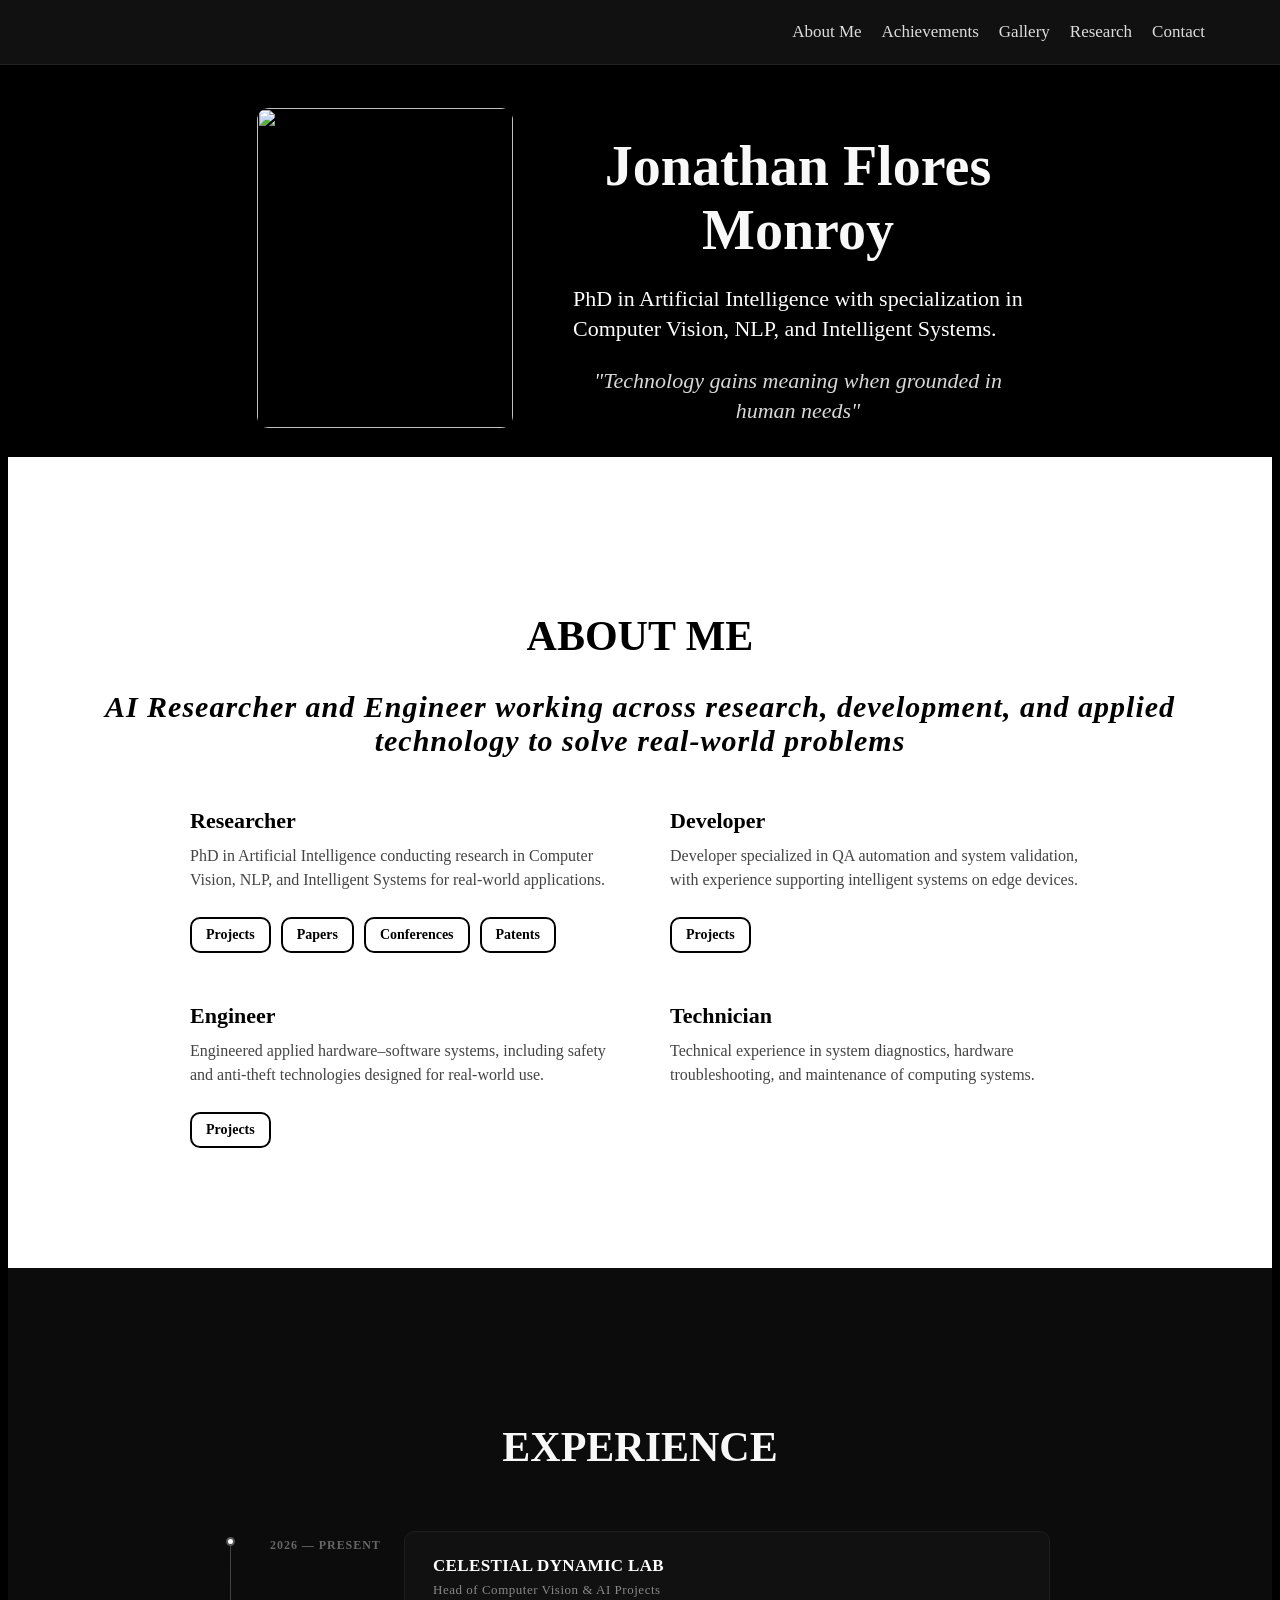
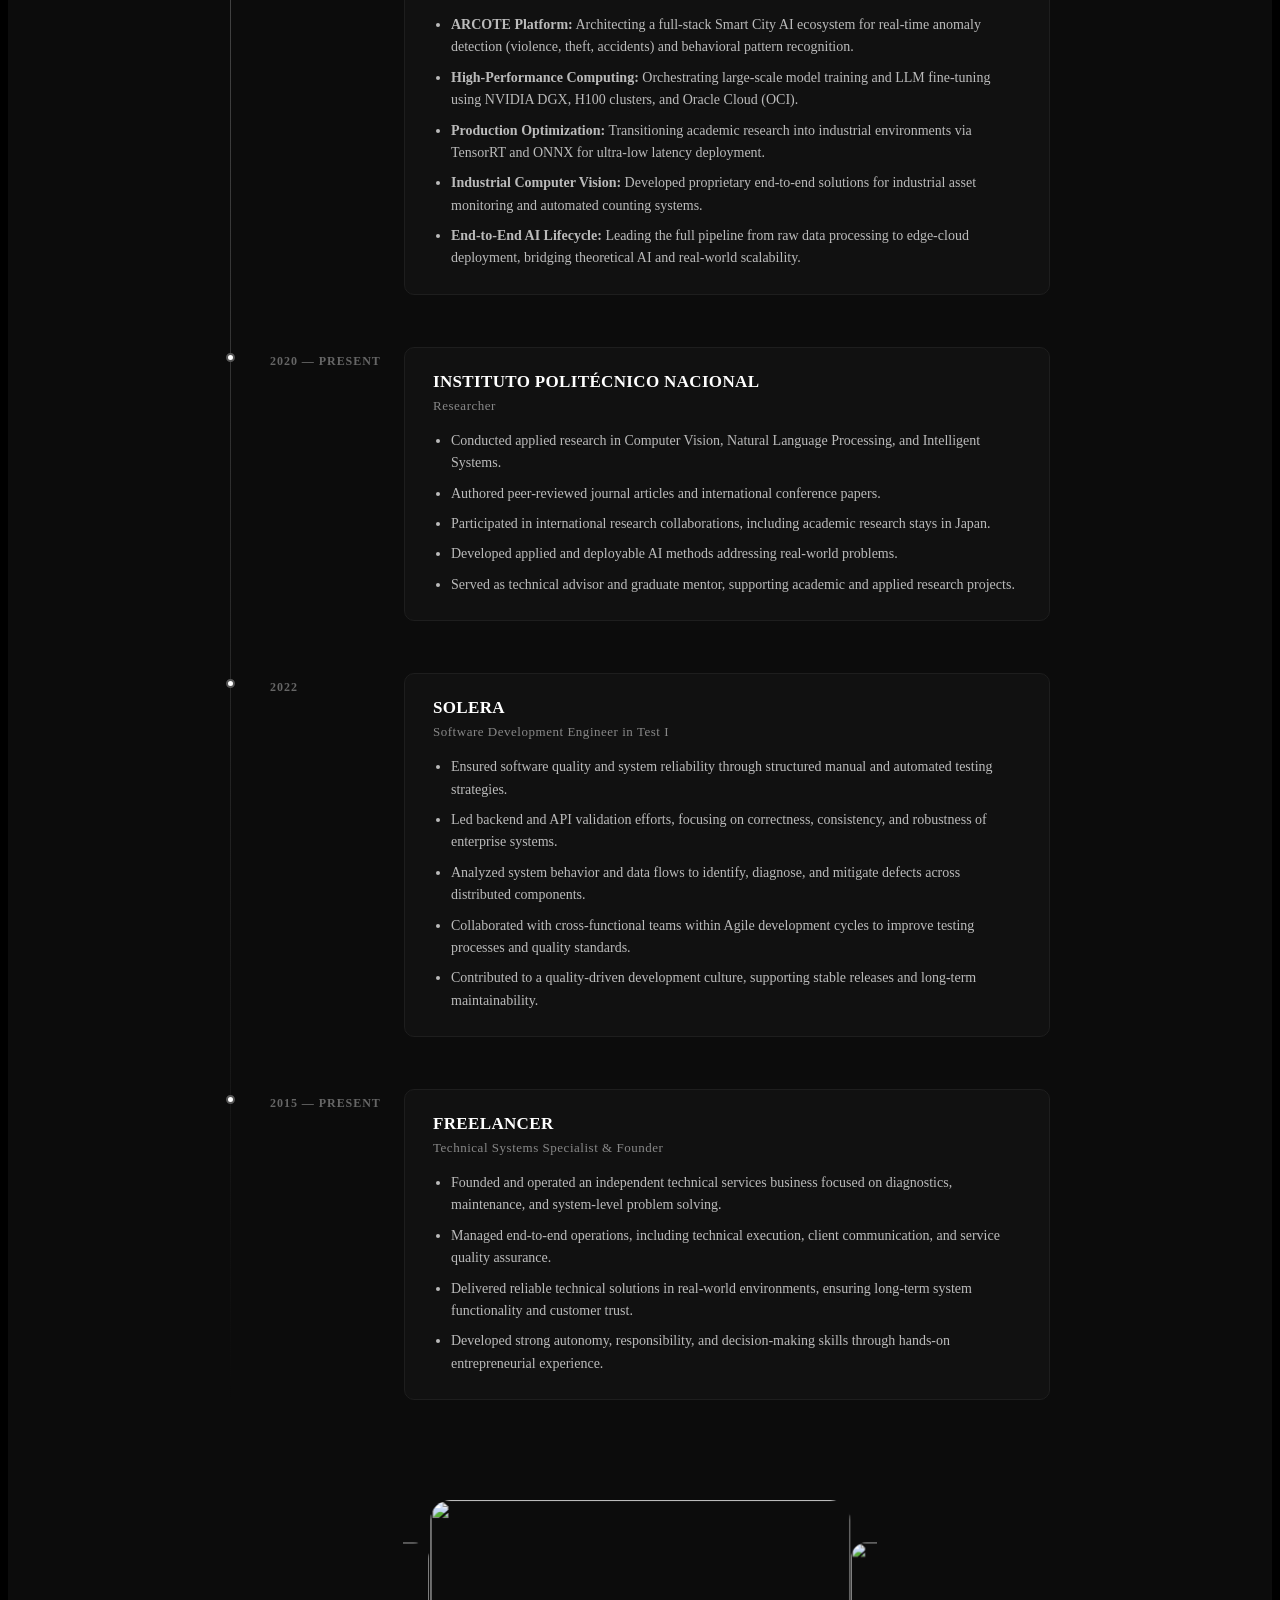
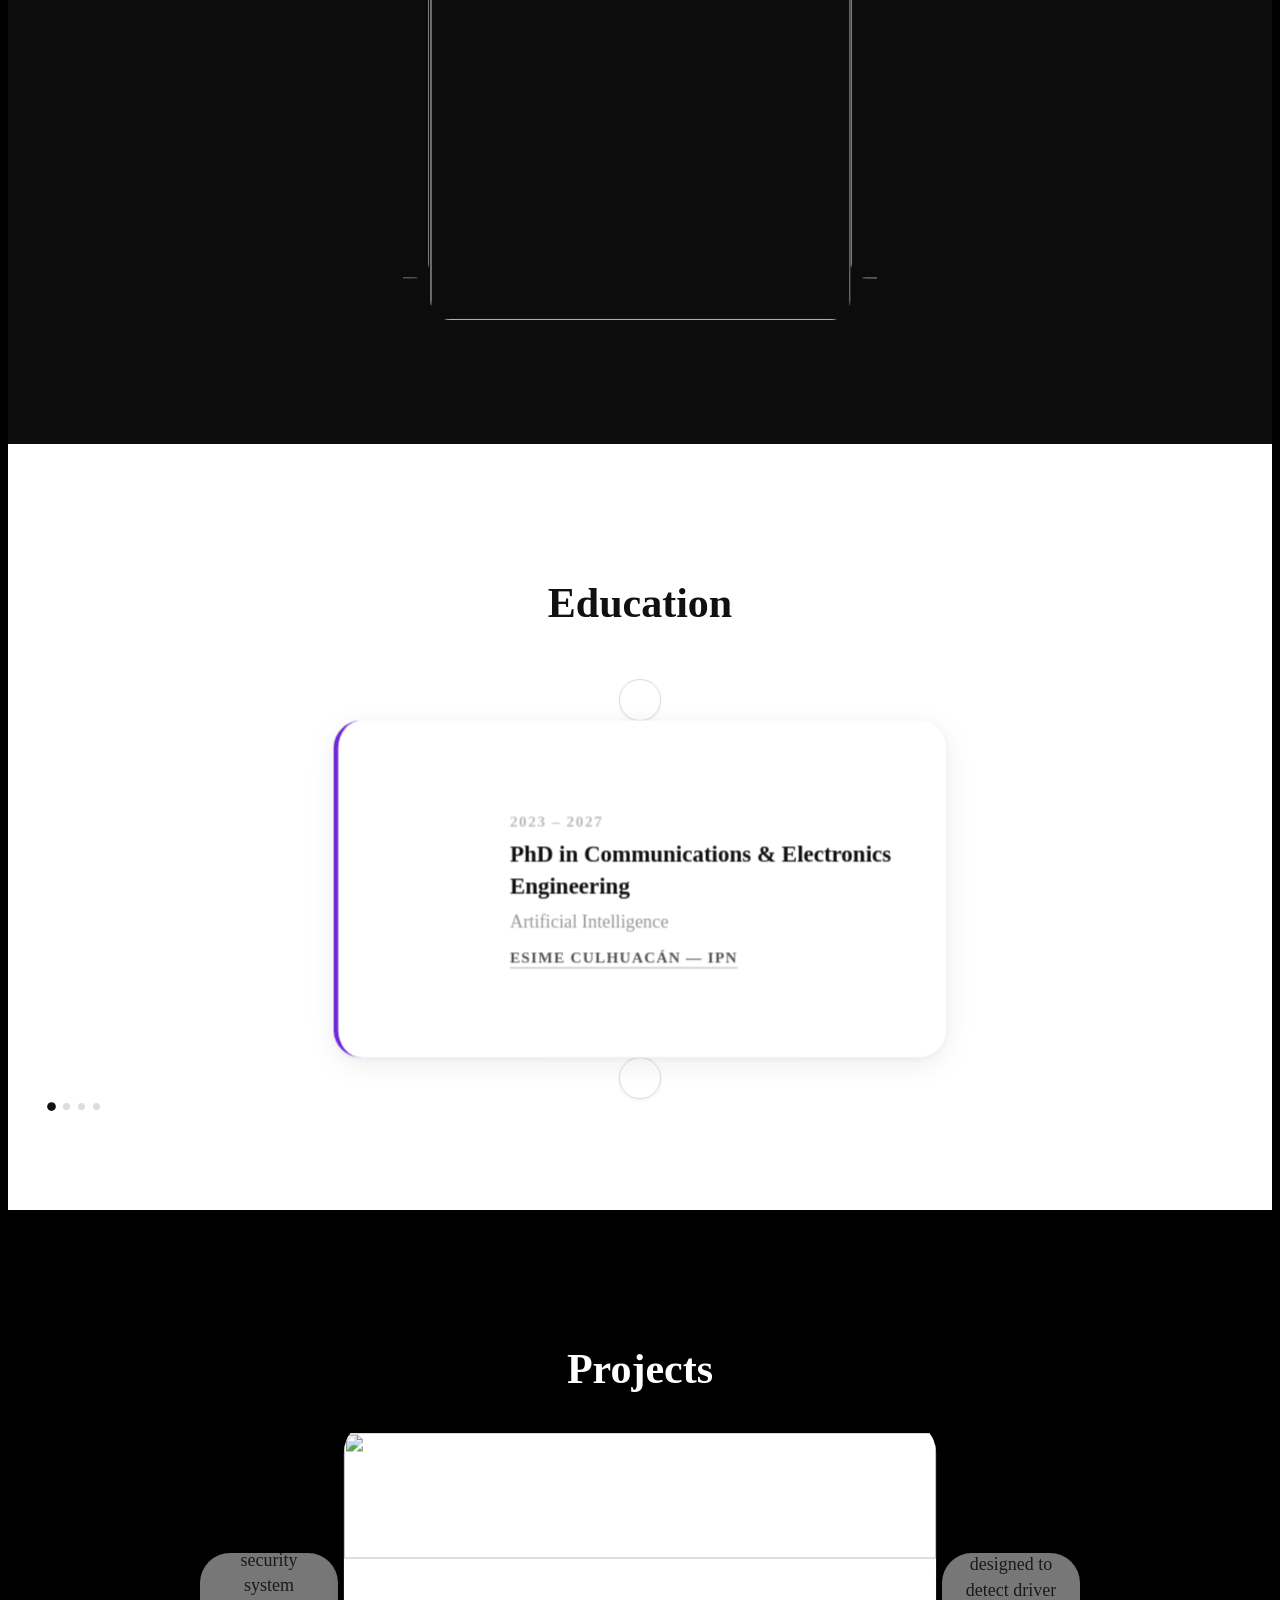
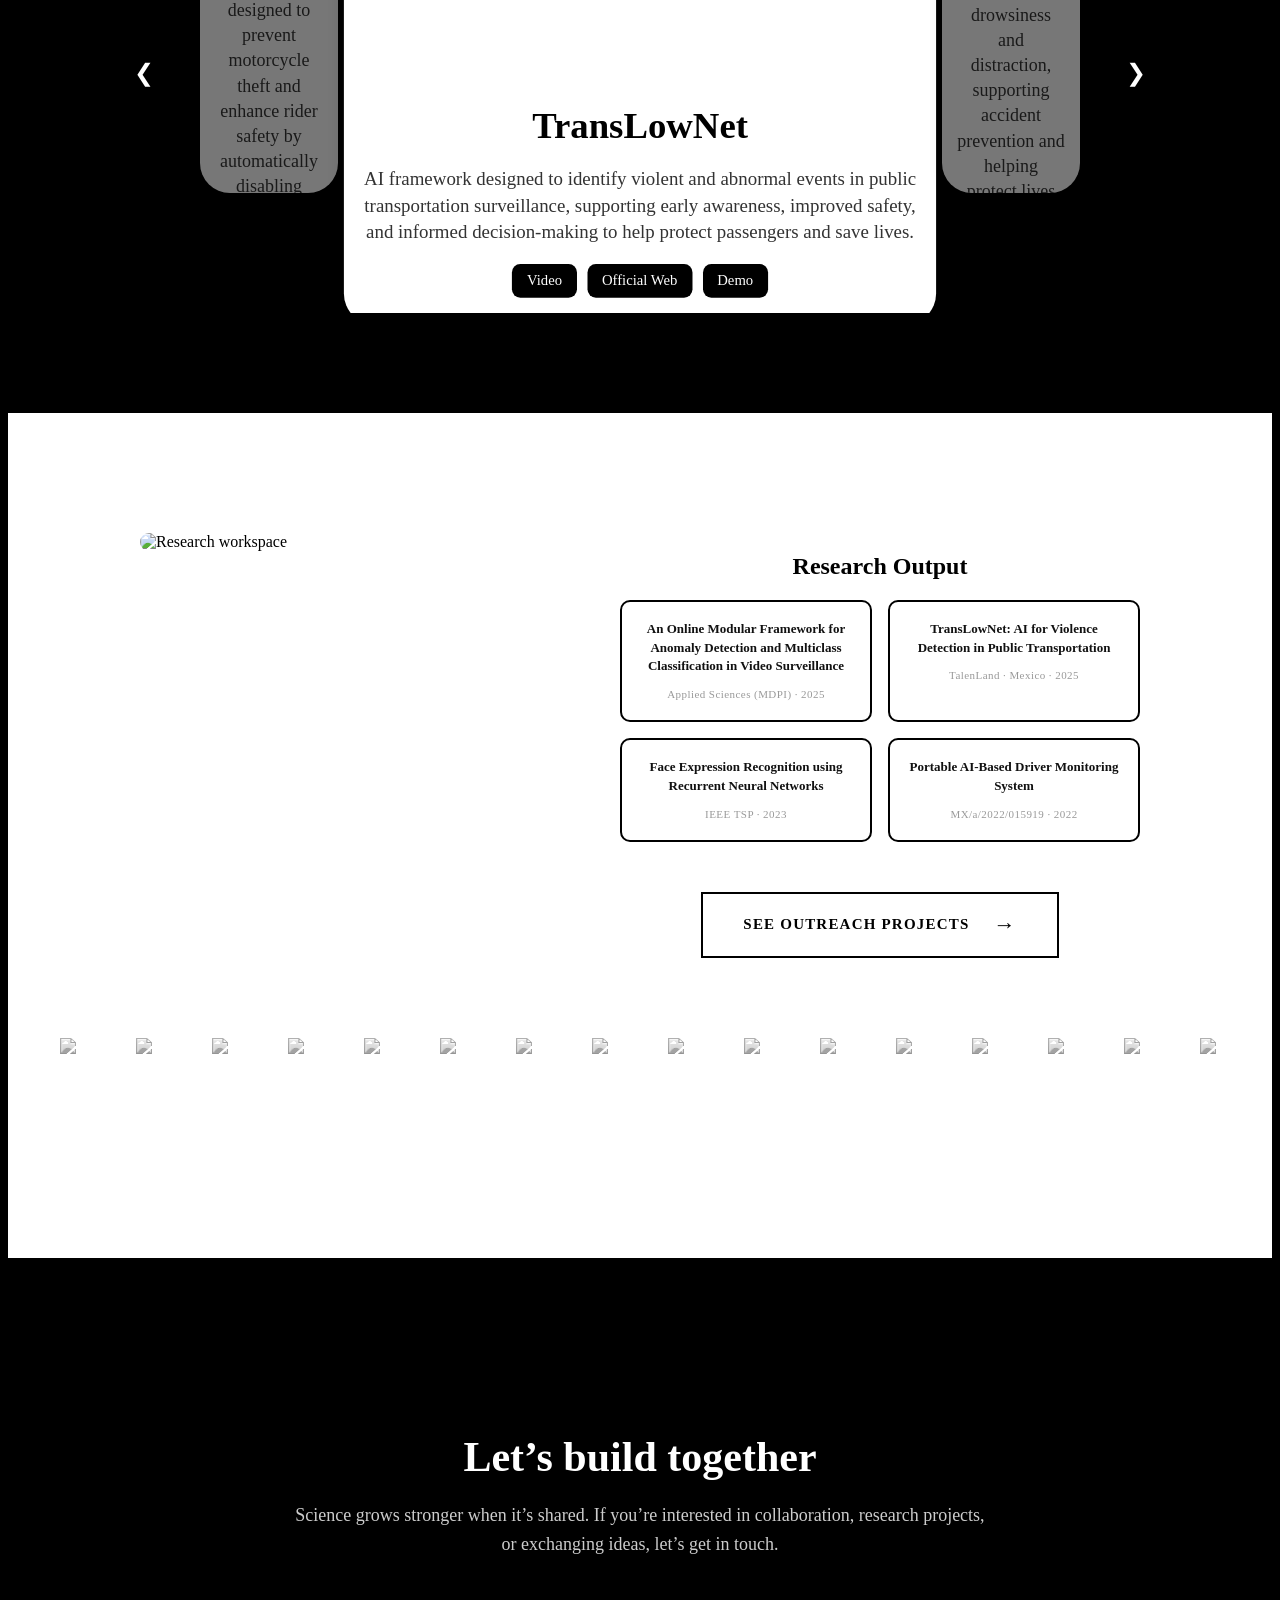
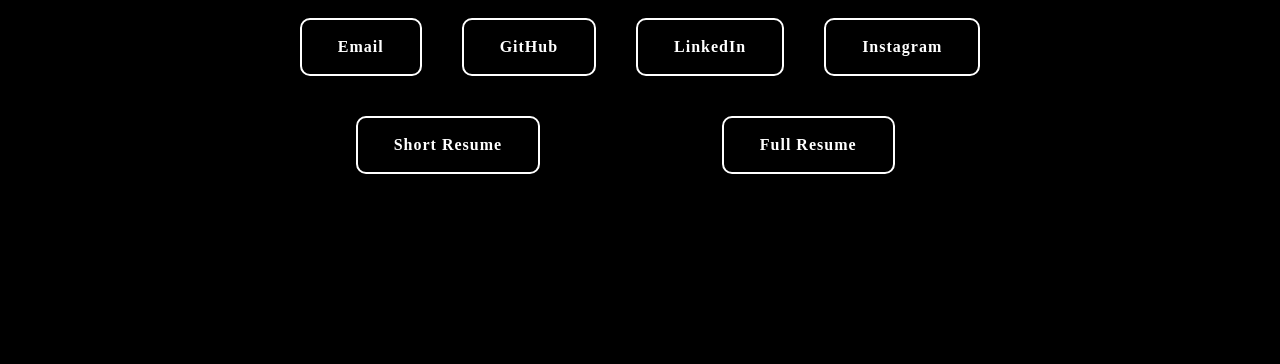
==== index.html @ 161a8889 "updateMArch" ====
<!DOCTYPE html>
<html lang="en">



<head>
    <meta charset="UTF-8">
    <meta name="viewport" content="width=1280, initial-scale=0.38, maximum-scale=0.38, user-scalable=no">

    <title>Jonathan Flores | AI Researcher</title>
    <link rel="stylesheet" href="style.css">

    <!-- ICONS -->
    <script src="https://unpkg.com/lucide@latest"></script>
</head>

<body>

        <!-- NAVBAR -->
        <header class="navbar">
            <div class="left">
                <button id="menuBtn" class="menu-btn">
                    <!-- <i data-lucide="menu"></i> -->
                </button>
            </div>

            <nav class="top-links">
                <a href="#about">About Me</a>
                <a href="research.html">Achievements</a>
                <a href="gallery.html">Gallery</a>
                <a href="research.html">Research</a>
                <a href="#contact">Contact</a>
            </nav>
        </header>


  



            <!-- OVERLAY MENU -->
            <div id="overlayMenu" class="overlay">

                <div class="overlay-panel">
                    <button id="closeMenu" class="close-btn">
                        <!-- <i data-lucide="x"></i> -->
                    </button>

                    <div class="overlay-content">
                        <h2><i data-lucide="user"></i> About Me</h2>

                        <h2><i data-lucide="microscope"></i> Research</h2>
                        <ul>
                            <li>Title 1</li>
                            <li>Title 2</li>
                        </ul>

                        <h2><i data-lucide="briefcase"></i> Experience</h2>
                        <ul>
                            <li>Work 1</li>
                            <li>Work 2</li>
                        </ul>

                        <h2><i data-lucide="mail"></i> Contact</h2>
                    </div>
                </div>

            </div>



            <!-- HERO SECTION -->
            <section id="hero" class="hero full-width wave-section">

                <!-- CARRUSEL -->
                <div class="carousel-container">
                    <div class="carousel">
                        <img src="img_John/img_1.jpg" class="carousel-img active">
                        <img src="img_John/img_2.jpg" class="carousel-img">
                        <img src="img_John/img_3.jpg" class="carousel-img">
                        <img src="img_John/img_4.jpg" class="carousel-img">
                        <img src="img_John/img_5.jpg" class="carousel-img">
                    </div>

                    <button class="carousel-btn prev"></button>
                    <button class="carousel-btn next">></button>
                </div>

                <!-- TEXTO DEL HERO -->
                <div class="hero-text">
            <h1>
                <a href="https://scholar.google.com/citations?user=CGZzs2MAAAAJ&hl=es" 
                target="_blank" 
                class="exp-link">
                Jonathan Flores Monroy
                </a>
                </h1>

            <p class="hero-subtitle">
                    PhD in Artificial Intelligence with specialization in Computer Vision, NLP, and Intelligent Systems.
                </p>
                <p class="hero-subtitle">
                    "Technology gains meaning when grounded in human needs"
                </p>
            </div>
            </section>

            <!-- About Me SECTION -->
                <section id="about" class="about-section wave-section">

                <h1>ABOUT ME</h1>
                <h3 class="about-subtitle">AI Researcher and Engineer working across research, development, and applied technology to solve real-world problems</h3>

                <div class="about-grid">

                    <div class="about-item researcher-card">
                        <i data-lucide="microscope"></i>
                        <h2>Researcher</h2>
                        <p>PhD in Artificial Intelligence conducting research in Computer Vision, NLP, and Intelligent Systems for real-world applications.</p>
                        <a href="#education" class="full-click"></a>
                        <div class="about-links">
                            <a href="#projects">Projects</a>
                            <a href="#papers">Papers</a>
                            <a href="#papers">Conferences</a>
                            <a href="#papers">Patents</a>


                        </div>
                    </div>


                    <div class="about-item researcher-card">
                        <i data-lucide="laptop"></i>
                        <h2>Developer</h2>
                        <p>Developer specialized in QA automation and system validation, with experience supporting intelligent systems on edge devices.</p>
                        <a href="#experience" class="full-click"></a>
                        <div class="about-links">
                            <a href="#projects">Projects</a>
                        </div>
                    </div>

                    <div class="about-item researcher-card">
                        <i data-lucide="cpu"></i>
                        <h2>Engineer</h2>
                        <p>Engineered applied hardware–software systems, including safety and anti-theft technologies designed for real-world use.</p>
                        <a href="#experience" class="full-click"></a>
                        <div class="about-links">
                            <a href="#projects">Projects</a>
                        </div>
                    </div>

                    <div class="about-item researcher-card">
                        <i data-lucide="wrench"></i>
                        <h2>Technician</h2>
                        <p>Technical experience in system diagnostics, hardware troubleshooting, and maintenance of computing systems.</p>
                        <a href="#experience" class="full-click"></a>
                    </div>

                </div>

            </section>



            <!-- ================= -->
            <!-- EXPERIENCE SECTION -->
            <!-- ================= -->
            <section id="experience" class="experience-section full-width wave-section">

                <h1>EXPERIENCE</h1>

                <div class="timeline">

                    <!-- ENTRY 1 -->
                    <div class="timeline-entry">
                        <div class="timeline-dot"></div>
                        <div class="timeline-date">2026 — Present</div>
                        <div class="timeline-card">
                            <div class="timeline-card-header">
                                <h2><a href="https://celestialdynamics.io/" target="_blank" class="exp-link">Celestial Dynamic Lab</a></h2>
                                <span class="timeline-role">Head of Computer Vision &amp; AI Projects</span>
                            </div>
                            <ul>
                                <li><strong>ARCOTE Platform:</strong> Architecting a full-stack Smart City AI ecosystem for real-time anomaly detection (violence, theft, accidents) and behavioral pattern recognition.</li>
                                <li><strong>High-Performance Computing:</strong> Orchestrating large-scale model training and LLM fine-tuning using NVIDIA DGX, H100 clusters, and Oracle Cloud (OCI).</li>
                                <li><strong>Production Optimization:</strong> Transitioning academic research into industrial environments via TensorRT and ONNX for ultra-low latency deployment.</li>
                                <li><strong>Industrial Computer Vision:</strong> Developed proprietary end-to-end solutions for industrial asset monitoring and automated counting systems.</li>
                                <li><strong>End-to-End AI Lifecycle:</strong> Leading the full pipeline from raw data processing to edge-cloud deployment, bridging theoretical AI and real-world scalability.</li>
                            </ul>
                        </div>
                    </div>

                    <!-- ENTRY 2 -->
                    <div class="timeline-entry">
                        <div class="timeline-dot"></div>
                        <div class="timeline-date">2020 — Present</div>
                        <div class="timeline-card">
                            <div class="timeline-card-header">
                                <h2><a href="https://posgrados.esimecu.ipn.mx/" target="_blank" class="exp-link">Instituto Politécnico Nacional</a></h2>
                                <span class="timeline-role">Researcher</span>
                            </div>
                            <ul>
                                <li>Conducted applied research in Computer Vision, Natural Language Processing, and Intelligent Systems.</li>
                                <li>Authored peer-reviewed journal articles and international conference papers.</li>
                                <li>Participated in international research collaborations, including academic research stays in Japan.</li>
                                <li>Developed applied and deployable AI methods addressing real-world problems.</li>
                                <li>Served as technical advisor and graduate mentor, supporting academic and applied research projects.</li>
                            </ul>
                        </div>
                    </div>

                    <!-- ENTRY 3 -->
                    <div class="timeline-entry">
                        <div class="timeline-dot"></div>
                        <div class="timeline-date">2022</div>
                        <div class="timeline-card">
                            <div class="timeline-card-header">
                                <h2><a href="https://www.solera.com" target="_blank" class="exp-link">Solera</a></h2>
                                <span class="timeline-role">Software Development Engineer in Test I</span>
                            </div>
                            <ul>
                                <li>Ensured software quality and system reliability through structured manual and automated testing strategies.</li>
                                <li>Led backend and API validation efforts, focusing on correctness, consistency, and robustness of enterprise systems.</li>
                                <li>Analyzed system behavior and data flows to identify, diagnose, and mitigate defects across distributed components.</li>
                                <li>Collaborated with cross-functional teams within Agile development cycles to improve testing processes and quality standards.</li>
                                <li>Contributed to a quality-driven development culture, supporting stable releases and long-term maintainability.</li>
                            </ul>
                        </div>
                    </div>

                    <!-- ENTRY 4 -->
                    <div class="timeline-entry">
                        <div class="timeline-dot"></div>
                        <div class="timeline-date">2015 — Present</div>
                        <div class="timeline-card">
                            <div class="timeline-card-header">
                                <h2>Freelancer</h2>
                                <span class="timeline-role">Technical Systems Specialist &amp; Founder</span>
                            </div>
                            <ul>
                                <li>Founded and operated an independent technical services business focused on diagnostics, maintenance, and system-level problem solving.</li>
                                <li>Managed end-to-end operations, including technical execution, client communication, and service quality assurance.</li>
                                <li>Delivered reliable technical solutions in real-world environments, ensuring long-term system functionality and customer trust.</li>
                                <li>Developed strong autonomy, responsibility, and decision-making skills through hands-on entrepreneurial experience.</li>
                            </ul>
                        </div>
                    </div>

                </div>


                <link rel="stylesheet" href="https://cdn.jsdelivr.net/npm/swiper/swiper-bundle.min.css"/>

                    <div class="my-carousel swiper">
                    <div class="swiper-wrapper" id="swiper-random">
                        
                        <div class="swiper-slide"><img src="img_John/img_6.jpg"></div>
                        <div class="swiper-slide"><img src="img_John/img_7.jpg"></div>
                        <div class="swiper-slide"><img src="img_John/img_8.jpg"></div>
                        <div class="swiper-slide"><img src="img_John/img_9.jpg"></div>
                        <div class="swiper-slide"><img src="img_John/img_10.jpg"></div>
                        <div class="swiper-slide"><img src="img_John/img_11.jpg"></div>
                        <div class="swiper-slide"><img src="img_John/img_12.jpg"></div>
                        <div class="swiper-slide"><img src="img_John/img_13.jpg"></div>
                        <div class="swiper-slide"><img src="img_John/img_14.jpg"></div>
                        <div class="swiper-slide"><img src="img_John/img_15.jpg"></div>
                        <div class="swiper-slide"><img src="img_John/img_16.jpg"></div>
                        <div class="swiper-slide"><img src="img_John/img_17.jpg"></div>
                        <div class="swiper-slide"><img src="img_John/img_18.jpg"></div>
                        <div class="swiper-slide"><img src="img_John/img_19.jpg"></div>
                        <div class="swiper-slide"><img src="img_John/img_20.jpg"></div>
                        <div class="swiper-slide"><img src="img_John/img_21.jpg"></div>
                        <div class="swiper-slide"><img src="img_John/img_22.jpg"></div>
                        <div class="swiper-slide"><img src="img_John/img_23.jpg"></div>
                        <div class="swiper-slide"><img src="img_John/img_24.jpg"></div>
                        <div class="swiper-slide"><img src="img_John/img_25.jpg"></div>
                    </div>
                    </div>

                <script src="https://cdn.jsdelivr.net/npm/swiper/swiper-bundle.min.js"></script>

            </section>



            <!-- ================= -->
            <!-- EDUCATION SUBSECTION -->
            <!-- ================= -->
            <section id="education" class="education-section wave-section">

                <h1 class="education-title">Education</h1>

                <div class="rolodex-wrapper">

                    <button class="rolodex-btn" id="eduUp" aria-label="Previous">
                        <i data-lucide="chevron-up"></i>
                    </button>

                    <div class="rolodex-scene" id="rolodexScene">
                        <div class="rolodex-cylinder" id="rolodexCylinder">

                            <!-- 0 · PhD -->
                            <div class="rolodex-card rc--purple">
                                <div class="rc-top"><i data-lucide="graduation-cap"></i><span></span></div>
                                <div class="rc-body">
                                    <span class="rc-year">2023 – 2027</span>
                                    <h2>PhD in Communications &amp; Electronics Engineering</h2>
                                    <p class="rc-spec">Artificial Intelligence</p>
                                    <a href="https://posgrados.esimecu.ipn.mx/" target="_blank" class="rc-inst">ESIME Culhuacán — IPN</a>
                                </div>
                            </div>

                            <!-- 1 · Research Stay -->
                            <div class="rolodex-card rc--blue">
                                <div class="rc-top"><i data-lucide="globe"></i><span></span></div>
                                <div class="rc-body">
                                    <span class="rc-year">2023 – 2024</span>
                                    <h2>Visiting Research Student</h2>
                                    <p class="rc-spec">Computer Vision &amp; AI</p>
                                    <a href="https://researchmap.jp/VC_rocky?lang=ja" target="_blank" class="rc-inst">UEC Tokyo — Japan</a>
                                </div>
                            </div>

                            <!-- 2 · MSc -->
                            <div class="rolodex-card rc--teal">
                                <div class="rc-top"><i data-lucide="cpu"></i><span></span></div>
                                <div class="rc-body">
                                    <span class="rc-year">2020 – 2022</span>
                                    <h2>MSE in Microelectronics</h2>
                                    <p class="rc-spec">Embedded Systems &amp; Signal Processing</p>
                                    <a href="https://posgrados.esimecu.ipn.mx/" target="_blank" class="rc-inst">ESIME Culhuacán — IPN</a>
                                </div>
                            </div>

                            <!-- 3 · BSc -->
                            <div class="rolodex-card rc--amber">
                                <div class="rc-top"><i data-lucide="settings"></i><span></span></div>
                                <div class="rc-body">
                                    <span class="rc-year">2015 – 2019</span>
                                    <h2>BSc in Automotive Systems Engineering</h2>
                                    <p class="rc-spec">Mechatronics &amp; Control Systems</p>
                                    <a href="https://www.upiita.ipn.mx/oferta-educativa/isisa" target="_blank" class="rc-inst">UPIITA — IPN</a>
                                </div>
                            </div>

                        </div>
                    </div>

                    <button class="rolodex-btn" id="eduDown" aria-label="Next">
                        <i data-lucide="chevron-down"></i>
                    </button>

                </div>

                <!-- dots -->
                <div class="rolodex-dots" id="rolodexDots">
                    <span class="rdot"></span>
                    <span class="rdot"></span>
                    <span class="rdot"></span>
                    <span class="rdot"></span>
                </div>

            </section>






            




            <!-- ================= -->
            <!-- PROJECTS SUBSECTION -->
            <!-- ================= -->
            <section id="projects" class="projects-section full-width wave-section">
                <h1 class="projects-title">Projects</h1>

                <div class="carousel-wrapper">

                    <!-- Botón Izquierdo -->
                    <button id="prevBtn" class="nav-btn">❮</button>

                    <!-- Carrusel -->
                    <div id="projectCarousel" class="carousel_2"></div>

                    <!-- Botón Derecho -->
                    <button id="nextBtn" class="nav-btn">❯</button>
                </div>
            </section>


            <!-- ================= -->
            <!-- PAPERS SUBSECTION -->
            <!-- ================= -->
            <!-- <section id="papers" class="section">
                <h2>Papers</h2>
                <p>List of publications in journals, conferences, book chapters.</p>
            </section> -->


            <section id="papers" class="papers-section wave-section">
            <div class="papers-inner">
                <div class="papers-top">
                    
                    <!-- Imagen izquierda -->
                    <div class="papers-image">
                    <img src="img/Ch_1.png" alt="Research workspace">
                    </div>

                    <!-- Papers -->
                    <div class="papers-content">
                    <h1>Research Output</h1>

                    <div class="papers-grid">
                        <!-- <a href="https://www.mdpi.com/2076-3417/15/17/9249" class="paper-box">
                            Flores-Monroy, J., Benitez-Garcia, G., Nakano-Miyatake, M., & Takahashi, H. (2025). An Online Modular Framework for Anomaly Detection and Multiclass Classification in Video Surveillance. Applied Sciences, 15(17), 9249 </a> -->

                        <a href="https://www.mdpi.com/2076-3417/15/17/9249" class="paper-box">
                            <h3 class="paper-title">
                                An Online Modular Framework for Anomaly Detection and Multiclass Classification in Video Surveillance
                            </h3>

                            <span class="paper-meta">
                                Applied Sciences (MDPI) · 2025
                            </span>

                        </a>

                        <a href="https://2026.talent-land.mx/eventos/translownet-ia-embebida-para-deteccion-de-violencia-en-transporte-publico-jonathan-mauricio-flores-monroy-instituto-politecnico-nacional/" class="paper-box">
                            <h3 class="paper-title">
                                TransLowNet: AI for Violence Detection in Public Transportation
                            </h3>

                            <span class="paper-meta">
                                TalenLand · Mexico · 2025
                            </span>

                        </a>

                        <a href="https://ieeexplore.ieee.org/abstract/document/10197740" class="paper-box">
                            <h3 class="paper-title">
                                Face Expression Recognition using Recurrent Neural Networks
                            </h3>

                            <span class="paper-meta">
                                IEEE TSP · 2023
                            </span>

                        </a>


                        <a href="https://vidoc.impi.gob.mx/busquedarapida" class="paper-box">
                            <h3 class="paper-title">
                                Portable AI-Based Driver Monitoring System
                            </h3>

                            <span class="paper-meta">
                                MX/a/2022/015919 · 2022
                            </span>

                        </a>

                        <!-- <a href="https://ieeexplore.ieee.org/abstract/document/10197740" class="paper-box">Sanchez-Ruiz, M., Flores-Monroy, J., Nakano-Miyatake, M., Escamilla-Hernandez, E., & Perez-Meana, H. (2023, July). Face Expression Recognition using Recurrent Neural Networks. In 2023 46th International Conference on Telecommunications and Signal Processing (TSP) (pp. 148-153). IEEE.</a> -->


                        <!-- <a href="https://www.mdpi.com/2079-9292/11/16/2558" class="paper-box">Flores-Monroy, J., Nakano-Miyatake, M., Escamilla-Hernandez, E., Sanchez-Perez, G., & Perez-Meana, H. (2022). SOMN_IA: Portable and universal device for real-time detection of driver’s drowsiness and distraction levels. Electronics, 11(16), 2558.</a>


                        <a href="https://ieeexplore.ieee.org/abstract/document/9633082" class="paper-box">Flores-Monroy, J., Nakano-Miyatake, M., Sanchez-Perez, G., & Perez-Meana, H. (2021, November). Visual-based real time driver drowsiness detection system using CNN. In 2021 18th International Conference on Electrical Engineering, Computing Science and Automatic Control (CCE) (pp. 1-5). IEEE.</a> -->
                    </div>

                    <div class="papers-cta">
                    <a href="research.html#projects" class="cta-outline">
                        SEE OUTREACH PROJECTS
                        <span class="cta-arrow">→</span>
                    </a>
                    </div>


                    </div>
            </div>

                



            </div>

            <!-- Logos -->
            <div class="papers-logos">
                <div class="logos-track" id="logosTrack">
                <img src="img/logo_1.png">
                <img src="img/logo_2.png">
                <img src="img/logo_3.png">
                <img src="img/logo_4.png">
                <img src="img/logo_5.png">
                <img src="img/logo_6.png">
                <img src="img/logo_7.png">
                <img src="img/logo_8.png">
                <img src="img/logo_9.png">
                <img src="img/logo_10.png">
                <img src="img/logo_11.png">
                <img src="img/logo_12.png">
                <img src="img/logo_13.png">
                <img src="img/logo_14.png">
                <img src="img/logo_15.png">
                </div>
            </div>
            
            <script src="script.js"></script>
            <script>
                lucide.createIcons();
            </script>

            </section>






            <!-- ================= -->
            <!-- CONFERENCES SUBSECTION -->
            <!-- ================= -->
            <!-- <section id="conferences" class="section">
                <h2>Conferences</h2>
                <p>Your conference talks, posters, workshop presentations.</p>
            </section> -->

            


            <!-- CONTACT SECTION -->
            <section id="contact" class="contact-section full-width">
                <div class="contact-inner">

                    <h2 class="contact-title">Let’s build together</h2>

                    <p class="contact-text">
                    Science grows stronger when it’s shared.
                    If you’re interested in collaboration, research projects,
                    or exchanging ideas, let’s get in touch.
                    </p>

                    <div class="contact-cards">
                        <a href="mailto:jonathan123987j@gmail.com"
                            class="contact-card">
                            Email
                        </a>

                        <a href="https://github.com/JonathanFlores2503"
                            target="_blank"    
                            class="contact-card">
                            GitHub
                        </a>
                    
                        <a href="https://www.linkedin.com/in/jonathan-flores-35185617b/"
                            target="_blank"
                            class="contact-card">
                            LinkedIn
                        </a>


                        <a href="https://www.instagram.com/el_drjohn/"
                            target="_blank"
                            class="contact-card">
                            Instagram
                        </a>

                        <a href="Resume/short.pdf"
                            target="_blank"
                            class="contact-card">
                            Short Resume
                        </a>

                        <a href="Resume/full.pdf"
                            target="_blank"
                            class="contact-card">
                            Full Resume
                        </a>




                    </div>



                </div>
            </section>

<footer>
    <p>&copy; 2026 Jonathan Flores Monroy - Applied AI Researcher</p>
</footer>

</body>
</html>
---- style.css ----
/* ===== FIXED CANVAS LAYOUT (NO SE EXPANDE) ===== */
.page-canvas {
  width: 1280px;        /* FORMATO FIJO */
  max-width: 1280px;
  margin: 0 auto;       /* CENTRADO */
  /* overflow-x: hidden; */
}



/* Fondo global */
html, body {
  background: #000;      /* SIEMPRE negro */
}

/* Página fija */
#fixed-page {
  width: 1280px;
  margin: 80px auto;          /* espacio arriba/abajo */
  background: #fff;
  box-shadow: 0 30px 80px rgba(0,0,0,0.6);
}

/* Secciones negras internas */
.section-black {
  background: #000;
  color: #fff;
}

/* Secciones blancas */
.section-white {
  background: #fff;
  color: #000;
}



/* ===== NAVBAR ===== */
.navbar {
    position: fixed;
    top: 0;
    left: 50%;
    transform: translateX(-50%);
    width: 100vw;              /* ocupa todo el ancho */
    max-width: 100vw;
    height: 65px;

    background: #111;
    display: flex;
    justify-content: space-between;
    align-items: center;
    padding: 0 25px;
    z-index: 3000;

    border-bottom: 1px solid #222;
}

.menu-btn, .close-btn {
    background: none;
    border: none;
    cursor: pointer;
    color: #ffffff;
    font-size: 26px;
}

.top-links {
    display: flex;
    gap: 20px;                 /* ← Separación más grande */
    align-items: center;
    margin-right: 50px;        /* ← Evita que Contact quede pegado al borde */
}

.top-links a {
    text-decoration: none;
    color: #ddd;
    font-weight: 500;
    font-size: 17px;           /* mejor legibilidad */
}

.top-links a:hover {
    color: #fff;
}

/* ===== NAVBAR ===== */




/* ===== OVERLAY MENU (FULL SCREEN) ===== */
.overlay {
    position: fixed;
    top: 0;
    left: 0;
    height: 100%;
    width: 0;                     /* cerrado */
    background-color: rgba(0, 0, 0, 0.5); /* fondo clickeable */
    backdrop-filter: blur(4px);   /* opcional, moderno */
    z-index: 2000;
    transition: width 0.3s ease;
    overflow: hidden;             /* evita scroll lateral */
}

/* Overlay abierto = ocupa toda la pantalla */
.overlay.open {
    width: 100%;                  /* ← ahora sí podemos detectar clicks fuera */
}


/* PANEL LATERAL REAL */
.overlay-panel {
    width: 260px;                 /* ancho fijo */
    max-width: 90%;               /* en móviles */
    height: 100%;
    background-color: rgba(15, 15, 15, 0.97);
    overflow-y: auto;             /* si hay mucho contenido */
    padding-top: 20px;
    transform: translateX(-100%); /* inicia fuera */
    transition: transform 0.33s ease;
}

/* Panel visible */
.overlay.open .overlay-panel {
    transform: translateX(0);
}

/* CONTENIDO */
.overlay-content {
    padding-left: 30px;
    padding-right: 30px;
}

.overlay-content h2 {
    font-size: 24px;
    margin: 20px 0 10px;
    display: flex;
    align-items: center;
    gap: 10px;
}

.overlay-content ul li {
    margin-left: 20px;
    margin-bottom: 8px;
    color: #aaa;
}
/* 
.close-btn {
    position: relative;
    top: 20px;
    left: 20px;
} */


/* ===== OVERLAY MENU (FULL SCREEN) ===== */





/* ===== HERO SECTION WITH CAROUSEL ===== */
.hero {
    display: flex;
    justify-content: center;
    align-items: center;
    gap: 60px;
    padding: 80px 10px 10px;
    background: #000000;
}
.hero-text {
    max-width: 450px;     /* ancho elegante */
}

.hero-text h1 {
    font-size: 56px;
    font-weight: 700;
    margin-bottom: 20px;
    color: #f8f8f8;
    text-align: center;
}

.hero-subtitle {
    font-size: 22px;
    line-height: 1.35;
    color: #fdfdfd;
    font-weight: 300;
}

.hero-subtitle:last-child {
    text-align: center;
    margin-top: 18px;
    font-style: italic;
    opacity: 0.85;
}


/* ===== CAROUSEL ===== */
.carousel-container {
    position: relative;
    width: 256px;       /* tamaño igual al que tenías antes */
    height: 320px;
    overflow: hidden;
    border-radius: 12px;
}

.carousel {
    width: 100%;
    height: 100%;
    position: relative;
}

.carousel-img {
    position: absolute;
    width: 100%;
    height: 100%;
    object-fit: cover;
    top: 0;
    left: 0;
    opacity: 0;
    transition: opacity 0.6s ease-in-out;
}

.carousel-img.active {
    opacity: 1;
}

/* RESPONSIVE */
@media(max-width: 850px) {
    .hero {
        flex-direction: column;
        text-align: center;
        gap: 40px;
    }

    .carousel-container {
        width: 300px;
        height: 350px;
    }
}


/* ===== HERO SECTION WITH CAROUSEL ===== */





/* ===== ABOUT ME SECTION ===== */
.about-section {
    padding: 120px 40px;
    background: #fff;
    color: #000;
    text-align: center;
}

.about-section h1 {
    font-size: 42px;
    margin-bottom: 5px;
}

.about-subtitle {
    font-weight: 600;
    margin-bottom: 40px;
    letter-spacing: 1px;
    font-size: 30px;
    font-style: italic;
}



/* GRID */
.about-grid {
    display: grid;
    grid-template-columns: repeat(2, 1fr);
    gap: 40px 60px;
    max-width: 900px;
    margin: auto;
    text-align: left;
}

.about-item {
    display: flex;
    flex-direction: column;
    gap: 10px;
}


.about-item svg {
    width: 60px;
    height: 60px;
    stroke-width: 1.8;
}

.about-item h2 {
    margin: 0;
    font-size: 22px;
    font-weight: 700;
}

.about-item p {
    margin: 0;
    font-size: 16px;
    line-height: 1.5;
    color: #444;
}

/* MOBILE */
@media(max-width: 750px) {
    .about-grid {
        grid-template-columns: 1fr;
        gap: 30px;
    }
}



.about-links {
    margin-top: 15px;
    display: flex;
    flex-wrap: wrap;
    gap: 10px;
}

.about-links a {
    text-decoration: none;
    border: 2px solid #000;
    padding: 8px 14px;
    border-radius: 10px;
    font-size: 14px;
    color: #000;
    transition: 0.25s ease;
    font-weight: 600;
    position: relative;
    z-index: 10;  /* botones ahora tienen prioridad */
}

.about-links a:hover {
    background: #000;
    color: #fff;
}


/* Hace toda la tarjeta clickeable */
.researcher-card {
    position: relative;
    cursor: pointer;
}

.researcher-card .full-click {
    position: absolute;
    top: 0;
    left: 0;
    width: 100%;
    height: 100%;
    z-index: 1;  /* antes 5 — baja al fondo */
}



html {
    scroll-behavior: smooth;
}

/* ===== ABOUT ME SECTION ===== */




/* ===== EXPERIENCE SECTION ===== */
.experience-section {
    padding: 120px 40px;
    text-align: center;
    background: #0c0c0c;
    color: #f8f8f8;
}

.experience-section h1 {
    font-size: 42px;
    margin-bottom: 60px;
}

/* ===== TIMELINE ===== */
.timeline {
    position: relative;
    max-width: 820px;
    margin: 0 auto;
    padding-left: 40px;
}

.timeline::before {
    content: '';
    position: absolute;
    left: 0;
    top: 8px;
    bottom: 0;
    width: 1px;
    background: linear-gradient(to bottom, #444, transparent);
}

.timeline-entry {
    position: relative;
    display: grid;
    grid-template-columns: 110px 1fr;
    gap: 24px;
    margin-bottom: 52px;
    text-align: left;
}

.timeline-dot {
    position: absolute;
    left: -44px;
    top: 6px;
    width: 9px;
    height: 9px;
    border-radius: 50%;
    background: #fff;
    border: 2px solid #555;
    transition: background 0.3s;
}

.timeline-entry:hover .timeline-dot {
    background: #e0e0e0;
    border-color: #fff;
}

.timeline-date {
    font-size: 12px;
    font-weight: 600;
    letter-spacing: 0.08em;
    color: #666;
    padding-top: 7px;
    text-transform: uppercase;
    white-space: nowrap;
}

.timeline-card {
    background: #111;
    border: 1px solid #1e1e1e;
    border-radius: 10px;
    padding: 24px 28px;
    transition: border-color 0.25s ease, transform 0.25s ease;
}

.timeline-entry:hover .timeline-card {
    border-color: #333;
    transform: translateY(-2px);
}

.timeline-card-header {
    margin-bottom: 16px;
}

.timeline-card h2 {
    font-size: 17px;
    font-weight: 700;
    color: #fff;
    margin: 0 0 4px;
    letter-spacing: 0.02em;
    text-transform: uppercase;
}

.timeline-role {
    font-size: 13px;
    color: #888;
    font-weight: 500;
    letter-spacing: 0.04em;
}

.timeline-card ul {
    padding-left: 18px;
    margin: 0;
}

.timeline-card ul li {
    margin-bottom: 8px;
    font-size: 14px;
    color: #bbb;
    line-height: 1.6;
}

.timeline-card ul li:last-child {
    margin-bottom: 0;
}

/* Links dentro de experiencia */
.exp-link {
    color: inherit;
    text-decoration: none;
}

.exp-link:hover {
    color: #fff;
}

/* MOBILE */
@media (max-width: 600px) {
    .timeline {
        padding-left: 24px;
    }

    .timeline-entry {
        grid-template-columns: 1fr;
        gap: 6px;
    }

    .timeline-date {
        padding-top: 0;
    }

    .timeline-dot {
        left: -28px;
    }
}

.exp-link:hover {
    text-decoration: underline;
    color: #ccc;
}



/* ===== CENTER-ZOOM PHOTO CAROUSEL ===== */


.my-carousel {
  width: 40%;
  padding: 100px 0;
   margin-top: 100px;   /* ← espacio negro arriba */
    padding-top: 20px;  /* opcional */
}

.swiper-slide {
  width: 200px;
  height: 260px;
  display: flex;
  justify-content: center;
  align-items: center;
}

.swiper-slide img {
  width: 420px;
  height: 420px;
  object-fit: cover;
  border-radius: 20px;
}


/* ===== EXPERIENCE SECTION ===== */






/* ===== EDUCATION SECTION ===== */


/* ===== EDUCATION SECTION — ROLODEX ===== */
.education-section {
    padding: 100px 40px 100px;
    background: #fff;
    text-align: center;
    color: #111;
}

.education-title {
    font-size: 42px;
    font-weight: 800;
    margin-bottom: 52px;
    color: #111;
}

/* WRAPPER */
.rolodex-wrapper {
    display: flex;
    flex-direction: column;
    align-items: center;
    gap: 18px;
}

/* ARROWS */
.rolodex-btn {
    background: #fff;
    border: 1px solid #ddd;
    border-radius: 50%;
    width: 42px;
    height: 42px;
    display: flex;
    align-items: center;
    justify-content: center;
    cursor: pointer;
    color: #888;
    transition: background 0.2s, color 0.2s, border-color 0.2s, transform 0.15s;
    box-shadow: 0 1px 4px rgba(0,0,0,0.08);
}

.rolodex-btn:hover {
    background: #111;
    color: #fff;
    border-color: #111;
    transform: scale(1.06);
}

.rolodex-btn svg {
    width: 18px;
    height: 18px;
    stroke-width: 2.5;
}

/* 3D SCENE */
.rolodex-scene {
    width: 420px;
    height: 300px;
    perspective: 720px;
    perspective-origin: 50% 50%;
    position: relative;
}

/* CYLINDER — rotates on X axis */
.rolodex-cylinder {
    width: 100%;
    height: 100%;
    position: relative;
    transform-style: preserve-3d;
    transition: transform 0.55s cubic-bezier(0.4, 0, 0.2, 1);
}

/* EACH CARD on the cylinder */
.rolodex-card {
    position: absolute;
    width: 400px;
    height: 220px;
    left: 50%;
    top: 50%;
    margin-left: -200px;
    margin-top: -110px;
    border-radius: 18px;
    padding: 0;
    display: grid;
    grid-template-columns: 88px 1fr;
    text-align: left;
    backface-visibility: hidden;
    overflow: hidden;
    box-shadow: 0 4px 20px rgba(0,0,0,0.08), 0 1px 4px rgba(0,0,0,0.06);
}

/* LEFT ACCENT STRIP */
.rolodex-card::before {
    content: '';
    position: absolute;
    inset: 0;
    border-radius: 18px;
    pointer-events: none;
    box-shadow: inset 0 0 0 1px rgba(255,255,255,0.08);
    z-index: 2;
}

/* COLOR THEMES — white cards, subtle accent only */
.rc--purple,
.rc--blue,
.rc--teal,
.rc--amber { background: #fff; }

.rc--purple { border-left: 3px solid #6d28d9; }
.rc--blue   { border-left: 3px solid #1d4ed8; }
.rc--teal   { border-left: 3px solid #0d9488; }
.rc--amber  { border-left: 3px solid #b45309; }

/* ICON COLUMN */
.rc-top {
    display: flex;
    flex-direction: column;
    align-items: center;
    justify-content: center;
    gap: 0;
    padding: 0 0 0 4px;
    position: relative;
}

/* Vertical divider */
.rc-top::after {
    content: '';
    position: absolute;
    right: 0; top: 20%; bottom: 20%;
    width: 1px;
    background: rgba(255,255,255,0.06);
}

.rc-top svg {
    width: 22px;
    height: 22px;
    stroke-width: 1.6;
    color: #bbb;
}

/* CONTENT COLUMN */
.rc-body {
    display: flex;
    flex-direction: column;
    justify-content: center;
    padding: 22px 24px;
    gap: 6px;
}

.rc-top span {
    display: none; /* year moved to rc-body */
}

/* YEAR */
.rc-year {
    font-size: 10px;
    font-weight: 600;
    letter-spacing: 0.1em;
    text-transform: uppercase;
    color: #bbb;
}

/* DEGREE */
.rolodex-card h2 {
    font-size: 15px;
    font-weight: 600;
    color: #111;
    line-height: 1.35;
    margin: 0;
}

/* SPEC */
.rc-spec {
    font-size: 12px;
    color: #999;
    font-style: normal;
    margin: 0;
}

/* INSTITUTION LINK */
.rc-inst {
    font-size: 10px;
    font-weight: 600;
    letter-spacing: 0.08em;
    text-transform: uppercase;
    color: #555;
    text-decoration: underline;
    text-underline-offset: 3px;
    text-decoration-color: #ccc;
    transition: color 0.2s, text-decoration-color 0.2s;
    margin-top: 4px;
}

.rc-inst:hover {
    color: #111;
    text-decoration-color: #111;
}

/* DOTS */
.rolodex-dots {
    display: flex;
    gap: 8px;
    margin-top: 4px;
}

.rdot {
    width: 7px;
    height: 7px;
    border-radius: 50%;
    background: #ddd;
    transition: background 0.3s, transform 0.3s;
}

.rdot.is-active {
    background: #111;
    transform: scale(1.25);
}

/* MOBILE */
@media (max-width: 500px) {
    .rolodex-scene { width: 320px; }
    .rolodex-card  { width: 290px; margin-left: -145px; height: 220px; margin-top: -110px; }
}





/* ===== PROJECTS SECTION ===== */
.projects-section {
    padding: 100px 40px;
    background: #000000;
    color: #000;
    text-align: center;
}

.projects-title {
    font-size: 42px;
    margin-bottom: 40px;
    font-weight: 800;
    color: #fff;
}

/* WRAPPER */
.carousel-wrapper {
    display: flex;
    align-items: center;
    justify-content: center;
    gap: 20px;
}

/* CAROUSEL TRACK */
.carousel_2 {
    display: flex;
    align-items: center;
    justify-content: center;
    width: 900px;
    overflow: hidden;
}

/* CARDS */
.project-card {
    width: 220px;
    height: 240px;
    margin: 0 10px;
    border-radius: 30px;
    background: #eee;
    box-shadow: 0 4px 16px rgba(0,0,0,0.15);
    transition: transform 0.4s ease, opacity 0.4s ease, width 0.4s ease, height 0.4s ease;
    overflow: hidden;
    display: flex;
    flex-direction: column;
    justify-content: center;
    text-align: center;
    opacity: 0.5;
}

/* CENTRAL — EXPANDIDA */
.project-card.active {
    width: 900px;
    height: 480px;
    opacity: 1;
    transform: scale(1.05);
    background: #fff;
}

/* IMAGEN */
.project-image {
    width: 100%;
    height: 50%;
    object-fit: cover;
}

/* CONTENIDO */
.project-content {
    padding: 15px;
}

.project-content h2 {
    margin: 5px 0 10px;
    font-size: 35px;
}

.project-content p {
    font-size: 18px;
    color: #333;
    line-height: 1.4;
}

/* BOTONES */
.project-links {
    margin-top: 10px;
    display: flex;
    gap: 10px;
    justify-content: center;
}

.project-links a {
    padding: 8px 14px;
    background: #000;
    color: #fff;
    border-radius: 8px;
    text-decoration: none;
    font-size: 14px;
}

.project-links a:hover {
    background: #333;
}

/* NAV BUTTONS */
.nav-btn {
    background: #000;
    color: #fff;
    border: none;
    padding: 16px;
    font-size: 24px;
    border-radius: 50%;
    cursor: pointer;
    transition: background 0.3s;
}

.nav-btn:hover {
    background: #333;
}

/* RESPONSIVE */
@media(max-width: 950px) {
    .carousel_2 {
        width: 95%;
    }

    .project-card.active {
        width: 90%;
    }
}


/* ===== PROJECTS SECTION ===== */












/* ===== Papers SECTION ===== */

.papers-inner {
  max-width: 1000px;   /* MISMO ORDEN QUE EXPERIENCE */
  margin: auto;
}

.papers-section {
  padding: 120px 40px;
  background: #fff;
  color: #000;
  overflow-x: hidden;
}

.papers-content {
  width: 100%;
  text-align: center;
}

.papers-top {
  max-width: 1100px;
  margin: 0 auto;
  display: grid;
  grid-template-columns: 420px 1fr;
  gap: 60px;
  align-items: stretch;
}

.papers-content h1 {
  text-align: center;
}

.papers-image {
  height: 100%;
}

.papers-image img {
  height: 100%;
  width: 100%;
  object-fit: cover;
  border-radius: 12px;
}

.papers-grid {
  display: grid;
  grid-template-columns: repeat(2, 1fr);
  gap: 16px;
}

* {
  box-sizing: border-box;
}

.paper-box {
  display: block;
  border: 2px solid #000;
  padding: 18px;
  border-radius: 10px;
  text-decoration: none;
  color: #000;
  background: #fff;
  box-sizing: border-box;
  word-break: break-word;
  transition: transform 0.2s, box-shadow 0.2s;
}

.paper-box:hover {
  transform: scale(1.03);
  box-shadow: 0 10px 25px rgba(0,0,0,0.15);
}

.paper-title {
  font-size: 13px;
  font-weight: 600;
  line-height: 1.45;
  margin: 0 0 8px;
  color: #111;
}

.paper-meta {
  font-size: 11px;
  color: #999;
  font-weight: 500;
  letter-spacing: 0.04em;
}

/* ── RESPONSIVE ── */

/* Medium: shrink image column, keep side by side */
@media (max-width: 960px) {
  .papers-top {
    grid-template-columns: 280px 1fr;
    gap: 32px;
  }
}

/* Small tablet: stack vertically */
@media (max-width: 700px) {
  .papers-section {
    padding: 80px 20px;
  }

  .papers-top {
    grid-template-columns: 1fr;
  }

  .papers-image {
    height: 220px;
  }

  .papers-grid {
    grid-template-columns: 1fr;
  }
}

.papers-logos {
  margin-top: 80px;
  overflow: hidden;
}

.logos-track {
  display: flex;
  gap: 60px;
  animation: logos-scroll 25s linear infinite;
}

.logos-track img {
  height: 60px;
  object-fit: contain;
  filter: grayscale(100%);
  opacity: 0.85;
}

.logos-track {
  display: flex;
  align-items: center;
  gap: 60px;
}

.logos-track img {
  height: 100px;
  flex-shrink: 0;
  object-fit: contain;
  opacity: 0.85;
}


.papers-cta {
  margin-top: 50px;
  display: flex;
  justify-content: center;
}
 


.cta-outline {
  display: inline-flex;
  align-items: center;
  justify-content: space-between;
  gap: 24px;

  padding: 18px 40px;        /* MÁS GRANDE */
  min-width: 340px;          /* ANCHO FIJO / EDITORIAL */

  border: 2px solid #000;
  text-decoration: none;
  font-weight: 700;
  letter-spacing: 1.2px;
  font-size: 15px;

  color: #000;
  transition: background 0.25s ease, color 0.25s ease;
}

.cta-outline:hover {
  background: #000;
  color: #fff;
}

.cta-arrow {
  font-size: 22px;
  transition: transform 0.25s ease;
}

.cta-outline:hover .cta-arrow {
  transform: translateX(8px);
}






/* ===== Constact SECTION ===== */

.contact-section {
  padding: 140px 40px;
  background: #000;
  color: #fff;
  text-align: center;
}

.contact-inner {
  max-width: 900px;
  margin: 0 auto;   /* 🔥 esto evita TODOS los problemas */
}


.contact-title {
  font-size: 42px;
  margin-bottom: 20px;
}

.contact-text {
  font-size: 18px;
  line-height: 1.6;
  color: #ccc;
  max-width: 700px;
  margin: 0 auto 60px;
}


.contact-cards {
  display: grid;
  grid-template-columns: repeat(4, max-content);
  justify-content: center;
  gap: 40px;
}

/* estilos normales */
.contact-card {
  padding: 18px 36px;
  border: 2px solid #fff;
  color: #fff;
  text-decoration: none;
  font-weight: 600;
  letter-spacing: 1px;
  border-radius: 10px;

  animation: suspend 5s ease-in-out infinite;
  transition: transform 0.3s ease;
}

/* 👇 hace que los últimos 2 se centren */
.contact-card:nth-last-child(-n + 2) {
  grid-column: span 2;
  justify-self: center;
}


.contact-card:hover {
  background: #fff;
  color: #000;
  transform: translateY(-6px);
  
}



@keyframes suspend {
  0%   { transform: translateY(0); }
  50%  { transform: translateY(-4px); }
  100% { transform: translateY(0); }
}






/* ===== SCROLL WAVE REVEAL (ONE TIME) ===== */


.wave-section {
  position: relative;
}

.wave-section > * {
  opacity: 0;
  transform: translateY(60px) translateX(-40px);
  filter: blur(6px);
  transition:
    opacity 0.8s ease,
    transform 0.8s ease,
    filter 1s ease;
}

.wave-section.revealed > * {
  opacity: 1;
  transform: translateY(0) translateX(0);
  filter: blur(0);
}

/* ===== FIX FOR DARK FULL-WIDTH SECTIONS ===== */
.full-width.wave-section {
  opacity: 1;               /* el fondo SIEMPRE visible */
}

.full-width.wave-section > * {
  opacity: 0;
  transform: translateY(60px);
  filter: blur(6px);
  transition:
    opacity 0.8s ease,
    transform 0.8s ease,
    filter 1s ease;
}

.full-width.wave-section.revealed > * {
  opacity: 1;
  transform: translateY(0);
  filter: blur(0);
}
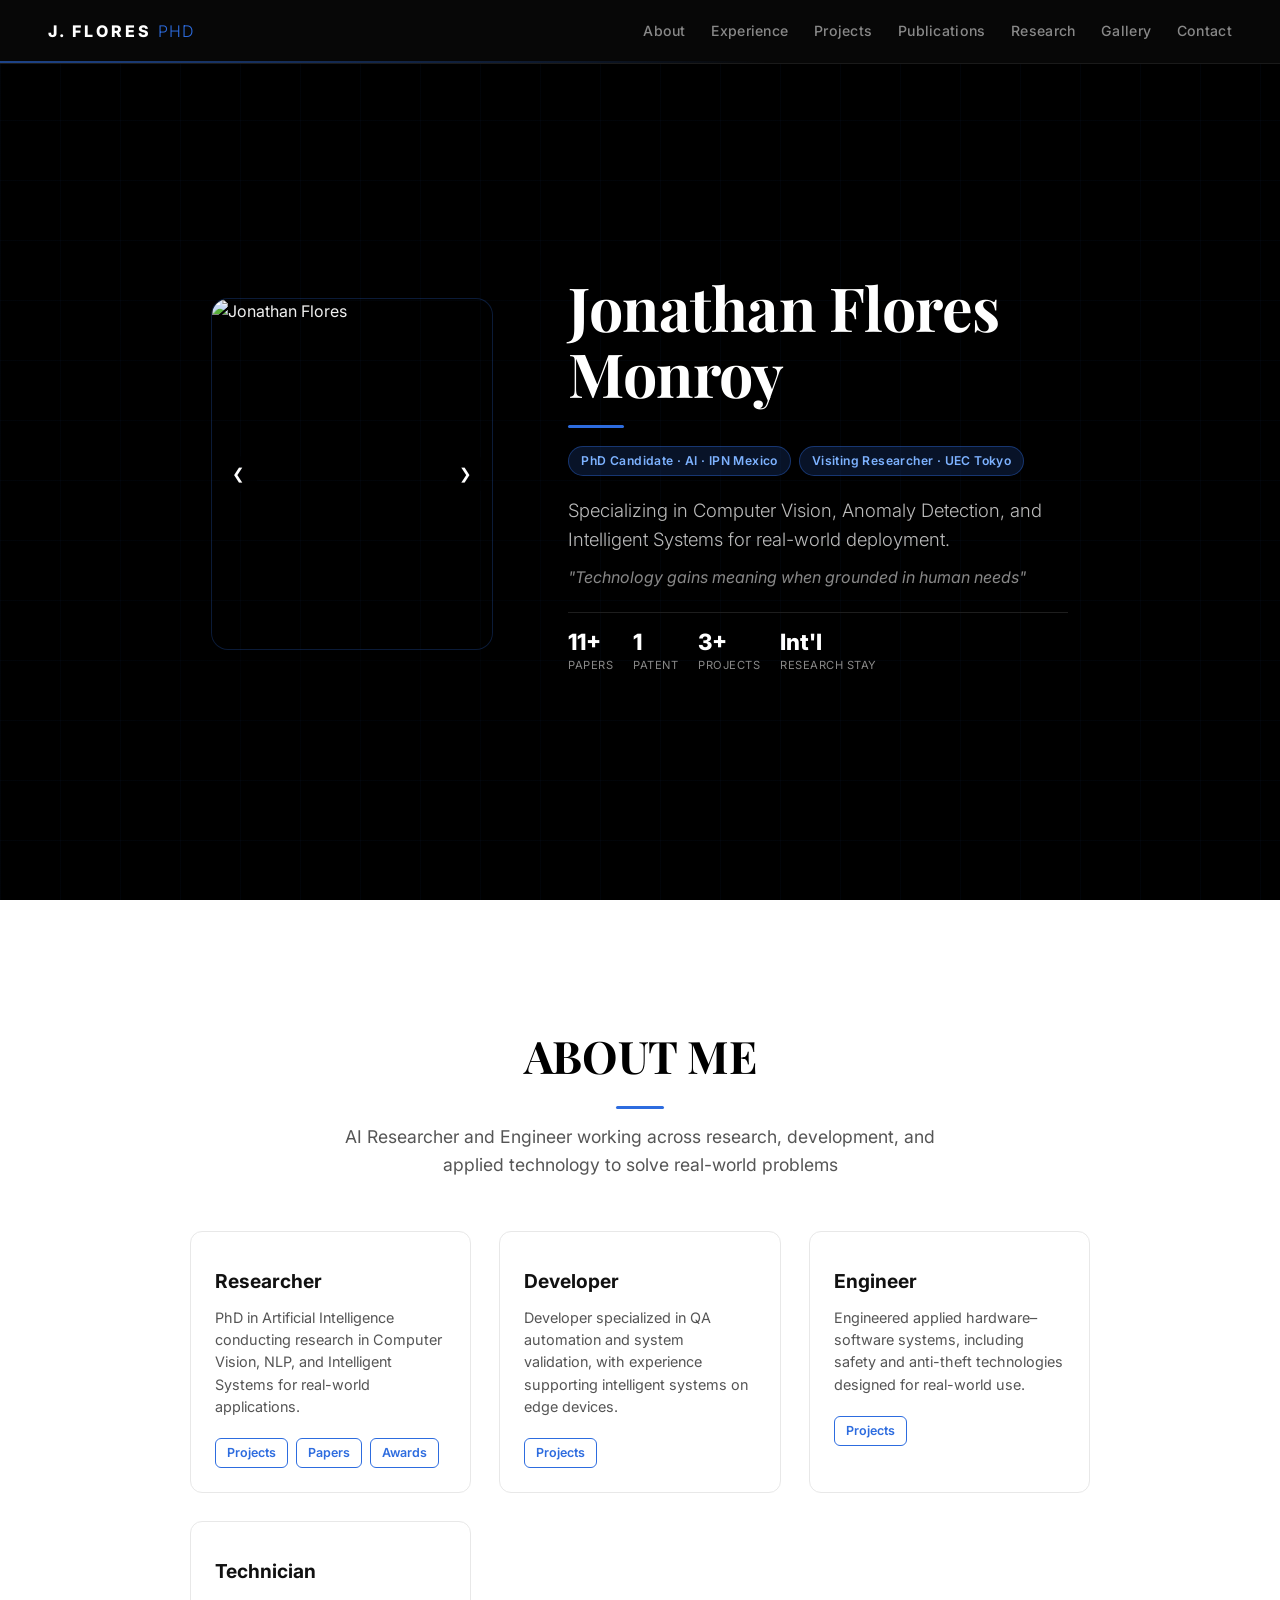
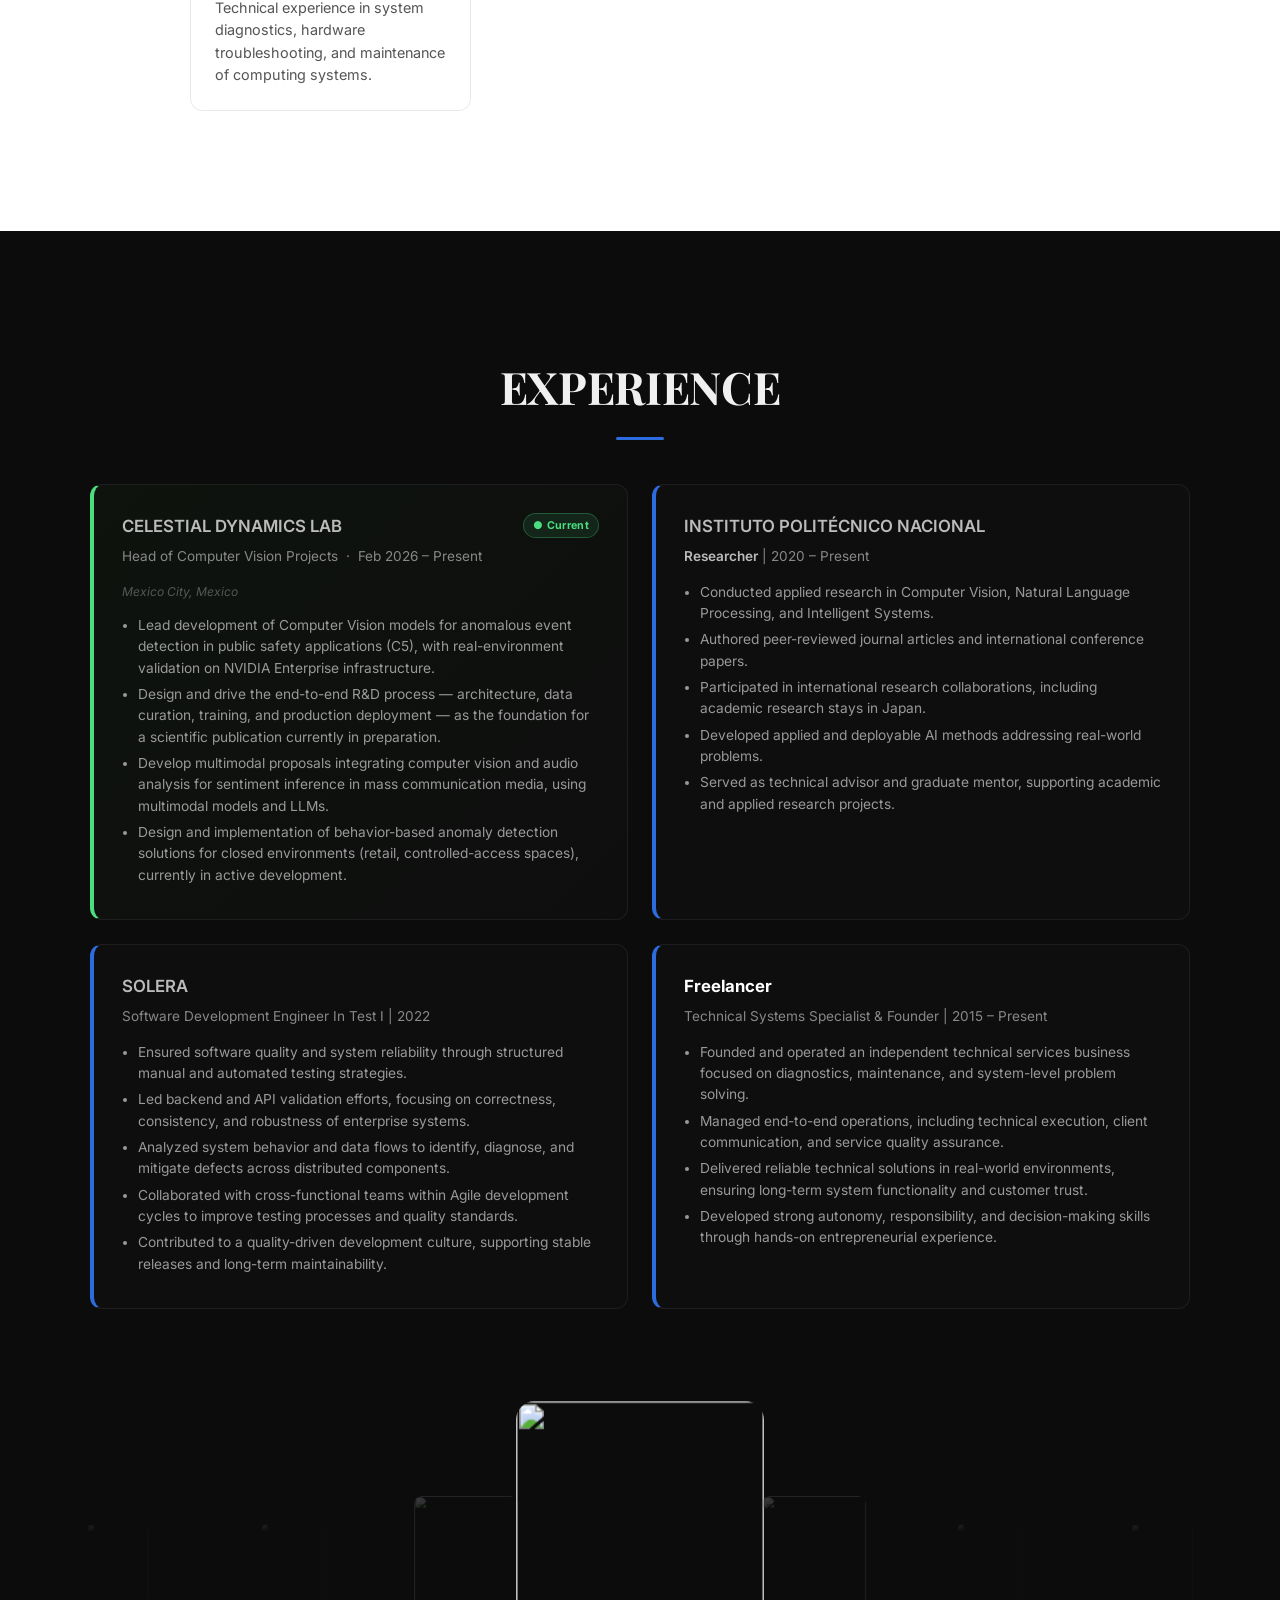
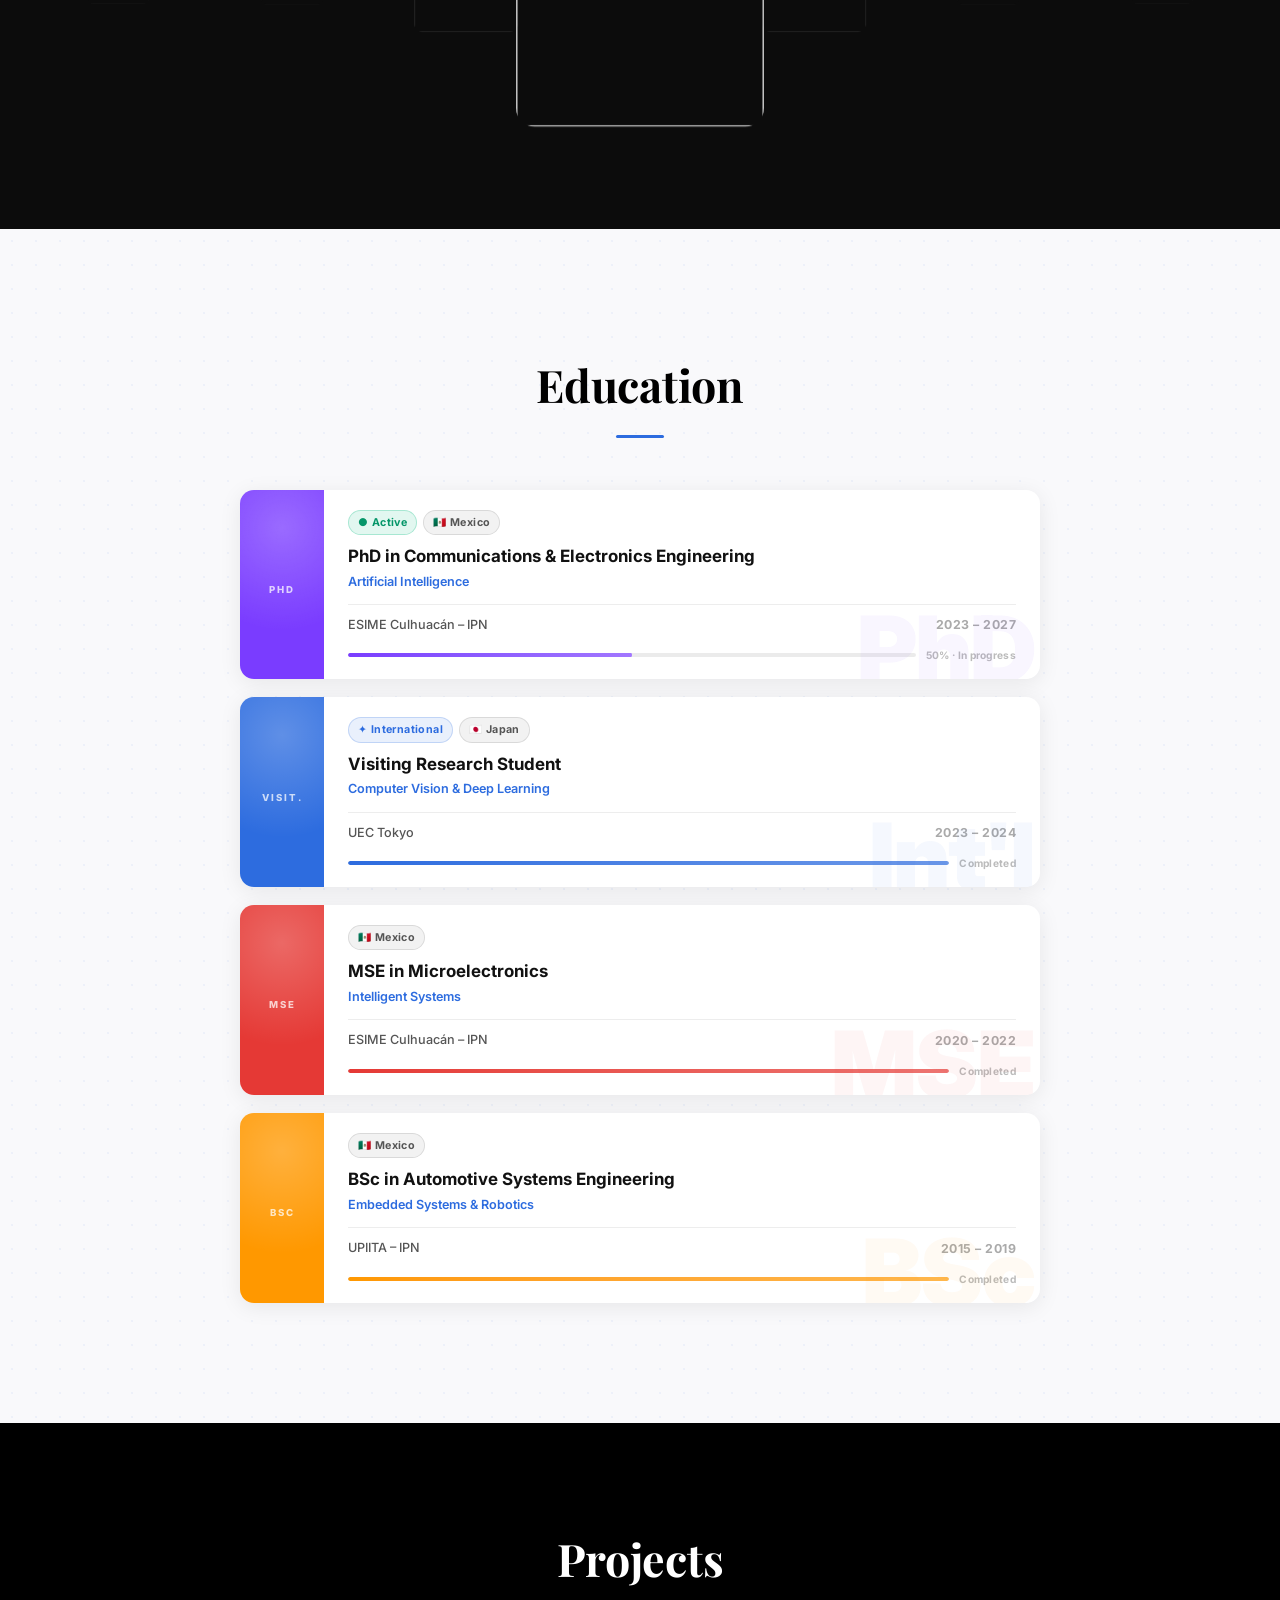
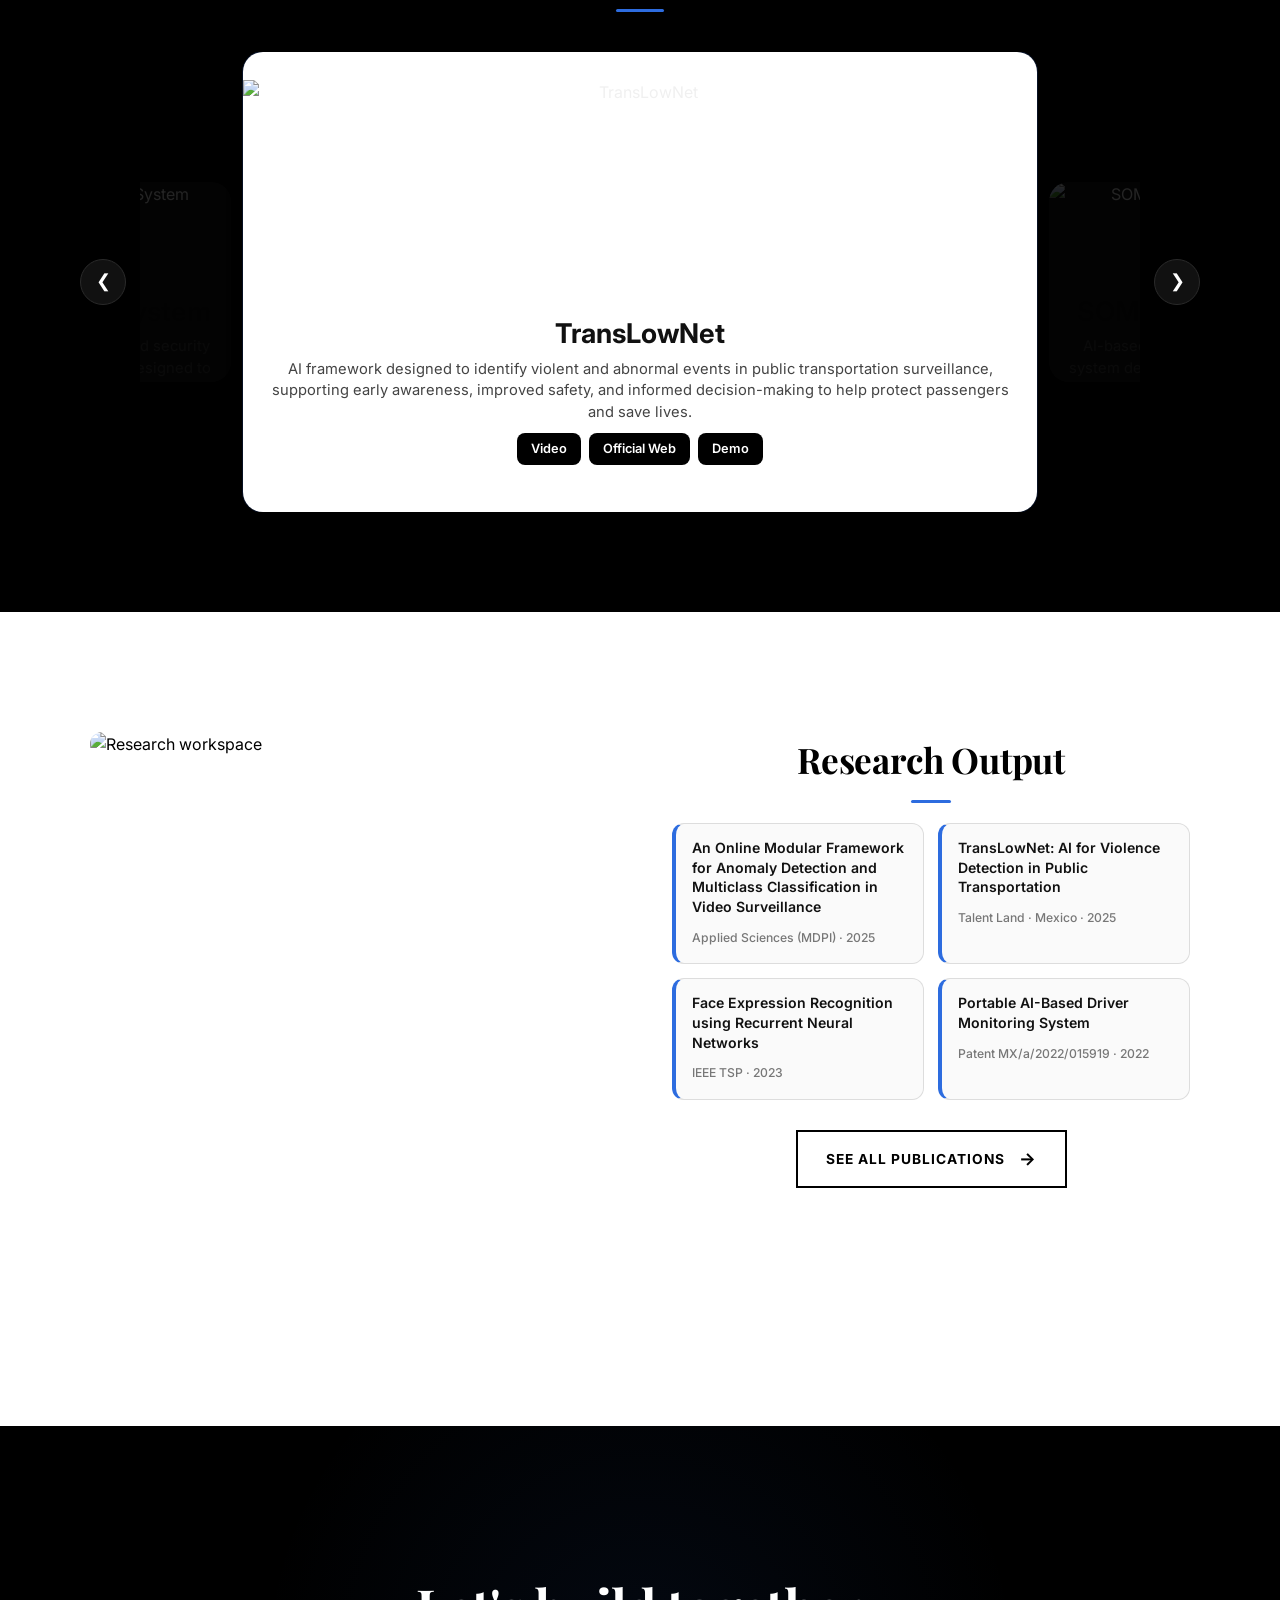
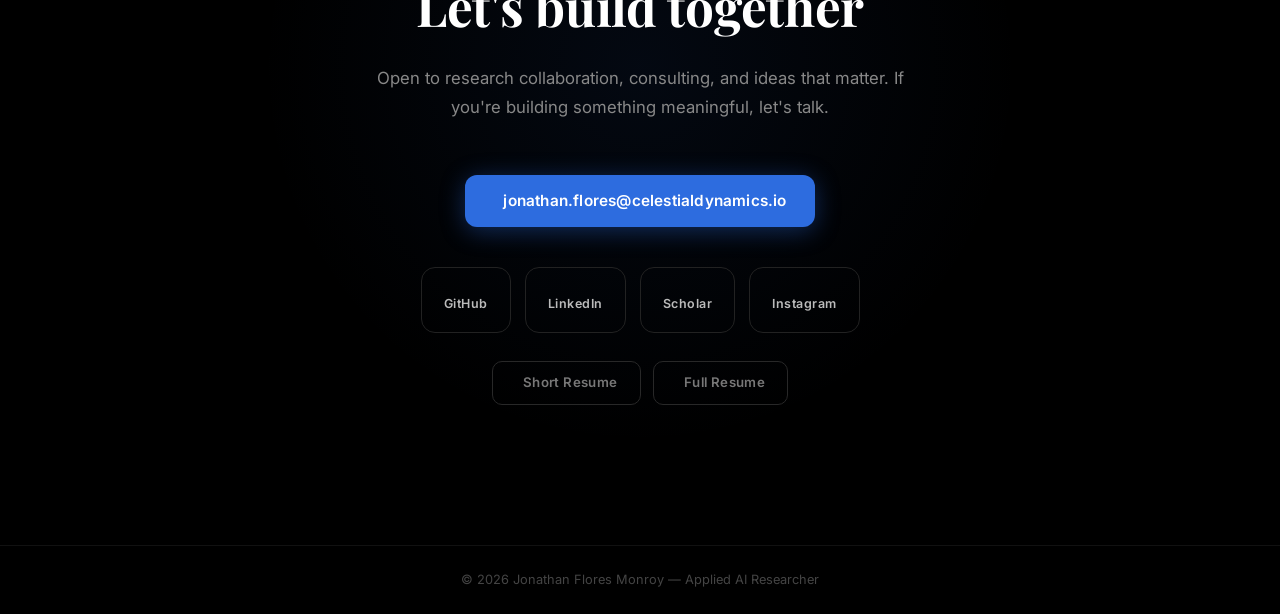
==== commit 4c92bf58: "update" ====
--- a/index.html
+++ b/index.html
@@ -1,600 +1,481 @@
-<!DOCTYPE html>
-<html lang="en">
-
-
-
-<head>
-    <meta charset="UTF-8">
-    <meta name="viewport" content="width=1280, initial-scale=0.38, maximum-scale=0.38, user-scalable=no">
-
-    <title>Jonathan Flores | AI Researcher</title>
-    <link rel="stylesheet" href="style.css">
-
-    <!-- ICONS -->
-    <script src="https://unpkg.com/lucide@latest"></script>
-</head>
-
-<body>
-
-        <!-- NAVBAR -->
-        <header class="navbar">
-            <div class="left">
-                <button id="menuBtn" class="menu-btn">
-                    <!-- <i data-lucide="menu"></i> -->
-                </button>
-            </div>
-
-            <nav class="top-links">
-                <a href="#about">About Me</a>
-                <a href="research.html">Achievements</a>
-                <a href="gallery.html">Gallery</a>
-                <a href="research.html">Research</a>
-                <a href="#contact">Contact</a>
-            </nav>
-        </header>
-
-
-  
-
-
-
-            <!-- OVERLAY MENU -->
-            <div id="overlayMenu" class="overlay">
-
-                <div class="overlay-panel">
-                    <button id="closeMenu" class="close-btn">
-                        <!-- <i data-lucide="x"></i> -->
-                    </button>
-
-                    <div class="overlay-content">
-                        <h2><i data-lucide="user"></i> About Me</h2>
-
-                        <h2><i data-lucide="microscope"></i> Research</h2>
-                        <ul>
-                            <li>Title 1</li>
-                            <li>Title 2</li>
-                        </ul>
-
-                        <h2><i data-lucide="briefcase"></i> Experience</h2>
-                        <ul>
-                            <li>Work 1</li>
-                            <li>Work 2</li>
-                        </ul>
-
-                        <h2><i data-lucide="mail"></i> Contact</h2>
-                    </div>
-                </div>
-
-            </div>
-
-
-
-            <!-- HERO SECTION -->
-            <section id="hero" class="hero full-width wave-section">
-
-                <!-- CARRUSEL -->
-                <div class="carousel-container">
-                    <div class="carousel">
-                        <img src="img_John/img_1.jpg" class="carousel-img active">
-                        <img src="img_John/img_2.jpg" class="carousel-img">
-                        <img src="img_John/img_3.jpg" class="carousel-img">
-                        <img src="img_John/img_4.jpg" class="carousel-img">
-                        <img src="img_John/img_5.jpg" class="carousel-img">
-                    </div>
-
-                    <button class="carousel-btn prev"></button>
-                    <button class="carousel-btn next">></button>
-                </div>
-
-                <!-- TEXTO DEL HERO -->
-                <div class="hero-text">
-            <h1>
-                <a href="https://scholar.google.com/citations?user=CGZzs2MAAAAJ&hl=es" 
-                target="_blank" 
-                class="exp-link">
-                Jonathan Flores Monroy
-                </a>
-                </h1>
-
-            <p class="hero-subtitle">
-                    PhD in Artificial Intelligence with specialization in Computer Vision, NLP, and Intelligent Systems.
-                </p>
-                <p class="hero-subtitle">
-                    "Technology gains meaning when grounded in human needs"
-                </p>
-            </div>
-            </section>
-
-            <!-- About Me SECTION -->
-                <section id="about" class="about-section wave-section">
-
-                <h1>ABOUT ME</h1>
-                <h3 class="about-subtitle">AI Researcher and Engineer working across research, development, and applied technology to solve real-world problems</h3>
-
-                <div class="about-grid">
-
-                    <div class="about-item researcher-card">
-                        <i data-lucide="microscope"></i>
-                        <h2>Researcher</h2>
-                        <p>PhD in Artificial Intelligence conducting research in Computer Vision, NLP, and Intelligent Systems for real-world applications.</p>
-                        <a href="#education" class="full-click"></a>
-                        <div class="about-links">
-                            <a href="#projects">Projects</a>
-                            <a href="#papers">Papers</a>
-                            <a href="#papers">Conferences</a>
-                            <a href="#papers">Patents</a>
-
-
-                        </div>
-                    </div>
-
-
-                    <div class="about-item researcher-card">
-                        <i data-lucide="laptop"></i>
-                        <h2>Developer</h2>
-                        <p>Developer specialized in QA automation and system validation, with experience supporting intelligent systems on edge devices.</p>
-                        <a href="#experience" class="full-click"></a>
-                        <div class="about-links">
-                            <a href="#projects">Projects</a>
-                        </div>
-                    </div>
-
-                    <div class="about-item researcher-card">
-                        <i data-lucide="cpu"></i>
-                        <h2>Engineer</h2>
-                        <p>Engineered applied hardware–software systems, including safety and anti-theft technologies designed for real-world use.</p>
-                        <a href="#experience" class="full-click"></a>
-                        <div class="about-links">
-                            <a href="#projects">Projects</a>
-                        </div>
-                    </div>
-
-                    <div class="about-item researcher-card">
-                        <i data-lucide="wrench"></i>
-                        <h2>Technician</h2>
-                        <p>Technical experience in system diagnostics, hardware troubleshooting, and maintenance of computing systems.</p>
-                        <a href="#experience" class="full-click"></a>
-                    </div>
-
-                </div>
-
-            </section>
-
-
-
-            <!-- ================= -->
-            <!-- EXPERIENCE SECTION -->
-            <!-- ================= -->
-            <section id="experience" class="experience-section full-width wave-section">
-
-                <h1>EXPERIENCE</h1>
-
-                <div class="timeline">
-
-                    <!-- ENTRY 1 -->
-                    <div class="timeline-entry">
-                        <div class="timeline-dot"></div>
-                        <div class="timeline-date">2026 — Present</div>
-                        <div class="timeline-card">
-                            <div class="timeline-card-header">
-                                <h2><a href="https://celestialdynamics.io/" target="_blank" class="exp-link">Celestial Dynamic Lab</a></h2>
-                                <span class="timeline-role">Head of Computer Vision &amp; AI Projects</span>
-                            </div>
-                            <ul>
-                                <li><strong>ARCOTE Platform:</strong> Architecting a full-stack Smart City AI ecosystem for real-time anomaly detection (violence, theft, accidents) and behavioral pattern recognition.</li>
-                                <li><strong>High-Performance Computing:</strong> Orchestrating large-scale model training and LLM fine-tuning using NVIDIA DGX, H100 clusters, and Oracle Cloud (OCI).</li>
-                                <li><strong>Production Optimization:</strong> Transitioning academic research into industrial environments via TensorRT and ONNX for ultra-low latency deployment.</li>
-                                <li><strong>Industrial Computer Vision:</strong> Developed proprietary end-to-end solutions for industrial asset monitoring and automated counting systems.</li>
-                                <li><strong>End-to-End AI Lifecycle:</strong> Leading the full pipeline from raw data processing to edge-cloud deployment, bridging theoretical AI and real-world scalability.</li>
-                            </ul>
-                        </div>
-                    </div>
-
-                    <!-- ENTRY 2 -->
-                    <div class="timeline-entry">
-                        <div class="timeline-dot"></div>
-                        <div class="timeline-date">2020 — Present</div>
-                        <div class="timeline-card">
-                            <div class="timeline-card-header">
-                                <h2><a href="https://posgrados.esimecu.ipn.mx/" target="_blank" class="exp-link">Instituto Politécnico Nacional</a></h2>
-                                <span class="timeline-role">Researcher</span>
-                            </div>
-                            <ul>
-                                <li>Conducted applied research in Computer Vision, Natural Language Processing, and Intelligent Systems.</li>
-                                <li>Authored peer-reviewed journal articles and international conference papers.</li>
-                                <li>Participated in international research collaborations, including academic research stays in Japan.</li>
-                                <li>Developed applied and deployable AI methods addressing real-world problems.</li>
-                                <li>Served as technical advisor and graduate mentor, supporting academic and applied research projects.</li>
-                            </ul>
-                        </div>
-                    </div>
-
-                    <!-- ENTRY 3 -->
-                    <div class="timeline-entry">
-                        <div class="timeline-dot"></div>
-                        <div class="timeline-date">2022</div>
-                        <div class="timeline-card">
-                            <div class="timeline-card-header">
-                                <h2><a href="https://www.solera.com" target="_blank" class="exp-link">Solera</a></h2>
-                                <span class="timeline-role">Software Development Engineer in Test I</span>
-                            </div>
-                            <ul>
-                                <li>Ensured software quality and system reliability through structured manual and automated testing strategies.</li>
-                                <li>Led backend and API validation efforts, focusing on correctness, consistency, and robustness of enterprise systems.</li>
-                                <li>Analyzed system behavior and data flows to identify, diagnose, and mitigate defects across distributed components.</li>
-                                <li>Collaborated with cross-functional teams within Agile development cycles to improve testing processes and quality standards.</li>
-                                <li>Contributed to a quality-driven development culture, supporting stable releases and long-term maintainability.</li>
-                            </ul>
-                        </div>
-                    </div>
-
-                    <!-- ENTRY 4 -->
-                    <div class="timeline-entry">
-                        <div class="timeline-dot"></div>
-                        <div class="timeline-date">2015 — Present</div>
-                        <div class="timeline-card">
-                            <div class="timeline-card-header">
-                                <h2>Freelancer</h2>
-                                <span class="timeline-role">Technical Systems Specialist &amp; Founder</span>
-                            </div>
-                            <ul>
-                                <li>Founded and operated an independent technical services business focused on diagnostics, maintenance, and system-level problem solving.</li>
-                                <li>Managed end-to-end operations, including technical execution, client communication, and service quality assurance.</li>
-                                <li>Delivered reliable technical solutions in real-world environments, ensuring long-term system functionality and customer trust.</li>
-                                <li>Developed strong autonomy, responsibility, and decision-making skills through hands-on entrepreneurial experience.</li>
-                            </ul>
-                        </div>
-                    </div>
-
-                </div>
-
-
-                <link rel="stylesheet" href="https://cdn.jsdelivr.net/npm/swiper/swiper-bundle.min.css"/>
-
-                    <div class="my-carousel swiper">
-                    <div class="swiper-wrapper" id="swiper-random">
-                        
-                        <div class="swiper-slide"><img src="img_John/img_6.jpg"></div>
-                        <div class="swiper-slide"><img src="img_John/img_7.jpg"></div>
-                        <div class="swiper-slide"><img src="img_John/img_8.jpg"></div>
-                        <div class="swiper-slide"><img src="img_John/img_9.jpg"></div>
-                        <div class="swiper-slide"><img src="img_John/img_10.jpg"></div>
-                        <div class="swiper-slide"><img src="img_John/img_11.jpg"></div>
-                        <div class="swiper-slide"><img src="img_John/img_12.jpg"></div>
-                        <div class="swiper-slide"><img src="img_John/img_13.jpg"></div>
-                        <div class="swiper-slide"><img src="img_John/img_14.jpg"></div>
-                        <div class="swiper-slide"><img src="img_John/img_15.jpg"></div>
-                        <div class="swiper-slide"><img src="img_John/img_16.jpg"></div>
-                        <div class="swiper-slide"><img src="img_John/img_17.jpg"></div>
-                        <div class="swiper-slide"><img src="img_John/img_18.jpg"></div>
-                        <div class="swiper-slide"><img src="img_John/img_19.jpg"></div>
-                        <div class="swiper-slide"><img src="img_John/img_20.jpg"></div>
-                        <div class="swiper-slide"><img src="img_John/img_21.jpg"></div>
-                        <div class="swiper-slide"><img src="img_John/img_22.jpg"></div>
-                        <div class="swiper-slide"><img src="img_John/img_23.jpg"></div>
-                        <div class="swiper-slide"><img src="img_John/img_24.jpg"></div>
-                        <div class="swiper-slide"><img src="img_John/img_25.jpg"></div>
-                    </div>
-                    </div>
-
-                <script src="https://cdn.jsdelivr.net/npm/swiper/swiper-bundle.min.js"></script>
-
-            </section>
-
-
-
-            <!-- ================= -->
-            <!-- EDUCATION SUBSECTION -->
-            <!-- ================= -->
-            <section id="education" class="education-section wave-section">
-
-                <h1 class="education-title">Education</h1>
-
-                <div class="rolodex-wrapper">
-
-                    <button class="rolodex-btn" id="eduUp" aria-label="Previous">
-                        <i data-lucide="chevron-up"></i>
-                    </button>
-
-                    <div class="rolodex-scene" id="rolodexScene">
-                        <div class="rolodex-cylinder" id="rolodexCylinder">
-
-                            <!-- 0 · PhD -->
-                            <div class="rolodex-card rc--purple">
-                                <div class="rc-top"><i data-lucide="graduation-cap"></i><span></span></div>
-                                <div class="rc-body">
-                                    <span class="rc-year">2023 – 2027</span>
-                                    <h2>PhD in Communications &amp; Electronics Engineering</h2>
-                                    <p class="rc-spec">Artificial Intelligence</p>
-                                    <a href="https://posgrados.esimecu.ipn.mx/" target="_blank" class="rc-inst">ESIME Culhuacán — IPN</a>
-                                </div>
-                            </div>
-
-                            <!-- 1 · Research Stay -->
-                            <div class="rolodex-card rc--blue">
-                                <div class="rc-top"><i data-lucide="globe"></i><span></span></div>
-                                <div class="rc-body">
-                                    <span class="rc-year">2023 – 2024</span>
-                                    <h2>Visiting Research Student</h2>
-                                    <p class="rc-spec">Computer Vision &amp; AI</p>
-                                    <a href="https://researchmap.jp/VC_rocky?lang=ja" target="_blank" class="rc-inst">UEC Tokyo — Japan</a>
-                                </div>
-                            </div>
-
-                            <!-- 2 · MSc -->
-                            <div class="rolodex-card rc--teal">
-                                <div class="rc-top"><i data-lucide="cpu"></i><span></span></div>
-                                <div class="rc-body">
-                                    <span class="rc-year">2020 – 2022</span>
-                                    <h2>MSE in Microelectronics</h2>
-                                    <p class="rc-spec">Embedded Systems &amp; Signal Processing</p>
-                                    <a href="https://posgrados.esimecu.ipn.mx/" target="_blank" class="rc-inst">ESIME Culhuacán — IPN</a>
-                                </div>
-                            </div>
-
-                            <!-- 3 · BSc -->
-                            <div class="rolodex-card rc--amber">
-                                <div class="rc-top"><i data-lucide="settings"></i><span></span></div>
-                                <div class="rc-body">
-                                    <span class="rc-year">2015 – 2019</span>
-                                    <h2>BSc in Automotive Systems Engineering</h2>
-                                    <p class="rc-spec">Mechatronics &amp; Control Systems</p>
-                                    <a href="https://www.upiita.ipn.mx/oferta-educativa/isisa" target="_blank" class="rc-inst">UPIITA — IPN</a>
-                                </div>
-                            </div>
-
-                        </div>
-                    </div>
-
-                    <button class="rolodex-btn" id="eduDown" aria-label="Next">
-                        <i data-lucide="chevron-down"></i>
-                    </button>
-
-                </div>
-
-                <!-- dots -->
-                <div class="rolodex-dots" id="rolodexDots">
-                    <span class="rdot"></span>
-                    <span class="rdot"></span>
-                    <span class="rdot"></span>
-                    <span class="rdot"></span>
-                </div>
-
-            </section>
-
-
-
-
-
-
-            
-
-
-
-
-            <!-- ================= -->
-            <!-- PROJECTS SUBSECTION -->
-            <!-- ================= -->
-            <section id="projects" class="projects-section full-width wave-section">
-                <h1 class="projects-title">Projects</h1>
-
-                <div class="carousel-wrapper">
-
-                    <!-- Botón Izquierdo -->
-                    <button id="prevBtn" class="nav-btn">❮</button>
-
-                    <!-- Carrusel -->
-                    <div id="projectCarousel" class="carousel_2"></div>
-
-                    <!-- Botón Derecho -->
-                    <button id="nextBtn" class="nav-btn">❯</button>
-                </div>
-            </section>
-
-
-            <!-- ================= -->
-            <!-- PAPERS SUBSECTION -->
-            <!-- ================= -->
-            <!-- <section id="papers" class="section">
-                <h2>Papers</h2>
-                <p>List of publications in journals, conferences, book chapters.</p>
-            </section> -->
-
-
-            <section id="papers" class="papers-section wave-section">
-            <div class="papers-inner">
-                <div class="papers-top">
-                    
-                    <!-- Imagen izquierda -->
-                    <div class="papers-image">
-                    <img src="img/Ch_1.png" alt="Research workspace">
-                    </div>
-
-                    <!-- Papers -->
-                    <div class="papers-content">
-                    <h1>Research Output</h1>
-
-                    <div class="papers-grid">
-                        <!-- <a href="https://www.mdpi.com/2076-3417/15/17/9249" class="paper-box">
-                            Flores-Monroy, J., Benitez-Garcia, G., Nakano-Miyatake, M., & Takahashi, H. (2025). An Online Modular Framework for Anomaly Detection and Multiclass Classification in Video Surveillance. Applied Sciences, 15(17), 9249 </a> -->
-
-                        <a href="https://www.mdpi.com/2076-3417/15/17/9249" class="paper-box">
-                            <h3 class="paper-title">
-                                An Online Modular Framework for Anomaly Detection and Multiclass Classification in Video Surveillance
-                            </h3>
-
-                            <span class="paper-meta">
-                                Applied Sciences (MDPI) · 2025
-                            </span>
-
-                        </a>
-
-                        <a href="https://2026.talent-land.mx/eventos/translownet-ia-embebida-para-deteccion-de-violencia-en-transporte-publico-jonathan-mauricio-flores-monroy-instituto-politecnico-nacional/" class="paper-box">
-                            <h3 class="paper-title">
-                                TransLowNet: AI for Violence Detection in Public Transportation
-                            </h3>
-
-                            <span class="paper-meta">
-                                TalenLand · Mexico · 2025
-                            </span>
-
-                        </a>
-
-                        <a href="https://ieeexplore.ieee.org/abstract/document/10197740" class="paper-box">
-                            <h3 class="paper-title">
-                                Face Expression Recognition using Recurrent Neural Networks
-                            </h3>
-
-                            <span class="paper-meta">
-                                IEEE TSP · 2023
-                            </span>
-
-                        </a>
-
-
-                        <a href="https://vidoc.impi.gob.mx/busquedarapida" class="paper-box">
-                            <h3 class="paper-title">
-                                Portable AI-Based Driver Monitoring System
-                            </h3>
-
-                            <span class="paper-meta">
-                                MX/a/2022/015919 · 2022
-                            </span>
-
-                        </a>
-
-                        <!-- <a href="https://ieeexplore.ieee.org/abstract/document/10197740" class="paper-box">Sanchez-Ruiz, M., Flores-Monroy, J., Nakano-Miyatake, M., Escamilla-Hernandez, E., & Perez-Meana, H. (2023, July). Face Expression Recognition using Recurrent Neural Networks. In 2023 46th International Conference on Telecommunications and Signal Processing (TSP) (pp. 148-153). IEEE.</a> -->
-
-
-                        <!-- <a href="https://www.mdpi.com/2079-9292/11/16/2558" class="paper-box">Flores-Monroy, J., Nakano-Miyatake, M., Escamilla-Hernandez, E., Sanchez-Perez, G., & Perez-Meana, H. (2022). SOMN_IA: Portable and universal device for real-time detection of driver’s drowsiness and distraction levels. Electronics, 11(16), 2558.</a>
-
-
-                        <a href="https://ieeexplore.ieee.org/abstract/document/9633082" class="paper-box">Flores-Monroy, J., Nakano-Miyatake, M., Sanchez-Perez, G., & Perez-Meana, H. (2021, November). Visual-based real time driver drowsiness detection system using CNN. In 2021 18th International Conference on Electrical Engineering, Computing Science and Automatic Control (CCE) (pp. 1-5). IEEE.</a> -->
-                    </div>
-
-                    <div class="papers-cta">
-                    <a href="research.html#projects" class="cta-outline">
-                        SEE OUTREACH PROJECTS
-                        <span class="cta-arrow">→</span>
-                    </a>
-                    </div>
-
-
-                    </div>
-            </div>
-
-                
-
-
-
-            </div>
-
-            <!-- Logos -->
-            <div class="papers-logos">
-                <div class="logos-track" id="logosTrack">
-                <img src="img/logo_1.png">
-                <img src="img/logo_2.png">
-                <img src="img/logo_3.png">
-                <img src="img/logo_4.png">
-                <img src="img/logo_5.png">
-                <img src="img/logo_6.png">
-                <img src="img/logo_7.png">
-                <img src="img/logo_8.png">
-                <img src="img/logo_9.png">
-                <img src="img/logo_10.png">
-                <img src="img/logo_11.png">
-                <img src="img/logo_12.png">
-                <img src="img/logo_13.png">
-                <img src="img/logo_14.png">
-                <img src="img/logo_15.png">
-                </div>
-            </div>
-            
-            <script src="script.js"></script>
-            <script>
-                lucide.createIcons();
-            </script>
-
-            </section>
-
-
-
-
-
-
-            <!-- ================= -->
-            <!-- CONFERENCES SUBSECTION -->
-            <!-- ================= -->
-            <!-- <section id="conferences" class="section">
-                <h2>Conferences</h2>
-                <p>Your conference talks, posters, workshop presentations.</p>
-            </section> -->
-
-            
-
-
-            <!-- CONTACT SECTION -->
-            <section id="contact" class="contact-section full-width">
-                <div class="contact-inner">
-
-                    <h2 class="contact-title">Let’s build together</h2>
-
-                    <p class="contact-text">
-                    Science grows stronger when it’s shared.
-                    If you’re interested in collaboration, research projects,
-                    or exchanging ideas, let’s get in touch.
-                    </p>
-
-                    <div class="contact-cards">
-                        <a href="mailto:jonathan123987j@gmail.com"
-                            class="contact-card">
-                            Email
-                        </a>
-
-                        <a href="https://github.com/JonathanFlores2503"
-                            target="_blank"    
-                            class="contact-card">
-                            GitHub
-                        </a>
-                    
-                        <a href="https://www.linkedin.com/in/jonathan-flores-35185617b/"
-                            target="_blank"
-                            class="contact-card">
-                            LinkedIn
-                        </a>
-
-
-                        <a href="https://www.instagram.com/el_drjohn/"
-                            target="_blank"
-                            class="contact-card">
-                            Instagram
-                        </a>
-
-                        <a href="Resume/short.pdf"
-                            target="_blank"
-                            class="contact-card">
-                            Short Resume
-                        </a>
-
-                        <a href="Resume/full.pdf"
-                            target="_blank"
-                            class="contact-card">
-                            Full Resume
-                        </a>
-
-
-
-
-                    </div>
-
-
-
-                </div>
-            </section>
-
-<footer>
-    <p>&copy; 2026 Jonathan Flores Monroy - Applied AI Researcher</p>
-</footer>
-
-</body>
-</html>
+<!DOCTYPE html>
+<html lang="en">
+<head>
+    <meta charset="UTF-8">
+    <meta name="viewport" content="width=device-width, initial-scale=1.0">
+    <title>Jonathan Flores | AI Researcher</title>
+    <link rel="preconnect" href="https://fonts.googleapis.com">
+    <link rel="stylesheet" href="https://fonts.googleapis.com/css2?family=Inter:wght@300;400;600;700&family=Playfair+Display:wght@700&display=swap">
+    <link rel="stylesheet" href="https://cdn.jsdelivr.net/npm/swiper/swiper-bundle.min.css"/>
+    <link rel="stylesheet" href="style.css">
+    <script src="https://unpkg.com/lucide@latest" defer></script>
+</head>
+<body>
+
+    <!-- NAVBAR -->
+    <header class="navbar">
+        <a href="index.html" class="nav-logo">J. FLORES <span>PhD</span></a>
+
+        <nav class="top-links" id="topLinks" aria-label="Main navigation">
+            <a href="#about">About</a>
+            <a href="#experience">Experience</a>
+            <a href="#projects">Projects</a>
+            <a href="#papers">Publications</a>
+            <a href="research.html">Research</a>
+            <a href="gallery.html">Gallery</a>
+            <a href="#contact">Contact</a>
+        </nav>
+
+        <button id="menuBtn" class="hamburger" aria-label="Open menu" aria-expanded="false">
+            <span></span><span></span><span></span>
+        </button>
+    </header>
+
+    <!-- MOBILE OVERLAY MENU -->
+    <div id="overlayMenu" class="overlay" role="dialog" aria-modal="true" aria-label="Navigation menu">
+        <div class="overlay-panel">
+            <button id="closeMenu" class="close-btn" aria-label="Close menu">&times;</button>
+            <nav class="overlay-nav">
+                <a href="#about"       class="overlay-link">About Me</a>
+                <a href="#experience"  class="overlay-link">Experience</a>
+                <a href="#education"   class="overlay-link">Education</a>
+                <a href="#projects"    class="overlay-link">Projects</a>
+                <a href="#papers"      class="overlay-link">Publications</a>
+                <a href="research.html" class="overlay-link">Research</a>
+                <a href="gallery.html" class="overlay-link">Gallery</a>
+                <a href="#contact"     class="overlay-link">Contact</a>
+            </nav>
+        </div>
+    </div>
+
+    <!-- HERO -->
+    <section id="hero" class="hero full-width wave-section">
+        <div class="carousel-container">
+            <div class="carousel">
+                <img src="img_John/img_1.jpg" class="carousel-img active" alt="Jonathan Flores">
+                <img src="img_John/img_2.jpg" class="carousel-img" alt="Jonathan Flores" loading="lazy">
+                <img src="img_John/img_3.jpg" class="carousel-img" alt="Jonathan Flores" loading="lazy">
+                <img src="img_John/img_4.jpg" class="carousel-img" alt="Jonathan Flores" loading="lazy">
+                <img src="img_John/img_5.jpg" class="carousel-img" alt="Jonathan Flores" loading="lazy">
+            </div>
+            <button class="carousel-btn prev" aria-label="Previous image">&#10094;</button>
+            <button class="carousel-btn next" aria-label="Next image">&#10095;</button>
+        </div>
+
+        <div class="hero-text">
+            <h1>
+                <a href="https://scholar.google.com/citations?user=CGZzs2MAAAAJ&hl=es"
+                   target="_blank" rel="noopener noreferrer" class="hero-name-link">
+                    Jonathan Flores Monroy
+                </a>
+            </h1>
+
+            <div class="hero-divider"></div>
+
+            <div class="hero-badges">
+                <span class="hero-badge">PhD Candidate · AI · IPN Mexico</span>
+                <span class="hero-badge">Visiting Researcher · UEC Tokyo</span>
+            </div>
+
+            <p class="hero-subtitle">
+                Specializing in Computer Vision, Anomaly Detection, and Intelligent Systems for real-world deployment.
+            </p>
+            <p class="hero-quote">
+                "Technology gains meaning when grounded in human needs"
+            </p>
+
+            <div class="hero-stats">
+                <div class="hero-stat">
+                    <span class="hero-stat-num">11+</span>
+                    <span class="hero-stat-label">Papers</span>
+                </div>
+                <div class="hero-stat">
+                    <span class="hero-stat-num">1</span>
+                    <span class="hero-stat-label">Patent</span>
+                </div>
+                <div class="hero-stat">
+                    <span class="hero-stat-num">3+</span>
+                    <span class="hero-stat-label">Projects</span>
+                </div>
+                <div class="hero-stat">
+                    <span class="hero-stat-num">Int'l</span>
+                    <span class="hero-stat-label">Research Stay</span>
+                </div>
+            </div>
+        </div>
+    </section>
+
+    <!-- ABOUT ME -->
+    <section id="about" class="about-section wave-section">
+        <h1>ABOUT ME</h1>
+        <p class="about-subtitle">
+            AI Researcher and Engineer working across research, development, and applied technology to solve real-world problems
+        </p>
+
+        <div class="about-grid">
+            <div class="about-item researcher-card">
+                <i data-lucide="microscope"></i>
+                <h2>Researcher</h2>
+                <p>PhD in Artificial Intelligence conducting research in Computer Vision, NLP, and Intelligent Systems for real-world applications.</p>
+                <a href="#education" class="full-click" aria-hidden="true" tabindex="-1"></a>
+                <div class="about-links">
+                    <a href="#projects">Projects</a>
+                    <a href="#papers">Papers</a>
+                    <a href="research.html#awards">Awards</a>
+                </div>
+            </div>
+
+            <div class="about-item researcher-card">
+                <i data-lucide="laptop"></i>
+                <h2>Developer</h2>
+                <p>Developer specialized in QA automation and system validation, with experience supporting intelligent systems on edge devices.</p>
+                <a href="#experience" class="full-click" aria-hidden="true" tabindex="-1"></a>
+                <div class="about-links">
+                    <a href="#projects">Projects</a>
+                </div>
+            </div>
+
+            <div class="about-item researcher-card">
+                <i data-lucide="cpu"></i>
+                <h2>Engineer</h2>
+                <p>Engineered applied hardware–software systems, including safety and anti-theft technologies designed for real-world use.</p>
+                <a href="#experience" class="full-click" aria-hidden="true" tabindex="-1"></a>
+                <div class="about-links">
+                    <a href="#projects">Projects</a>
+                </div>
+            </div>
+
+            <div class="about-item researcher-card">
+                <i data-lucide="wrench"></i>
+                <h2>Technician</h2>
+                <p>Technical experience in system diagnostics, hardware troubleshooting, and maintenance of computing systems.</p>
+                <a href="#experience" class="full-click" aria-hidden="true" tabindex="-1"></a>
+            </div>
+        </div>
+    </section>
+
+    <!-- EXPERIENCE -->
+    <section id="experience" class="experience-section full-width wave-section">
+        <h1>EXPERIENCE</h1>
+
+        <div class="experience-grid">
+
+            <div class="experience-card exp-card--current">
+                <div class="exp-header">
+                    <div>
+                        <h2>
+                            <a href="https://celestialdynamics.io" target="_blank" rel="noopener noreferrer" class="exp-link">
+                                CELESTIAL DYNAMICS LAB
+                            </a>
+                        </h2>
+                        <p class="exp-years">Head of Computer Vision Projects &nbsp;·&nbsp; Feb 2026 – Present</p>
+                        <p class="exp-location">Mexico City, Mexico</p>
+                    </div>
+                    <span class="exp-badge-current">● Current</span>
+                </div>
+                <ul>
+                    <li>Lead development of Computer Vision models for anomalous event detection in public safety applications (C5), with real-environment validation on NVIDIA Enterprise infrastructure.</li>
+                    <li>Design and drive the end-to-end R&amp;D process — architecture, data curation, training, and production deployment — as the foundation for a scientific publication currently in preparation.</li>
+                    <li>Develop multimodal proposals integrating computer vision and audio analysis for sentiment inference in mass communication media, using multimodal models and LLMs.</li>
+                    <li>Design and implementation of behavior-based anomaly detection solutions for closed environments (retail, controlled-access spaces), currently in active development.</li>
+                </ul>
+            </div>
+
+            <div class="experience-card">
+                <h2>
+                    <a href="https://posgrados.esimecu.ipn.mx/" target="_blank" rel="noopener noreferrer" class="exp-link">
+                        INSTITUTO POLITÉCNICO NACIONAL
+                    </a>
+                </h2>
+                <p class="exp-years">
+                    <a href="https://orcid.org/0000-0002-2467-3600" target="_blank" rel="noopener noreferrer" class="exp-link">Researcher</a>
+                    | 2020 – Present
+                </p>
+                <ul>
+                    <li>Conducted applied research in Computer Vision, Natural Language Processing, and Intelligent Systems.</li>
+                    <li>Authored peer-reviewed journal articles and international conference papers.</li>
+                    <li>Participated in international research collaborations, including academic research stays in Japan.</li>
+                    <li>Developed applied and deployable AI methods addressing real-world problems.</li>
+                    <li>Served as technical advisor and graduate mentor, supporting academic and applied research projects.</li>
+                </ul>
+            </div>
+
+            <div class="experience-card">
+                <h2>
+                    <a href="https://www.solera.com" target="_blank" rel="noopener noreferrer" class="exp-link">SOLERA</a>
+                </h2>
+                <p class="exp-years">Software Development Engineer In Test I | 2022</p>
+                <ul>
+                    <li>Ensured software quality and system reliability through structured manual and automated testing strategies.</li>
+                    <li>Led backend and API validation efforts, focusing on correctness, consistency, and robustness of enterprise systems.</li>
+                    <li>Analyzed system behavior and data flows to identify, diagnose, and mitigate defects across distributed components.</li>
+                    <li>Collaborated with cross-functional teams within Agile development cycles to improve testing processes and quality standards.</li>
+                    <li>Contributed to a quality-driven development culture, supporting stable releases and long-term maintainability.</li>
+                </ul>
+            </div>
+
+            <div class="experience-card">
+                <h2>Freelancer</h2>
+                <p class="exp-years">Technical Systems Specialist & Founder | 2015 – Present</p>
+                <ul>
+                    <li>Founded and operated an independent technical services business focused on diagnostics, maintenance, and system-level problem solving.</li>
+                    <li>Managed end-to-end operations, including technical execution, client communication, and service quality assurance.</li>
+                    <li>Delivered reliable technical solutions in real-world environments, ensuring long-term system functionality and customer trust.</li>
+                    <li>Developed strong autonomy, responsibility, and decision-making skills through hands-on entrepreneurial experience.</li>
+                </ul>
+            </div>
+        </div>
+
+        <!-- Photo carousel (Swiper) -->
+        <div class="my-carousel swiper">
+            <div class="swiper-wrapper" id="swiper-random">
+                <div class="swiper-slide"><img src="img_John/img_6.jpg"  alt="" loading="lazy"></div>
+                <div class="swiper-slide"><img src="img_John/img_7.jpg"  alt="" loading="lazy"></div>
+                <div class="swiper-slide"><img src="img_John/img_8.jpg"  alt="" loading="lazy"></div>
+                <div class="swiper-slide"><img src="img_John/img_9.jpg"  alt="" loading="lazy"></div>
+                <div class="swiper-slide"><img src="img_John/img_10.jpg" alt="" loading="lazy"></div>
+                <div class="swiper-slide"><img src="img_John/img_11.jpg" alt="" loading="lazy"></div>
+                <div class="swiper-slide"><img src="img_John/img_12.jpg" alt="" loading="lazy"></div>
+                <div class="swiper-slide"><img src="img_John/img_13.jpg" alt="" loading="lazy"></div>
+                <div class="swiper-slide"><img src="img_John/img_14.jpg" alt="" loading="lazy"></div>
+                <div class="swiper-slide"><img src="img_John/img_15.jpg" alt="" loading="lazy"></div>
+                <div class="swiper-slide"><img src="img_John/img_16.jpg" alt="" loading="lazy"></div>
+                <div class="swiper-slide"><img src="img_John/img_17.jpg" alt="" loading="lazy"></div>
+                <div class="swiper-slide"><img src="img_John/img_18.jpg" alt="" loading="lazy"></div>
+                <div class="swiper-slide"><img src="img_John/img_19.jpg" alt="" loading="lazy"></div>
+                <div class="swiper-slide"><img src="img_John/img_20.jpg" alt="" loading="lazy"></div>
+                <div class="swiper-slide"><img src="img_John/img_21.jpg" alt="" loading="lazy"></div>
+                <div class="swiper-slide"><img src="img_John/img_22.jpg" alt="" loading="lazy"></div>
+                <div class="swiper-slide"><img src="img_John/img_23.jpg" alt="" loading="lazy"></div>
+                <div class="swiper-slide"><img src="img_John/img_24.jpg" alt="" loading="lazy"></div>
+                <div class="swiper-slide"><img src="img_John/img_25.jpg" alt="" loading="lazy"></div>
+            </div>
+        </div>
+    </section>
+
+    <!-- EDUCATION -->
+    <section id="education" class="education-section wave-section">
+        <h1 class="education-title">Education</h1>
+
+        <div class="edu-list">
+
+            <div class="edu-entry edu-entry--active" style="--col:#7a3cff">
+                <div class="edu-accent-strip">
+                    <i data-lucide="graduation-cap"></i>
+                    <span class="strip-abbr">PhD</span>
+                </div>
+                <div class="edu-body" data-abbr="PhD">
+                    <div class="edu-tags-row">
+                        <span class="edu-chip edu-chip--active">● Active</span>
+                        <span class="edu-chip edu-chip--country">🇲🇽 Mexico</span>
+                    </div>
+                    <h2>PhD in Communications &amp; Electronics Engineering</h2>
+                    <p class="edu-spec">Artificial Intelligence</p>
+                    <div class="edu-footer-row">
+                        <a href="https://posgrados.esimecu.ipn.mx/" target="_blank" rel="noopener noreferrer">ESIME Culhuacán – IPN</a>
+                        <span class="edu-year">2023 – 2027</span>
+                    </div>
+                    <div class="edu-progress-wrap">
+                        <div class="edu-progress"><div class="edu-progress-bar" style="--prog:0.5"></div></div>
+                        <span class="edu-prog-note">50% · In progress</span>
+                    </div>
+                </div>
+            </div>
+
+            <div class="edu-entry" style="--col:#2D6CDF">
+                <div class="edu-accent-strip">
+                    <i data-lucide="plane"></i>
+                    <span class="strip-abbr">Visit.</span>
+                </div>
+                <div class="edu-body" data-abbr="Int'l">
+                    <div class="edu-tags-row">
+                        <span class="edu-chip edu-chip--intl">✦ International</span>
+                        <span class="edu-chip edu-chip--country">🇯🇵 Japan</span>
+                    </div>
+                    <h2>Visiting Research Student</h2>
+                    <p class="edu-spec">Computer Vision &amp; Deep Learning</p>
+                    <div class="edu-footer-row">
+                        <a href="https://researchmap.jp/VC_rocky?lang=ja" target="_blank" rel="noopener noreferrer">UEC Tokyo</a>
+                        <span class="edu-year">2023 – 2024</span>
+                    </div>
+                    <div class="edu-progress-wrap">
+                        <div class="edu-progress"><div class="edu-progress-bar" style="--prog:1"></div></div>
+                        <span class="edu-prog-note">Completed</span>
+                    </div>
+                </div>
+            </div>
+
+            <div class="edu-entry" style="--col:#e53935">
+                <div class="edu-accent-strip">
+                    <i data-lucide="book-open"></i>
+                    <span class="strip-abbr">MSE</span>
+                </div>
+                <div class="edu-body" data-abbr="MSE">
+                    <div class="edu-tags-row">
+                        <span class="edu-chip edu-chip--country">🇲🇽 Mexico</span>
+                    </div>
+                    <h2>MSE in Microelectronics</h2>
+                    <p class="edu-spec">Intelligent Systems</p>
+                    <div class="edu-footer-row">
+                        <a href="https://posgrados.esimecu.ipn.mx/" target="_blank" rel="noopener noreferrer">ESIME Culhuacán – IPN</a>
+                        <span class="edu-year">2020 – 2022</span>
+                    </div>
+                    <div class="edu-progress-wrap">
+                        <div class="edu-progress"><div class="edu-progress-bar" style="--prog:1"></div></div>
+                        <span class="edu-prog-note">Completed</span>
+                    </div>
+                </div>
+            </div>
+
+            <div class="edu-entry" style="--col:#ff9800">
+                <div class="edu-accent-strip">
+                    <i data-lucide="cpu"></i>
+                    <span class="strip-abbr">BSc</span>
+                </div>
+                <div class="edu-body" data-abbr="BSc">
+                    <div class="edu-tags-row">
+                        <span class="edu-chip edu-chip--country">🇲🇽 Mexico</span>
+                    </div>
+                    <h2>BSc in Automotive Systems Engineering</h2>
+                    <p class="edu-spec">Embedded Systems &amp; Robotics</p>
+                    <div class="edu-footer-row">
+                        <a href="https://www.upiita.ipn.mx/oferta-educativa/isisa" target="_blank" rel="noopener noreferrer">UPIITA – IPN</a>
+                        <span class="edu-year">2015 – 2019</span>
+                    </div>
+                    <div class="edu-progress-wrap">
+                        <div class="edu-progress"><div class="edu-progress-bar" style="--prog:1"></div></div>
+                        <span class="edu-prog-note">Completed</span>
+                    </div>
+                </div>
+            </div>
+
+        </div>
+    </section>
+
+    <!-- PROJECTS -->
+    <section id="projects" class="projects-section full-width wave-section">
+        <h1 class="projects-title">Projects</h1>
+        <div class="carousel-wrapper">
+            <button id="prevBtn" class="nav-btn" aria-label="Previous project">&#10094;</button>
+            <div id="projectCarousel" class="carousel_2"></div>
+            <button id="nextBtn" class="nav-btn" aria-label="Next project">&#10095;</button>
+        </div>
+    </section>
+
+    <!-- PUBLICATIONS (SUMMARY) -->
+    <section id="papers" class="papers-section wave-section">
+        <div class="papers-inner">
+            <div class="papers-top">
+                <div class="papers-image">
+                    <img src="img/Ch_1.png" alt="Research workspace" loading="lazy">
+                </div>
+
+                <div class="papers-content">
+                    <h1>Research Output</h1>
+
+                    <div class="papers-grid">
+                        <a href="https://www.mdpi.com/2076-3417/15/17/9249" target="_blank" rel="noopener noreferrer" class="paper-box">
+                            <h3 class="paper-title">An Online Modular Framework for Anomaly Detection and Multiclass Classification in Video Surveillance</h3>
+                            <span class="paper-meta">Applied Sciences (MDPI) · 2025</span>
+                        </a>
+
+                        <a href="https://2026.talent-land.mx/eventos/translownet-ia-embebida-para-deteccion-de-violencia-en-transporte-publico-jonathan-mauricio-flores-monroy-instituto-politecnico-nacional/"
+                           target="_blank" rel="noopener noreferrer" class="paper-box">
+                            <h3 class="paper-title">TransLowNet: AI for Violence Detection in Public Transportation</h3>
+                            <span class="paper-meta">Talent Land · Mexico · 2025</span>
+                        </a>
+
+                        <a href="https://ieeexplore.ieee.org/abstract/document/10197740" target="_blank" rel="noopener noreferrer" class="paper-box">
+                            <h3 class="paper-title">Face Expression Recognition using Recurrent Neural Networks</h3>
+                            <span class="paper-meta">IEEE TSP · 2023</span>
+                        </a>
+
+                        <a href="https://vidoc.impi.gob.mx/busquedarapida" target="_blank" rel="noopener noreferrer" class="paper-box">
+                            <h3 class="paper-title">Portable AI-Based Driver Monitoring System</h3>
+                            <span class="paper-meta">Patent MX/a/2022/015919 · 2022</span>
+                        </a>
+                    </div>
+
+                    <div class="papers-cta">
+                        <a href="research.html" class="cta-outline">
+                            SEE ALL PUBLICATIONS
+                            <span class="cta-arrow">→</span>
+                        </a>
+                    </div>
+                </div>
+            </div>
+        </div>
+
+        <!-- Institution logos strip -->
+        <div class="papers-logos" aria-hidden="true">
+            <div class="logos-track" id="logosTrack">
+                <img src="img/logo_1.png"  alt=""> <img src="img/logo_2.png"  alt="">
+                <img src="img/logo_3.png"  alt=""> <img src="img/logo_4.png"  alt="">
+                <img src="img/logo_5.png"  alt=""> <img src="img/logo_6.png"  alt="">
+                <img src="img/logo_7.png"  alt=""> <img src="img/logo_8.png"  alt="">
+                <img src="img/logo_9.png"  alt=""> <img src="img/logo_10.png" alt="">
+                <img src="img/logo_11.png" alt=""> <img src="img/logo_12.png" alt="">
+                <img src="img/logo_13.png" alt=""> <img src="img/logo_14.png" alt="">
+                <img src="img/logo_15.png" alt="">
+            </div>
+        </div>
+    </section>
+
+    <!-- CONTACT -->
+    <section id="contact" class="contact-section full-width">
+        <div class="contact-inner">
+            <h2 class="contact-title">Let's build together</h2>
+            <p class="contact-text">
+                Open to research collaboration, consulting, and ideas that matter.
+                If you're building something meaningful, let's talk.
+            </p>
+
+            <!-- Primary CTA -->
+            <a href="mailto:jonathan.flores@celestialdynamics.io" class="contact-email-cta">
+                <i data-lucide="mail"></i>
+                jonathan.flores@celestialdynamics.io
+            </a>
+
+            <!-- Social links -->
+            <div class="contact-socials">
+                <a href="https://github.com/JonathanFlores2503" target="_blank" rel="noopener noreferrer" class="contact-social-link">
+                    <i data-lucide="github"></i>
+                    <span>GitHub</span>
+                </a>
+                <a href="https://www.linkedin.com/in/jonathan-flores-35185617b/" target="_blank" rel="noopener noreferrer" class="contact-social-link">
+                    <i data-lucide="linkedin"></i>
+                    <span>LinkedIn</span>
+                </a>
+                <a href="https://scholar.google.com/citations?user=CGZzs2MAAAAJ" target="_blank" rel="noopener noreferrer" class="contact-social-link">
+                    <i data-lucide="graduation-cap"></i>
+                    <span>Scholar</span>
+                </a>
+                <a href="https://www.instagram.com/el_drjohn/" target="_blank" rel="noopener noreferrer" class="contact-social-link">
+                    <i data-lucide="instagram"></i>
+                    <span>Instagram</span>
+                </a>
+            </div>
+
+            <!-- Resume downloads -->
+            <div class="contact-resumes">
+                <a href="Resume/short.pdf" target="_blank" rel="noopener noreferrer" class="contact-resume-btn">
+                    <i data-lucide="file-text"></i>
+                    Short Resume
+                </a>
+                <a href="Resume/full.pdf" target="_blank" rel="noopener noreferrer" class="contact-resume-btn">
+                    <i data-lucide="file-text"></i>
+                    Full Resume
+                </a>
+            </div>
+        </div>
+    </section>
+
+    <footer>
+        <p>&copy; 2026 Jonathan Flores Monroy — Applied AI Researcher</p>
+    </footer>
+
+    <script src="https://cdn.jsdelivr.net/npm/swiper/swiper-bundle.min.js"></script>
+    <script src="script.js"></script>
+    <script>lucide.createIcons();</script>
+</body>
+</html>
--- a/style.css
+++ b/style.css
@@ -1,1240 +1,1320 @@
-/* ===== FIXED CANVAS LAYOUT (NO SE EXPANDE) ===== */
-.page-canvas {
-  width: 1280px;        /* FORMATO FIJO */
-  max-width: 1280px;
-  margin: 0 auto;       /* CENTRADO */
-  /* overflow-x: hidden; */
-}
-
-
-
-/* Fondo global */
-html, body {
-  background: #000;      /* SIEMPRE negro */
-}
-
-/* Página fija */
-#fixed-page {
-  width: 1280px;
-  margin: 80px auto;          /* espacio arriba/abajo */
-  background: #fff;
-  box-shadow: 0 30px 80px rgba(0,0,0,0.6);
-}
-
-/* Secciones negras internas */
-.section-black {
-  background: #000;
-  color: #fff;
-}
-
-/* Secciones blancas */
-.section-white {
-  background: #fff;
-  color: #000;
-}
-
-
-
-/* ===== NAVBAR ===== */
-.navbar {
-    position: fixed;
-    top: 0;
-    left: 50%;
-    transform: translateX(-50%);
-    width: 100vw;              /* ocupa todo el ancho */
-    max-width: 100vw;
-    height: 65px;
-
-    background: #111;
-    display: flex;
-    justify-content: space-between;
-    align-items: center;
-    padding: 0 25px;
-    z-index: 3000;
-
-    border-bottom: 1px solid #222;
-}
-
-.menu-btn, .close-btn {
-    background: none;
-    border: none;
-    cursor: pointer;
-    color: #ffffff;
-    font-size: 26px;
-}
-
-.top-links {
-    display: flex;
-    gap: 20px;                 /* ← Separación más grande */
-    align-items: center;
-    margin-right: 50px;        /* ← Evita que Contact quede pegado al borde */
-}
-
-.top-links a {
-    text-decoration: none;
-    color: #ddd;
-    font-weight: 500;
-    font-size: 17px;           /* mejor legibilidad */
-}
-
-.top-links a:hover {
-    color: #fff;
-}
-
-/* ===== NAVBAR ===== */
-
-
-
-
-/* ===== OVERLAY MENU (FULL SCREEN) ===== */
-.overlay {
-    position: fixed;
-    top: 0;
-    left: 0;
-    height: 100%;
-    width: 0;                     /* cerrado */
-    background-color: rgba(0, 0, 0, 0.5); /* fondo clickeable */
-    backdrop-filter: blur(4px);   /* opcional, moderno */
-    z-index: 2000;
-    transition: width 0.3s ease;
-    overflow: hidden;             /* evita scroll lateral */
-}
-
-/* Overlay abierto = ocupa toda la pantalla */
-.overlay.open {
-    width: 100%;                  /* ← ahora sí podemos detectar clicks fuera */
-}
-
-
-/* PANEL LATERAL REAL */
-.overlay-panel {
-    width: 260px;                 /* ancho fijo */
-    max-width: 90%;               /* en móviles */
-    height: 100%;
-    background-color: rgba(15, 15, 15, 0.97);
-    overflow-y: auto;             /* si hay mucho contenido */
-    padding-top: 20px;
-    transform: translateX(-100%); /* inicia fuera */
-    transition: transform 0.33s ease;
-}
-
-/* Panel visible */
-.overlay.open .overlay-panel {
-    transform: translateX(0);
-}
-
-/* CONTENIDO */
-.overlay-content {
-    padding-left: 30px;
-    padding-right: 30px;
-}
-
-.overlay-content h2 {
-    font-size: 24px;
-    margin: 20px 0 10px;
-    display: flex;
-    align-items: center;
-    gap: 10px;
-}
-
-.overlay-content ul li {
-    margin-left: 20px;
-    margin-bottom: 8px;
-    color: #aaa;
-}
-/* 
-.close-btn {
-    position: relative;
-    top: 20px;
-    left: 20px;
-} */
-
-
-/* ===== OVERLAY MENU (FULL SCREEN) ===== */
-
-
-
-
-
-/* ===== HERO SECTION WITH CAROUSEL ===== */
-.hero {
-    display: flex;
-    justify-content: center;
-    align-items: center;
-    gap: 60px;
-    padding: 80px 10px 10px;
-    background: #000000;
-}
-.hero-text {
-    max-width: 450px;     /* ancho elegante */
-}
-
-.hero-text h1 {
-    font-size: 56px;
-    font-weight: 700;
-    margin-bottom: 20px;
-    color: #f8f8f8;
-    text-align: center;
-}
-
-.hero-subtitle {
-    font-size: 22px;
-    line-height: 1.35;
-    color: #fdfdfd;
-    font-weight: 300;
-}
-
-.hero-subtitle:last-child {
-    text-align: center;
-    margin-top: 18px;
-    font-style: italic;
-    opacity: 0.85;
-}
-
-
-/* ===== CAROUSEL ===== */
-.carousel-container {
-    position: relative;
-    width: 256px;       /* tamaño igual al que tenías antes */
-    height: 320px;
-    overflow: hidden;
-    border-radius: 12px;
-}
-
-.carousel {
-    width: 100%;
-    height: 100%;
-    position: relative;
-}
-
-.carousel-img {
-    position: absolute;
-    width: 100%;
-    height: 100%;
-    object-fit: cover;
-    top: 0;
-    left: 0;
-    opacity: 0;
-    transition: opacity 0.6s ease-in-out;
-}
-
-.carousel-img.active {
-    opacity: 1;
-}
-
-/* RESPONSIVE */
-@media(max-width: 850px) {
-    .hero {
-        flex-direction: column;
-        text-align: center;
-        gap: 40px;
-    }
-
-    .carousel-container {
-        width: 300px;
-        height: 350px;
-    }
-}
-
-
-/* ===== HERO SECTION WITH CAROUSEL ===== */
-
-
-
-
-
-/* ===== ABOUT ME SECTION ===== */
-.about-section {
-    padding: 120px 40px;
-    background: #fff;
-    color: #000;
-    text-align: center;
-}
-
-.about-section h1 {
-    font-size: 42px;
-    margin-bottom: 5px;
-}
-
-.about-subtitle {
-    font-weight: 600;
-    margin-bottom: 40px;
-    letter-spacing: 1px;
-    font-size: 30px;
-    font-style: italic;
-}
-
-
-
-/* GRID */
-.about-grid {
-    display: grid;
-    grid-template-columns: repeat(2, 1fr);
-    gap: 40px 60px;
-    max-width: 900px;
-    margin: auto;
-    text-align: left;
-}
-
-.about-item {
-    display: flex;
-    flex-direction: column;
-    gap: 10px;
-}
-
-
-.about-item svg {
-    width: 60px;
-    height: 60px;
-    stroke-width: 1.8;
-}
-
-.about-item h2 {
-    margin: 0;
-    font-size: 22px;
-    font-weight: 700;
-}
-
-.about-item p {
-    margin: 0;
-    font-size: 16px;
-    line-height: 1.5;
-    color: #444;
-}
-
-/* MOBILE */
-@media(max-width: 750px) {
-    .about-grid {
-        grid-template-columns: 1fr;
-        gap: 30px;
-    }
-}
-
-
-
-.about-links {
-    margin-top: 15px;
-    display: flex;
-    flex-wrap: wrap;
-    gap: 10px;
-}
-
-.about-links a {
-    text-decoration: none;
-    border: 2px solid #000;
-    padding: 8px 14px;
-    border-radius: 10px;
-    font-size: 14px;
-    color: #000;
-    transition: 0.25s ease;
-    font-weight: 600;
-    position: relative;
-    z-index: 10;  /* botones ahora tienen prioridad */
-}
-
-.about-links a:hover {
-    background: #000;
-    color: #fff;
-}
-
-
-/* Hace toda la tarjeta clickeable */
-.researcher-card {
-    position: relative;
-    cursor: pointer;
-}
-
-.researcher-card .full-click {
-    position: absolute;
-    top: 0;
-    left: 0;
-    width: 100%;
-    height: 100%;
-    z-index: 1;  /* antes 5 — baja al fondo */
-}
-
-
-
-html {
-    scroll-behavior: smooth;
-}
-
-/* ===== ABOUT ME SECTION ===== */
-
-
-
-
-/* ===== EXPERIENCE SECTION ===== */
-.experience-section {
-    padding: 120px 40px;
-    text-align: center;
-    background: #0c0c0c;
-    color: #f8f8f8;
-}
-
-.experience-section h1 {
-    font-size: 42px;
-    margin-bottom: 60px;
-}
-
-/* ===== TIMELINE ===== */
-.timeline {
-    position: relative;
-    max-width: 820px;
-    margin: 0 auto;
-    padding-left: 40px;
-}
-
-.timeline::before {
-    content: '';
-    position: absolute;
-    left: 0;
-    top: 8px;
-    bottom: 0;
-    width: 1px;
-    background: linear-gradient(to bottom, #444, transparent);
-}
-
-.timeline-entry {
-    position: relative;
-    display: grid;
-    grid-template-columns: 110px 1fr;
-    gap: 24px;
-    margin-bottom: 52px;
-    text-align: left;
-}
-
-.timeline-dot {
-    position: absolute;
-    left: -44px;
-    top: 6px;
-    width: 9px;
-    height: 9px;
-    border-radius: 50%;
-    background: #fff;
-    border: 2px solid #555;
-    transition: background 0.3s;
-}
-
-.timeline-entry:hover .timeline-dot {
-    background: #e0e0e0;
-    border-color: #fff;
-}
-
-.timeline-date {
-    font-size: 12px;
-    font-weight: 600;
-    letter-spacing: 0.08em;
-    color: #666;
-    padding-top: 7px;
-    text-transform: uppercase;
-    white-space: nowrap;
-}
-
-.timeline-card {
-    background: #111;
-    border: 1px solid #1e1e1e;
-    border-radius: 10px;
-    padding: 24px 28px;
-    transition: border-color 0.25s ease, transform 0.25s ease;
-}
-
-.timeline-entry:hover .timeline-card {
-    border-color: #333;
-    transform: translateY(-2px);
-}
-
-.timeline-card-header {
-    margin-bottom: 16px;
-}
-
-.timeline-card h2 {
-    font-size: 17px;
-    font-weight: 700;
-    color: #fff;
-    margin: 0 0 4px;
-    letter-spacing: 0.02em;
-    text-transform: uppercase;
-}
-
-.timeline-role {
-    font-size: 13px;
-    color: #888;
-    font-weight: 500;
-    letter-spacing: 0.04em;
-}
-
-.timeline-card ul {
-    padding-left: 18px;
-    margin: 0;
-}
-
-.timeline-card ul li {
-    margin-bottom: 8px;
-    font-size: 14px;
-    color: #bbb;
-    line-height: 1.6;
-}
-
-.timeline-card ul li:last-child {
-    margin-bottom: 0;
-}
-
-/* Links dentro de experiencia */
-.exp-link {
-    color: inherit;
-    text-decoration: none;
-}
-
-.exp-link:hover {
-    color: #fff;
-}
-
-/* MOBILE */
-@media (max-width: 600px) {
-    .timeline {
-        padding-left: 24px;
-    }
-
-    .timeline-entry {
-        grid-template-columns: 1fr;
-        gap: 6px;
-    }
-
-    .timeline-date {
-        padding-top: 0;
-    }
-
-    .timeline-dot {
-        left: -28px;
-    }
-}
-
-.exp-link:hover {
-    text-decoration: underline;
-    color: #ccc;
-}
-
-
-
-/* ===== CENTER-ZOOM PHOTO CAROUSEL ===== */
-
-
-.my-carousel {
-  width: 40%;
-  padding: 100px 0;
-   margin-top: 100px;   /* ← espacio negro arriba */
-    padding-top: 20px;  /* opcional */
-}
-
-.swiper-slide {
-  width: 200px;
-  height: 260px;
-  display: flex;
-  justify-content: center;
-  align-items: center;
-}
-
-.swiper-slide img {
-  width: 420px;
-  height: 420px;
-  object-fit: cover;
-  border-radius: 20px;
-}
-
-
-/* ===== EXPERIENCE SECTION ===== */
-
-
-
-
-
-
-/* ===== EDUCATION SECTION ===== */
-
-
-/* ===== EDUCATION SECTION — ROLODEX ===== */
-.education-section {
-    padding: 100px 40px 100px;
-    background: #fff;
-    text-align: center;
-    color: #111;
-}
-
-.education-title {
-    font-size: 42px;
-    font-weight: 800;
-    margin-bottom: 52px;
-    color: #111;
-}
-
-/* WRAPPER */
-.rolodex-wrapper {
-    display: flex;
-    flex-direction: column;
-    align-items: center;
-    gap: 18px;
-}
-
-/* ARROWS */
-.rolodex-btn {
-    background: #fff;
-    border: 1px solid #ddd;
-    border-radius: 50%;
-    width: 42px;
-    height: 42px;
-    display: flex;
-    align-items: center;
-    justify-content: center;
-    cursor: pointer;
-    color: #888;
-    transition: background 0.2s, color 0.2s, border-color 0.2s, transform 0.15s;
-    box-shadow: 0 1px 4px rgba(0,0,0,0.08);
-}
-
-.rolodex-btn:hover {
-    background: #111;
-    color: #fff;
-    border-color: #111;
-    transform: scale(1.06);
-}
-
-.rolodex-btn svg {
-    width: 18px;
-    height: 18px;
-    stroke-width: 2.5;
-}
-
-/* 3D SCENE */
-.rolodex-scene {
-    width: 420px;
-    height: 300px;
-    perspective: 720px;
-    perspective-origin: 50% 50%;
-    position: relative;
-}
-
-/* CYLINDER — rotates on X axis */
-.rolodex-cylinder {
-    width: 100%;
-    height: 100%;
-    position: relative;
-    transform-style: preserve-3d;
-    transition: transform 0.55s cubic-bezier(0.4, 0, 0.2, 1);
-}
-
-/* EACH CARD on the cylinder */
-.rolodex-card {
-    position: absolute;
-    width: 400px;
-    height: 220px;
-    left: 50%;
-    top: 50%;
-    margin-left: -200px;
-    margin-top: -110px;
-    border-radius: 18px;
-    padding: 0;
-    display: grid;
-    grid-template-columns: 88px 1fr;
-    text-align: left;
-    backface-visibility: hidden;
-    overflow: hidden;
-    box-shadow: 0 4px 20px rgba(0,0,0,0.08), 0 1px 4px rgba(0,0,0,0.06);
-}
-
-/* LEFT ACCENT STRIP */
-.rolodex-card::before {
-    content: '';
-    position: absolute;
-    inset: 0;
-    border-radius: 18px;
-    pointer-events: none;
-    box-shadow: inset 0 0 0 1px rgba(255,255,255,0.08);
-    z-index: 2;
-}
-
-/* COLOR THEMES — white cards, subtle accent only */
-.rc--purple,
-.rc--blue,
-.rc--teal,
-.rc--amber { background: #fff; }
-
-.rc--purple { border-left: 3px solid #6d28d9; }
-.rc--blue   { border-left: 3px solid #1d4ed8; }
-.rc--teal   { border-left: 3px solid #0d9488; }
-.rc--amber  { border-left: 3px solid #b45309; }
-
-/* ICON COLUMN */
-.rc-top {
-    display: flex;
-    flex-direction: column;
-    align-items: center;
-    justify-content: center;
-    gap: 0;
-    padding: 0 0 0 4px;
-    position: relative;
-}
-
-/* Vertical divider */
-.rc-top::after {
-    content: '';
-    position: absolute;
-    right: 0; top: 20%; bottom: 20%;
-    width: 1px;
-    background: rgba(255,255,255,0.06);
-}
-
-.rc-top svg {
-    width: 22px;
-    height: 22px;
-    stroke-width: 1.6;
-    color: #bbb;
-}
-
-/* CONTENT COLUMN */
-.rc-body {
-    display: flex;
-    flex-direction: column;
-    justify-content: center;
-    padding: 22px 24px;
-    gap: 6px;
-}
-
-.rc-top span {
-    display: none; /* year moved to rc-body */
-}
-
-/* YEAR */
-.rc-year {
-    font-size: 10px;
-    font-weight: 600;
-    letter-spacing: 0.1em;
-    text-transform: uppercase;
-    color: #bbb;
-}
-
-/* DEGREE */
-.rolodex-card h2 {
-    font-size: 15px;
-    font-weight: 600;
-    color: #111;
-    line-height: 1.35;
-    margin: 0;
-}
-
-/* SPEC */
-.rc-spec {
-    font-size: 12px;
-    color: #999;
-    font-style: normal;
-    margin: 0;
-}
-
-/* INSTITUTION LINK */
-.rc-inst {
-    font-size: 10px;
-    font-weight: 600;
-    letter-spacing: 0.08em;
-    text-transform: uppercase;
-    color: #555;
-    text-decoration: underline;
-    text-underline-offset: 3px;
-    text-decoration-color: #ccc;
-    transition: color 0.2s, text-decoration-color 0.2s;
-    margin-top: 4px;
-}
-
-.rc-inst:hover {
-    color: #111;
-    text-decoration-color: #111;
-}
-
-/* DOTS */
-.rolodex-dots {
-    display: flex;
-    gap: 8px;
-    margin-top: 4px;
-}
-
-.rdot {
-    width: 7px;
-    height: 7px;
-    border-radius: 50%;
-    background: #ddd;
-    transition: background 0.3s, transform 0.3s;
-}
-
-.rdot.is-active {
-    background: #111;
-    transform: scale(1.25);
-}
-
-/* MOBILE */
-@media (max-width: 500px) {
-    .rolodex-scene { width: 320px; }
-    .rolodex-card  { width: 290px; margin-left: -145px; height: 220px; margin-top: -110px; }
-}
-
-
-
-
-
-/* ===== PROJECTS SECTION ===== */
-.projects-section {
-    padding: 100px 40px;
-    background: #000000;
-    color: #000;
-    text-align: center;
-}
-
-.projects-title {
-    font-size: 42px;
-    margin-bottom: 40px;
-    font-weight: 800;
-    color: #fff;
-}
-
-/* WRAPPER */
-.carousel-wrapper {
-    display: flex;
-    align-items: center;
-    justify-content: center;
-    gap: 20px;
-}
-
-/* CAROUSEL TRACK */
-.carousel_2 {
-    display: flex;
-    align-items: center;
-    justify-content: center;
-    width: 900px;
-    overflow: hidden;
-}
-
-/* CARDS */
-.project-card {
-    width: 220px;
-    height: 240px;
-    margin: 0 10px;
-    border-radius: 30px;
-    background: #eee;
-    box-shadow: 0 4px 16px rgba(0,0,0,0.15);
-    transition: transform 0.4s ease, opacity 0.4s ease, width 0.4s ease, height 0.4s ease;
-    overflow: hidden;
-    display: flex;
-    flex-direction: column;
-    justify-content: center;
-    text-align: center;
-    opacity: 0.5;
-}
-
-/* CENTRAL — EXPANDIDA */
-.project-card.active {
-    width: 900px;
-    height: 480px;
-    opacity: 1;
-    transform: scale(1.05);
-    background: #fff;
-}
-
-/* IMAGEN */
-.project-image {
-    width: 100%;
-    height: 50%;
-    object-fit: cover;
-}
-
-/* CONTENIDO */
-.project-content {
-    padding: 15px;
-}
-
-.project-content h2 {
-    margin: 5px 0 10px;
-    font-size: 35px;
-}
-
-.project-content p {
-    font-size: 18px;
-    color: #333;
-    line-height: 1.4;
-}
-
-/* BOTONES */
-.project-links {
-    margin-top: 10px;
-    display: flex;
-    gap: 10px;
-    justify-content: center;
-}
-
-.project-links a {
-    padding: 8px 14px;
-    background: #000;
-    color: #fff;
-    border-radius: 8px;
-    text-decoration: none;
-    font-size: 14px;
-}
-
-.project-links a:hover {
-    background: #333;
-}
-
-/* NAV BUTTONS */
-.nav-btn {
-    background: #000;
-    color: #fff;
-    border: none;
-    padding: 16px;
-    font-size: 24px;
-    border-radius: 50%;
-    cursor: pointer;
-    transition: background 0.3s;
-}
-
-.nav-btn:hover {
-    background: #333;
-}
-
-/* RESPONSIVE */
-@media(max-width: 950px) {
-    .carousel_2 {
-        width: 95%;
-    }
-
-    .project-card.active {
-        width: 90%;
-    }
-}
-
-
-/* ===== PROJECTS SECTION ===== */
-
-
-
-
-
-
-
-
-
-
-
-
-/* ===== Papers SECTION ===== */
-
-.papers-inner {
-  max-width: 1000px;   /* MISMO ORDEN QUE EXPERIENCE */
-  margin: auto;
-}
-
-.papers-section {
-  padding: 120px 40px;
-  background: #fff;
-  color: #000;
-  overflow-x: hidden;
-}
-
-.papers-content {
-  width: 100%;
-  text-align: center;
-}
-
-.papers-top {
-  max-width: 1100px;
-  margin: 0 auto;
-  display: grid;
-  grid-template-columns: 420px 1fr;
-  gap: 60px;
-  align-items: stretch;
-}
-
-.papers-content h1 {
-  text-align: center;
-}
-
-.papers-image {
-  height: 100%;
-}
-
-.papers-image img {
-  height: 100%;
-  width: 100%;
-  object-fit: cover;
-  border-radius: 12px;
-}
-
-.papers-grid {
-  display: grid;
-  grid-template-columns: repeat(2, 1fr);
-  gap: 16px;
-}
-
-* {
-  box-sizing: border-box;
-}
-
-.paper-box {
-  display: block;
-  border: 2px solid #000;
-  padding: 18px;
-  border-radius: 10px;
-  text-decoration: none;
-  color: #000;
-  background: #fff;
-  box-sizing: border-box;
-  word-break: break-word;
-  transition: transform 0.2s, box-shadow 0.2s;
-}
-
-.paper-box:hover {
-  transform: scale(1.03);
-  box-shadow: 0 10px 25px rgba(0,0,0,0.15);
-}
-
-.paper-title {
-  font-size: 13px;
-  font-weight: 600;
-  line-height: 1.45;
-  margin: 0 0 8px;
-  color: #111;
-}
-
-.paper-meta {
-  font-size: 11px;
-  color: #999;
-  font-weight: 500;
-  letter-spacing: 0.04em;
-}
-
-/* ── RESPONSIVE ── */
-
-/* Medium: shrink image column, keep side by side */
-@media (max-width: 960px) {
-  .papers-top {
-    grid-template-columns: 280px 1fr;
-    gap: 32px;
-  }
-}
-
-/* Small tablet: stack vertically */
-@media (max-width: 700px) {
-  .papers-section {
-    padding: 80px 20px;
-  }
-
-  .papers-top {
-    grid-template-columns: 1fr;
-  }
-
-  .papers-image {
-    height: 220px;
-  }
-
-  .papers-grid {
-    grid-template-columns: 1fr;
-  }
-}
-
-.papers-logos {
-  margin-top: 80px;
-  overflow: hidden;
-}
-
-.logos-track {
-  display: flex;
-  gap: 60px;
-  animation: logos-scroll 25s linear infinite;
-}
-
-.logos-track img {
-  height: 60px;
-  object-fit: contain;
-  filter: grayscale(100%);
-  opacity: 0.85;
-}
-
-.logos-track {
-  display: flex;
-  align-items: center;
-  gap: 60px;
-}
-
-.logos-track img {
-  height: 100px;
-  flex-shrink: 0;
-  object-fit: contain;
-  opacity: 0.85;
-}
-
-
-.papers-cta {
-  margin-top: 50px;
-  display: flex;
-  justify-content: center;
-}
- 
-
-
-.cta-outline {
-  display: inline-flex;
-  align-items: center;
-  justify-content: space-between;
-  gap: 24px;
-
-  padding: 18px 40px;        /* MÁS GRANDE */
-  min-width: 340px;          /* ANCHO FIJO / EDITORIAL */
-
-  border: 2px solid #000;
-  text-decoration: none;
-  font-weight: 700;
-  letter-spacing: 1.2px;
-  font-size: 15px;
-
-  color: #000;
-  transition: background 0.25s ease, color 0.25s ease;
-}
-
-.cta-outline:hover {
-  background: #000;
-  color: #fff;
-}
-
-.cta-arrow {
-  font-size: 22px;
-  transition: transform 0.25s ease;
-}
-
-.cta-outline:hover .cta-arrow {
-  transform: translateX(8px);
-}
-
-
-
-
-
-
-/* ===== Constact SECTION ===== */
-
-.contact-section {
-  padding: 140px 40px;
-  background: #000;
-  color: #fff;
-  text-align: center;
-}
-
-.contact-inner {
-  max-width: 900px;
-  margin: 0 auto;   /* 🔥 esto evita TODOS los problemas */
-}
-
-
-.contact-title {
-  font-size: 42px;
-  margin-bottom: 20px;
-}
-
-.contact-text {
-  font-size: 18px;
-  line-height: 1.6;
-  color: #ccc;
-  max-width: 700px;
-  margin: 0 auto 60px;
-}
-
-
-.contact-cards {
-  display: grid;
-  grid-template-columns: repeat(4, max-content);
-  justify-content: center;
-  gap: 40px;
-}
-
-/* estilos normales */
-.contact-card {
-  padding: 18px 36px;
-  border: 2px solid #fff;
-  color: #fff;
-  text-decoration: none;
-  font-weight: 600;
-  letter-spacing: 1px;
-  border-radius: 10px;
-
-  animation: suspend 5s ease-in-out infinite;
-  transition: transform 0.3s ease;
-}
-
-/* 👇 hace que los últimos 2 se centren */
-.contact-card:nth-last-child(-n + 2) {
-  grid-column: span 2;
-  justify-self: center;
-}
-
-
-.contact-card:hover {
-  background: #fff;
-  color: #000;
-  transform: translateY(-6px);
-  
-}
-
-
-
-@keyframes suspend {
-  0%   { transform: translateY(0); }
-  50%  { transform: translateY(-4px); }
-  100% { transform: translateY(0); }
-}
-
-
-
-
-
-
-/* ===== SCROLL WAVE REVEAL (ONE TIME) ===== */
-
-
-.wave-section {
-  position: relative;
-}
-
-.wave-section > * {
-  opacity: 0;
-  transform: translateY(60px) translateX(-40px);
-  filter: blur(6px);
-  transition:
-    opacity 0.8s ease,
-    transform 0.8s ease,
-    filter 1s ease;
-}
-
-.wave-section.revealed > * {
-  opacity: 1;
-  transform: translateY(0) translateX(0);
-  filter: blur(0);
-}
-
-/* ===== FIX FOR DARK FULL-WIDTH SECTIONS ===== */
-.full-width.wave-section {
-  opacity: 1;               /* el fondo SIEMPRE visible */
-}
-
-.full-width.wave-section > * {
-  opacity: 0;
-  transform: translateY(60px);
-  filter: blur(6px);
-  transition:
-    opacity 0.8s ease,
-    transform 0.8s ease,
-    filter 1s ease;
-}
-
-.full-width.wave-section.revealed > * {
-  opacity: 1;
-  transform: translateY(0);
-  filter: blur(0);
-}
-
-
-
+/* ===== VARIABLES & RESET ===== */
+:root {
+    --black:      #000;
+    --dark:       #0c0c0c;
+    --card-dark:  #111;
+    --white:      #fff;
+    --light:      #f0f0f0;
+    --dim:        #888;
+    --muted:      #bbb;
+    --border:     #222;
+    --accent:     #2D6CDF;           /* brand blue */
+    --accent-glow:rgba(45,108,223,.18);
+    --purple:     #7a3cff;
+    --blue:       #0084ff;
+    --red:        #e53935;
+    --orange:     #ff9800;
+    --navbar-h:   64px;
+    --radius:     12px;
+    --max-w:      1100px;
+}
+
+*, *::before, *::after { box-sizing: border-box; margin: 0; padding: 0; }
+
+html { scroll-behavior: smooth; }
+
+body {
+    font-family: 'Inter', 'Playfair Display', system-ui, sans-serif;
+    background: var(--black);
+    color: var(--light);
+    overflow-x: hidden;
+    line-height: 1.6;
+}
+
+img { display: block; max-width: 100%; }
+
+/* ===== NAVBAR ===== */
+.navbar {
+    position: fixed;
+    inset: 0 0 auto 0;
+    height: var(--navbar-h);
+    background: rgba(8, 8, 8, 0.97);
+    backdrop-filter: blur(14px);
+    -webkit-backdrop-filter: blur(14px);
+    display: flex;
+    align-items: center;
+    justify-content: space-between;
+    padding: 0 clamp(16px, 4vw, 48px);
+    z-index: 3000;
+    border-bottom: 1px solid #1a1a1a;
+}
+
+/* thin accent line at very bottom of navbar */
+.navbar::after {
+    content: '';
+    position: absolute;
+    bottom: 0;
+    left: 0;
+    width: 100%;
+    height: 2px;
+    background: linear-gradient(90deg, var(--accent) 0%, transparent 60%);
+    opacity: 0.6;
+}
+
+.nav-logo {
+    text-decoration: none;
+    color: var(--white);
+    font-weight: 800;
+    font-size: 1rem;
+    letter-spacing: 3px;
+    text-transform: uppercase;
+    flex-shrink: 0;
+}
+
+.nav-logo span { color: var(--accent); font-weight: 300; letter-spacing: 1px; }
+
+.top-links {
+    display: flex;
+    align-items: center;
+    gap: clamp(10px, 2vw, 28px);
+}
+
+.top-links a {
+    text-decoration: none;
+    color: var(--dim);
+    font-weight: 500;
+    font-size: 0.88rem;
+    letter-spacing: 0.3px;
+    white-space: nowrap;
+    position: relative;
+    transition: color 0.2s;
+}
+
+.top-links a::after {
+    content: '';
+    position: absolute;
+    bottom: -3px;
+    left: 0;
+    width: 0;
+    height: 1px;
+    background: var(--accent);
+    transition: width 0.25s ease;
+}
+
+.top-links a:hover { color: var(--white); }
+.top-links a:hover::after { width: 100%; }
+
+/* Hamburger */
+.hamburger {
+    display: none;
+    flex-direction: column;
+    justify-content: space-between;
+    width: 26px;
+    height: 18px;
+    background: none;
+    border: none;
+    cursor: pointer;
+    padding: 0;
+    flex-shrink: 0;
+}
+
+.hamburger span {
+    display: block;
+    height: 2px;
+    width: 100%;
+    background: var(--white);
+    border-radius: 2px;
+    transition: transform 0.3s ease, opacity 0.3s ease;
+}
+
+.hamburger.is-active span:nth-child(1) { transform: translateY(8px) rotate(45deg); }
+.hamburger.is-active span:nth-child(2) { opacity: 0; }
+.hamburger.is-active span:nth-child(3) { transform: translateY(-8px) rotate(-45deg); }
+
+@media (max-width: 768px) {
+    .top-links { display: none; }
+    .hamburger { display: flex; }
+}
+
+/* ===== OVERLAY MENU ===== */
+.overlay {
+    position: fixed;
+    inset: 0;
+    background: rgba(0,0,0,0.7);
+    backdrop-filter: blur(6px);
+    -webkit-backdrop-filter: blur(6px);
+    z-index: 2000;
+    opacity: 0;
+    pointer-events: none;
+    transition: opacity 0.3s ease;
+}
+
+.overlay.open { opacity: 1; pointer-events: all; }
+
+.overlay-panel {
+    position: absolute;
+    top: 0; left: 0;
+    width: min(300px, 88vw);
+    height: 100%;
+    background: #080808;
+    border-right: 1px solid #1a1a1a;
+    border-right-color: var(--accent);
+    transform: translateX(-100%);
+    transition: transform 0.32s ease;
+    overflow-y: auto;
+    padding-bottom: 40px;
+}
+
+.overlay.open .overlay-panel { transform: translateX(0); }
+
+.close-btn {
+    display: flex;
+    justify-content: flex-end;
+    width: 100%;
+    padding: 20px 24px 12px;
+    background: none;
+    border: none;
+    color: var(--white);
+    font-size: 2rem;
+    line-height: 1;
+    cursor: pointer;
+}
+
+.overlay-nav { display: flex; flex-direction: column; padding: 8px 0; }
+
+.overlay-link {
+    text-decoration: none;
+    color: var(--dim);
+    font-size: 1.05rem;
+    font-weight: 500;
+    padding: 14px 28px;
+    border-bottom: 1px solid #1a1a1a;
+    transition: color 0.2s, padding-left 0.22s, background 0.2s;
+}
+
+.overlay-link:hover {
+    color: var(--white);
+    padding-left: 38px;
+    background: var(--accent-glow);
+}
+
+.overlay-link:last-child { border-bottom: none; }
+
+/* ===== HERO ===== */
+.hero {
+    min-height: 100svh;
+    display: flex;
+    flex-wrap: wrap;
+    justify-content: center;
+    align-items: center;
+    gap: clamp(30px, 6vw, 90px);
+    padding: calc(var(--navbar-h) + 56px) clamp(24px, 6vw, 72px) 72px;
+    background: var(--black);
+    position: relative;
+}
+
+/* subtle grid texture */
+.hero::before {
+    content: '';
+    position: absolute;
+    inset: 0;
+    background-image:
+        linear-gradient(rgba(45,108,223,0.04) 1px, transparent 1px),
+        linear-gradient(90deg, rgba(45,108,223,0.04) 1px, transparent 1px);
+    background-size: 60px 60px;
+    pointer-events: none;
+}
+
+.carousel-container {
+    position: relative;
+    width: clamp(210px, 27vw, 280px);
+    aspect-ratio: 4/5;
+    flex-shrink: 0;
+    border-radius: 16px;
+    overflow: hidden;
+    box-shadow: 0 0 0 1px rgba(45,108,223,0.25), 0 30px 80px rgba(0,0,0,0.6);
+}
+
+.carousel { width: 100%; height: 100%; position: relative; }
+
+.carousel-img {
+    position: absolute;
+    inset: 0;
+    width: 100%; height: 100%;
+    object-fit: cover;
+    opacity: 0;
+    transition: opacity 0.7s ease-in-out;
+}
+
+.carousel-img.active { opacity: 1; }
+
+.carousel-btn {
+    position: absolute;
+    top: 50%;
+    transform: translateY(-50%);
+    background: rgba(0,0,0,0.55);
+    border: none;
+    color: var(--white);
+    font-size: 0.95rem;
+    padding: 10px 12px;
+    cursor: pointer;
+    border-radius: 6px;
+    z-index: 10;
+    transition: background 0.2s;
+    line-height: 1;
+}
+
+.carousel-btn:hover { background: rgba(0,0,0,0.9); }
+.carousel-btn.prev  { left: 8px; }
+.carousel-btn.next  { right: 8px; }
+
+/* Hero text */
+.hero-text { max-width: 500px; position: relative; z-index: 1; }
+
+.hero-text h1 {
+    font-family: 'Playfair Display', Georgia, serif;
+    font-size: clamp(2rem, 5vw, 3.8rem);
+    font-weight: 700;
+    color: var(--white);
+    margin-bottom: 4px;
+    line-height: 1.1;
+    letter-spacing: -0.5px;
+}
+
+.hero-name-link {
+    color: inherit;
+    text-decoration: none;
+}
+
+.hero-divider {
+    width: 56px;
+    height: 3px;
+    background: var(--accent);
+    border-radius: 2px;
+    margin: 18px 0;
+}
+
+.hero-subtitle {
+    font-size: clamp(0.95rem, 1.8vw, 1.15rem);
+    line-height: 1.6;
+    color: var(--muted);
+    font-weight: 300;
+    margin-bottom: 10px;
+}
+
+.hero-quote {
+    font-size: clamp(0.85rem, 1.5vw, 1rem);
+    color: var(--dim);
+    font-style: italic;
+    margin-bottom: 22px;
+}
+
+/* Role badges */
+.hero-badges {
+    display: flex;
+    flex-wrap: wrap;
+    gap: 8px;
+    margin-bottom: 20px;
+}
+
+.hero-badge {
+    background: var(--accent-glow);
+    border: 1px solid rgba(45,108,223,0.4);
+    color: #7db2ff;
+    padding: 4px 12px;
+    border-radius: 20px;
+    font-size: 0.76rem;
+    font-weight: 600;
+    letter-spacing: 0.4px;
+}
+
+/* Stat row */
+.hero-stats {
+    display: flex;
+    flex-wrap: wrap;
+    gap: 20px;
+    padding-top: 18px;
+    border-top: 1px solid #1e1e1e;
+}
+
+.hero-stat {
+    display: flex;
+    flex-direction: column;
+    align-items: flex-start;
+}
+
+.hero-stat-num {
+    font-size: 1.4rem;
+    font-weight: 800;
+    color: var(--white);
+    line-height: 1;
+}
+
+.hero-stat-label {
+    font-size: 0.7rem;
+    color: var(--dim);
+    letter-spacing: 0.5px;
+    text-transform: uppercase;
+    margin-top: 3px;
+}
+
+@media (max-width: 640px) {
+    .hero {
+        flex-direction: column;
+        text-align: center;
+        min-height: auto;
+        gap: 36px;
+    }
+    .hero-divider { margin: 16px auto; }
+    .hero-badges  { justify-content: center; }
+    .hero-stats   { justify-content: center; }
+    .hero-stat    { align-items: center; }
+    .carousel-container { width: min(210px, 70vw); }
+}
+
+/* ===== SECTION HEADING STYLE ===== */
+.section-heading {
+    font-family: 'Playfair Display', Georgia, serif;
+    font-size: clamp(1.9rem, 4.5vw, 2.8rem);
+    font-weight: 700;
+    margin-bottom: 14px;
+    letter-spacing: -0.3px;
+}
+
+.section-heading::after {
+    content: '';
+    display: block;
+    width: 48px;
+    height: 3px;
+    background: var(--accent);
+    border-radius: 2px;
+    margin: 14px auto 0;
+}
+
+/* ===== ABOUT ===== */
+.about-section {
+    padding: clamp(64px, 10vw, 120px) clamp(24px, 5vw, 64px);
+    background: var(--white);
+    color: var(--black);
+    text-align: center;
+}
+
+.about-section > h1 {
+    font-family: 'Playfair Display', Georgia, serif;
+    font-size: clamp(1.9rem, 4.5vw, 2.8rem);
+    font-weight: 700;
+    margin-bottom: 14px;
+    letter-spacing: -0.3px;
+    position: relative;
+}
+
+.about-section > h1::after {
+    content: '';
+    display: block;
+    width: 48px;
+    height: 3px;
+    background: var(--accent);
+    border-radius: 2px;
+    margin: 14px auto 0;
+}
+
+.about-subtitle {
+    font-size: clamp(0.95rem, 1.9vw, 1.1rem);
+    font-weight: 400;
+    color: #555;
+    max-width: 640px;
+    margin: 0 auto 52px;
+    line-height: 1.6;
+}
+
+.about-grid {
+    display: grid;
+    grid-template-columns: repeat(auto-fit, minmax(240px, 1fr));
+    gap: 28px;
+    max-width: 900px;
+    margin: 0 auto;
+    text-align: left;
+}
+
+.about-item {
+    position: relative;
+    display: flex;
+    flex-direction: column;
+    gap: 10px;
+    cursor: pointer;
+    padding: 24px;
+    border-radius: var(--radius);
+    border: 1px solid #e8e8e8;
+    transition: transform 0.25s ease, box-shadow 0.25s ease, border-color 0.25s ease;
+    background: #fff;
+}
+
+.about-item:hover {
+    transform: translateY(-4px);
+    box-shadow: 0 12px 36px rgba(45,108,223,0.1);
+    border-color: rgba(45,108,223,0.35);
+}
+
+.about-item svg {
+    width: 46px; height: 46px;
+    stroke-width: 1.7;
+    stroke: var(--accent);
+}
+
+.about-item h2 { font-size: 1.2rem; font-weight: 700; margin: 0; color: #111; }
+.about-item p  { font-size: 0.9rem; line-height: 1.55; color: #555; margin: 0; }
+
+.full-click { position: absolute; inset: 0; z-index: 1; }
+
+.about-links {
+    display: flex;
+    flex-wrap: wrap;
+    gap: 8px;
+    margin-top: 10px;
+    position: relative;
+    z-index: 2;
+}
+
+.about-links a {
+    text-decoration: none;
+    border: 1.5px solid var(--accent);
+    padding: 4px 11px;
+    border-radius: 6px;
+    font-size: 0.78rem;
+    color: var(--accent);
+    font-weight: 600;
+    transition: background 0.2s, color 0.2s;
+}
+
+.about-links a:hover { background: var(--accent); color: var(--white); }
+
+/* ===== EXPERIENCE ===== */
+.experience-section {
+    padding: clamp(64px, 10vw, 120px) clamp(24px, 5vw, 64px);
+    background: var(--dark);
+    color: var(--light);
+    text-align: center;
+}
+
+.experience-section > h1 {
+    font-family: 'Playfair Display', Georgia, serif;
+    font-size: clamp(1.9rem, 4.5vw, 2.8rem);
+    font-weight: 700;
+    margin-bottom: 14px;
+    letter-spacing: -0.3px;
+}
+
+.experience-section > h1::after {
+    content: '';
+    display: block;
+    width: 48px;
+    height: 3px;
+    background: var(--accent);
+    border-radius: 2px;
+    margin: 14px auto 44px;
+}
+
+.experience-grid {
+    display: grid;
+    grid-template-columns: repeat(auto-fit, minmax(280px, 1fr));
+    gap: 24px;
+    max-width: var(--max-w);
+    margin: 0 auto 60px;
+    text-align: left;
+}
+
+.experience-card {
+    background: #0e0e0e;
+    border: 1px solid #1e1e1e;
+    border-left: 4px solid var(--accent);
+    padding: clamp(20px, 3vw, 28px);
+    border-radius: var(--radius);
+    transition: transform 0.3s, box-shadow 0.3s;
+}
+
+.experience-card:hover {
+    transform: translateY(-5px);
+    box-shadow: 0 16px 48px rgba(0,0,0,0.4);
+}
+
+.experience-card h2 {
+    font-size: 1.05rem;
+    margin-bottom: 6px;
+    color: var(--white);
+    font-weight: 700;
+}
+
+.exp-years { font-size: 0.85rem; color: var(--dim); margin-bottom: 14px; }
+
+.exp-link { color: var(--muted); text-decoration: none; font-weight: 600; }
+.exp-link:hover { color: var(--white); text-decoration: underline; }
+
+.experience-card ul { padding-left: 16px; }
+.experience-card li {
+    font-size: 0.86rem;
+    color: #999;
+    line-height: 1.55;
+    margin-bottom: 5px;
+}
+
+/* --- current / featured experience card --- */
+.exp-header {
+    display: flex;
+    align-items: flex-start;
+    justify-content: space-between;
+    gap: 12px;
+    margin-bottom: 14px;
+}
+
+.exp-badge-current {
+    font-size: 0.67rem;
+    font-weight: 700;
+    color: #4ade80;
+    background: rgba(74,222,128,.1);
+    border: 1px solid rgba(74,222,128,.28);
+    padding: 3px 9px;
+    border-radius: 20px;
+    white-space: nowrap;
+    flex-shrink: 0;
+    letter-spacing: 0.3px;
+}
+
+.exp-location {
+    font-size: 0.76rem;
+    color: #555;
+    margin-top: 3px;
+    font-style: italic;
+}
+
+.exp-card--current {
+    border-left-color: #4ade80;
+    background: linear-gradient(135deg, #0e130e 0%, #0e0e0e 100%);
+}
+
+.exp-card--current:hover {
+    box-shadow: 0 18px 52px rgba(74,222,128,.12), 0 0 0 1px rgba(74,222,128,.08);
+}
+
+/* make the experience grid 2-column on wider screens for 4 cards */
+@media (min-width: 860px) {
+    .experience-grid { grid-template-columns: repeat(2, 1fr); }
+}
+
+/* ===== PHOTO SWIPER — lineup / stadium effect ===== */
+/*
+ * Scale is controlled 100% via JS (scaleSlides fn) based on each slide's
+ * distance from center.  Using transform:scale instead of width/height means
+ * the container keeps a fixed height → the section below never bounces.
+ */
+.my-carousel {
+    width: min(92%, 860px);
+    margin: 0 auto;
+    /* vertical padding = room for the center slide to scale up without clipping */
+    padding: 90px 0 40px;
+}
+
+/* Swiper adds overflow:hidden via its own class; override so scaled center
+   slide is never clipped by the container edges */
+.my-carousel.swiper { overflow: visible !important; }
+
+.swiper-slide {
+    /* Fixed base size — layout never changes, only transform:scale changes */
+    width: 160px;
+    height: 210px;
+    border-radius: 12px;
+    overflow: hidden;
+    transform-origin: center center;
+    will-change: transform, opacity, filter;
+    /* NO transition here — JS updates these on every animation frame */
+}
+
+.swiper-slide img {
+    width: 100%;
+    height: 100%;
+    object-fit: cover;
+    display: block;
+}
+
+@media (max-width: 540px) {
+    .my-carousel { width: 96%; padding: 70px 0 30px; }
+    .swiper-slide { width: 120px; height: 160px; }
+}
+
+/* ===== EDUCATION ===== */
+.education-section {
+    padding: clamp(64px, 10vw, 120px) clamp(24px, 5vw, 64px);
+    /* subtle dot-grid gives depth without noise */
+    background-color: #f9f9fb;
+    background-image: radial-gradient(rgba(45,108,223,.055) 1px, transparent 1px);
+    background-size: 24px 24px;
+    color: var(--black);
+    text-align: center;
+}
+
+.education-title {
+    font-family: 'Playfair Display', Georgia, serif;
+    font-size: clamp(1.9rem, 4.5vw, 2.8rem);
+    font-weight: 700;
+    margin-bottom: 14px;
+    letter-spacing: -0.3px;
+}
+
+.education-title::after {
+    content: '';
+    display: block;
+    width: 48px;
+    height: 3px;
+    background: var(--accent);
+    border-radius: 2px;
+    margin: 14px auto 52px;
+}
+
+/* --- list --- */
+.edu-list {
+    display: flex;
+    flex-direction: column;
+    gap: 18px;
+    max-width: 800px;
+    margin: 0 auto;
+    text-align: left;
+}
+
+/* --- entrance keyframe --- */
+@keyframes edu-slide-in {
+    from { opacity: 0; transform: translateX(-32px); }
+    to   { opacity: 1; transform: none; }
+}
+
+/* --- icon bounce keyframe --- */
+@keyframes icon-bounce {
+    0%   { transform: scale(1)    rotate(0deg);  }
+    38%  { transform: scale(1.28) rotate(-8deg); }
+    72%  { transform: scale(0.94) rotate(4deg);  }
+    100% { transform: scale(1)    rotate(0deg);  }
+}
+
+/* --- active card glow keyframe (outline, unaffected by overflow:hidden) --- */
+@keyframes breathe-glow {
+    0%, 100% { outline-color: transparent; }
+    50%       { outline-color: rgba(122,60,255,.36); }
+}
+
+/* --- card base --- */
+.edu-entry {
+    display: flex;
+    align-items: stretch;
+    background: #fff;
+    border-radius: 14px;
+    overflow: hidden;
+    box-shadow: 0 4px 22px rgba(0,0,0,0.08);
+    opacity: 0;                          /* hidden until section reveals */
+    transition: transform 0.28s ease, box-shadow 0.28s ease;
+}
+
+/* staggered slide-in triggered when parent section gets .revealed */
+.education-section.revealed .edu-entry {
+    animation: edu-slide-in 0.52s ease forwards;
+}
+.education-section.revealed .edu-entry:nth-child(1) { animation-delay: 0.00s; }
+.education-section.revealed .edu-entry:nth-child(2) { animation-delay: 0.11s; }
+.education-section.revealed .edu-entry:nth-child(3) { animation-delay: 0.22s; }
+.education-section.revealed .edu-entry:nth-child(4) { animation-delay: 0.33s; }
+
+/* 3-D perspective tilt + lift on hover */
+.edu-entry:hover {
+    transform: perspective(700px) rotateY(-3deg) translateY(-4px) scale(1.012);
+    box-shadow: 0 18px 56px rgba(0,0,0,0.14);
+}
+
+/* breathing glow ring for the active (current) card */
+.edu-entry--active {
+    outline: 2.5px solid transparent;
+    outline-offset: 1px;
+    animation: breathe-glow 3s ease-in-out infinite;
+}
+
+/* when both active + hovered: pause glow so hover shadow wins cleanly */
+.edu-entry--active:hover { animation-play-state: paused; outline-color: transparent; }
+
+/* icon bounce on card hover */
+.edu-entry:hover .edu-accent-strip svg {
+    animation: icon-bounce 0.42s ease;
+}
+
+/* --- left colored strip --- */
+.edu-accent-strip {
+    width: 84px;
+    /* radial highlight gives strip a "lit from above" look */
+    background:
+        radial-gradient(circle at 50% 20%, rgba(255,255,255,.24) 0%, transparent 65%),
+        var(--col, #2D6CDF);
+    display: flex;
+    flex-direction: column;
+    align-items: center;
+    justify-content: center;
+    padding: 20px 10px;
+    flex-shrink: 0;
+    gap: 10px;
+}
+
+.edu-accent-strip svg {
+    width: 30px;
+    height: 30px;
+    stroke: rgba(255,255,255,0.92);
+    stroke-width: 1.7;
+    filter: drop-shadow(0 2px 4px rgba(0,0,0,.22));
+    display: block;
+}
+
+.strip-abbr {
+    font-size: 0.60rem;
+    font-weight: 800;
+    color: rgba(255,255,255,0.74);
+    letter-spacing: 2px;
+    text-transform: uppercase;
+    line-height: 1;
+}
+
+/* --- right content area --- */
+.edu-body {
+    padding: 20px 24px 16px;
+    flex: 1;
+    position: relative;
+    overflow: hidden;
+    display: flex;
+    flex-direction: column;
+}
+
+/* ghost watermark */
+.edu-body::after {
+    content: attr(data-abbr);
+    position: absolute;
+    right: 6px;
+    bottom: -16px;
+    font-size: 5.8rem;
+    font-weight: 900;
+    color: var(--col, #2D6CDF);
+    opacity: 0.048;
+    pointer-events: none;
+    letter-spacing: -2px;
+    line-height: 1;
+    user-select: none;
+}
+
+/* --- chips --- */
+.edu-tags-row { display: flex; flex-wrap: wrap; gap: 6px; margin-bottom: 10px; }
+
+.edu-chip {
+    font-size: 0.67rem;
+    font-weight: 700;
+    padding: 3px 9px;
+    border-radius: 20px;
+    letter-spacing: 0.4px;
+}
+
+.edu-chip--active  { background: rgba(16,185,129,.12); color: #059669; border: 1px solid rgba(16,185,129,.28); }
+.edu-chip--intl    { background: rgba(45,108,223,.10); color: var(--accent); border: 1px solid rgba(45,108,223,.22); }
+.edu-chip--country { background: rgba(0,0,0,.05); color: #555; border: 1px solid rgba(0,0,0,.10); }
+
+/* --- typography --- */
+.edu-body h2 {
+    font-size: clamp(0.9rem, 1.9vw, 1.06rem);
+    font-weight: 700;
+    color: #111;
+    line-height: 1.35;
+    margin-bottom: 4px;
+}
+
+.edu-spec {
+    font-size: 0.79rem;
+    color: var(--accent);
+    font-weight: 600;
+    margin-bottom: 12px;
+}
+
+/* --- institution + year footer --- */
+.edu-footer-row {
+    display: flex;
+    align-items: center;
+    justify-content: space-between;
+    flex-wrap: wrap;
+    gap: 8px;
+    padding-top: 10px;
+    border-top: 1px solid rgba(0,0,0,.07);
+    margin-bottom: 12px;
+}
+
+.edu-footer-row a { font-size: 0.79rem; color: #555; text-decoration: none; font-weight: 500; transition: color 0.2s; }
+.edu-footer-row a:hover { color: var(--accent); }
+.edu-year { font-size: 0.77rem; font-weight: 700; color: #aaa; letter-spacing: 0.5px; }
+
+/* --- progress bar --- */
+.edu-progress-wrap {
+    margin-top: auto;
+    display: flex;
+    align-items: center;
+    gap: 10px;
+}
+
+.edu-progress {
+    flex: 1;
+    height: 4px;
+    background: rgba(0,0,0,.08);
+    border-radius: 4px;
+    overflow: hidden;
+}
+
+.edu-progress-bar {
+    height: 100%;
+    background: linear-gradient(90deg, var(--col, #2D6CDF), color-mix(in srgb, var(--col, #2D6CDF) 70%, white));
+    border-radius: 4px;
+    transform-origin: left;
+    transform: scaleX(0);
+    transition: transform 1s cubic-bezier(0.4, 0, 0.2, 1) 0.15s;
+}
+
+/* fill bar when section is revealed — stagger per card */
+.education-section.revealed .edu-entry:nth-child(1) .edu-progress-bar { transform: scaleX(var(--prog, 1)); transition-delay: 0.30s; }
+.education-section.revealed .edu-entry:nth-child(2) .edu-progress-bar { transform: scaleX(var(--prog, 1)); transition-delay: 0.42s; }
+.education-section.revealed .edu-entry:nth-child(3) .edu-progress-bar { transform: scaleX(var(--prog, 1)); transition-delay: 0.54s; }
+.education-section.revealed .edu-entry:nth-child(4) .edu-progress-bar { transform: scaleX(var(--prog, 1)); transition-delay: 0.66s; }
+
+.edu-prog-note {
+    font-size: 0.64rem;
+    font-weight: 700;
+    color: #bbb;
+    white-space: nowrap;
+    flex-shrink: 0;
+    letter-spacing: 0.3px;
+}
+
+/* --- mobile --- */
+@media (max-width: 540px) {
+    .edu-entry        { flex-direction: column; }
+    .edu-accent-strip { width: 100%; flex-direction: row; padding: 13px 20px; height: auto; gap: 12px; }
+    .edu-body         { padding: 16px 18px 14px; }
+    .edu-body::after  { display: none; }
+    .edu-entry:hover  { transform: translateX(4px); } /* no 3D tilt on mobile */
+}
+
+@media (prefers-reduced-motion: reduce) {
+    .edu-entry, .education-section.revealed .edu-entry { animation: none; opacity: 1; transform: none; }
+    .edu-entry--active                                 { animation: none; }
+    .edu-entry:hover                                   { transform: none; }
+    .edu-progress-bar                                  { transition: none; }
+}
+
+/* ===== PROJECTS ===== */
+.projects-section {
+    padding: clamp(64px, 10vw, 100px) clamp(16px, 4vw, 40px);
+    background: var(--black);
+    text-align: center;
+}
+
+.projects-title {
+    font-family: 'Playfair Display', Georgia, serif;
+    font-size: clamp(1.9rem, 4.5vw, 2.8rem);
+    font-weight: 700;
+    color: var(--white);
+    margin-bottom: 14px;
+    letter-spacing: -0.3px;
+}
+
+.projects-title::after {
+    content: '';
+    display: block;
+    width: 48px;
+    height: 3px;
+    background: var(--accent);
+    border-radius: 2px;
+    margin: 14px auto 40px;
+}
+
+.carousel-wrapper {
+    display: flex;
+    align-items: center;
+    justify-content: center;
+    gap: 14px;
+}
+
+.carousel_2 {
+    display: flex;
+    align-items: center;
+    justify-content: center;
+    width: min(94vw, 1000px);
+    overflow: hidden;
+}
+
+.project-card {
+    flex-shrink: 0;
+    width: clamp(120px, 14vw, 180px);
+    height: clamp(140px, 16vw, 200px);
+    margin: 0 6px;
+    border-radius: 20px;
+    background: #1a1a1a;
+    box-shadow: 0 4px 16px rgba(0,0,0,0.2);
+    transition: all 0.4s cubic-bezier(0.4,0,0.2,1);
+    overflow: hidden;
+    display: flex;
+    flex-direction: column;
+    justify-content: center;
+    text-align: center;
+    opacity: 0.3;
+    filter: brightness(0.5);
+}
+
+.project-card.active {
+    width: min(62vw, 800px);
+    height: clamp(280px, 40vw, 460px);
+    opacity: 1;
+    filter: brightness(1);
+    background: var(--white);
+    box-shadow: 0 24px 80px rgba(0,0,0,0.5), 0 0 0 1px rgba(45,108,223,0.2);
+}
+
+.project-image { width: 100%; height: 48%; object-fit: cover; flex-shrink: 0; }
+
+.project-content {
+    padding: clamp(10px, 2vw, 18px);
+    overflow: hidden;
+    color: #111; /* FIX: explicit dark color so it reads on white bg */
+}
+
+.project-content h2 {
+    font-size: clamp(1rem, 2.5vw, 1.7rem);
+    margin-bottom: 8px;
+    line-height: 1.2;
+    color: #111;
+    font-weight: 700;
+}
+
+.project-content p {
+    font-size: clamp(0.75rem, 1.4vw, 0.92rem);
+    color: #444;
+    line-height: 1.45;
+}
+
+.project-links {
+    margin-top: 10px;
+    display: flex;
+    gap: 8px;
+    justify-content: center;
+    flex-wrap: wrap;
+}
+
+.project-links a {
+    padding: 6px 14px;
+    background: var(--black);
+    color: var(--white);
+    border-radius: 8px;
+    text-decoration: none;
+    font-size: 0.8rem;
+    font-weight: 600;
+    transition: background 0.2s;
+}
+
+.project-links a:hover { background: var(--accent); }
+
+.nav-btn {
+    background: #111;
+    color: var(--white);
+    border: 1px solid #2a2a2a;
+    width: 46px; height: 46px;
+    font-size: 1.1rem;
+    border-radius: 50%;
+    cursor: pointer;
+    transition: background 0.2s, border-color 0.2s;
+    display: flex;
+    align-items: center;
+    justify-content: center;
+    flex-shrink: 0;
+}
+
+.nav-btn:hover { background: var(--accent); border-color: var(--accent); }
+
+@media (max-width: 600px) {
+    .project-card:not(.active) { display: none; }
+    .project-card.active { width: 88vw; height: auto; min-height: 280px; }
+    .project-image { height: 180px; }
+}
+
+/* ===== PAPERS ===== */
+.papers-section {
+    padding: clamp(64px, 10vw, 120px) clamp(24px, 5vw, 64px);
+    background: var(--white);
+    color: var(--black);
+    overflow-x: hidden;
+}
+
+.papers-inner { max-width: var(--max-w); margin: 0 auto; }
+
+.papers-top {
+    display: grid;
+    grid-template-columns: 1fr 1fr;
+    gap: clamp(32px, 5vw, 64px);
+    align-items: start;
+}
+
+@media (max-width: 780px) {
+    .papers-top { grid-template-columns: 1fr; }
+    .papers-image { max-height: 280px; overflow: hidden; border-radius: var(--radius); }
+}
+
+.papers-image img { width: 100%; height: 100%; object-fit: cover; border-radius: var(--radius); }
+
+.papers-content { text-align: center; }
+
+.papers-content h1 {
+    font-family: 'Playfair Display', Georgia, serif;
+    font-size: clamp(1.6rem, 3vw, 2.2rem);
+    margin-bottom: 8px;
+    letter-spacing: -0.2px;
+}
+
+.papers-content h1::after {
+    content: '';
+    display: block;
+    width: 40px;
+    height: 3px;
+    background: var(--accent);
+    border-radius: 2px;
+    margin: 12px auto 20px;
+}
+
+.papers-grid {
+    display: grid;
+    grid-template-columns: repeat(auto-fit, minmax(240px, 1fr));
+    gap: 14px;
+    text-align: left;
+}
+
+.paper-box {
+    display: block;
+    border: 1.5px solid #ddd;
+    border-left: 4px solid var(--accent);
+    padding: 14px 16px;
+    border-radius: var(--radius);
+    text-decoration: none;
+    color: var(--black);
+    background: #fafafa;
+    transition: transform 0.2s, box-shadow 0.2s, border-color 0.2s;
+}
+
+.paper-box:hover {
+    transform: translateY(-3px);
+    box-shadow: 0 10px 30px rgba(45,108,223,0.1);
+    border-color: var(--accent);
+    background: #fff;
+}
+
+.paper-title { font-size: 0.88rem; font-weight: 600; margin-bottom: 7px; line-height: 1.4; color: #111; }
+.paper-meta  { font-size: 0.76rem; color: #777; font-weight: 500; }
+
+.papers-cta { margin-top: 30px; display: flex; justify-content: center; }
+
+.cta-outline {
+    display: inline-flex;
+    align-items: center;
+    gap: 14px;
+    padding: 13px 28px;
+    border: 2px solid var(--black);
+    text-decoration: none;
+    font-weight: 700;
+    letter-spacing: 1px;
+    font-size: 0.86rem;
+    color: var(--black);
+    transition: background 0.25s, color 0.25s, border-color 0.25s;
+}
+
+.cta-outline:hover {
+    background: var(--accent);
+    color: var(--white);
+    border-color: var(--accent);
+}
+
+.cta-arrow { font-size: 1.1rem; transition: transform 0.25s; }
+.cta-outline:hover .cta-arrow { transform: translateX(6px); }
+
+/* Logos strip */
+.papers-logos { margin-top: 64px; overflow: hidden; }
+
+.logos-track {
+    display: flex;
+    align-items: center;
+    gap: 52px;
+    width: max-content;
+    will-change: transform;
+}
+
+.logos-track img {
+    height: 54px;
+    flex-shrink: 0;
+    object-fit: contain;
+    filter: grayscale(1);
+    opacity: 0.6;
+    transition: opacity 0.2s;
+}
+
+.logos-track img:hover { opacity: 1; filter: none; }
+
+/* ===== CONTACT ===== */
+.contact-section {
+    padding: clamp(80px, 12vw, 140px) clamp(24px, 5vw, 64px);
+    background: var(--black);
+    color: var(--white);
+    text-align: center;
+    position: relative;
+    overflow: hidden;
+}
+
+/* decorative glow */
+.contact-section::before {
+    content: '';
+    position: absolute;
+    top: -20%;
+    left: 50%;
+    transform: translateX(-50%);
+    width: 60vw;
+    height: 60vw;
+    background: radial-gradient(circle, rgba(45,108,223,0.08) 0%, transparent 70%);
+    pointer-events: none;
+}
+
+.contact-inner { max-width: 860px; margin: 0 auto; position: relative; z-index: 1; }
+
+.contact-title {
+    font-family: 'Playfair Display', Georgia, serif;
+    font-size: clamp(2rem, 5vw, 3.2rem);
+    margin-bottom: 16px;
+    letter-spacing: -0.3px;
+}
+
+.contact-text {
+    font-size: clamp(0.95rem, 2vw, 1.05rem);
+    line-height: 1.75;
+    color: var(--dim);
+    max-width: 540px;
+    margin: 0 auto 52px;
+}
+
+/* --- primary email CTA --- */
+.contact-email-cta {
+    display: inline-flex;
+    align-items: center;
+    gap: 10px;
+    padding: 14px 28px;
+    background: var(--accent);
+    color: var(--white);
+    text-decoration: none;
+    font-weight: 600;
+    font-size: clamp(0.82rem, 1.8vw, 0.96rem);
+    border-radius: 12px;
+    margin-bottom: 40px;
+    letter-spacing: 0.2px;
+    transition: background 0.25s, transform 0.25s, box-shadow 0.25s;
+    box-shadow: 0 4px 24px rgba(45,108,223,.38);
+    word-break: break-all;
+}
+.contact-email-cta:hover {
+    background: #1a59d4;
+    transform: translateY(-3px);
+    box-shadow: 0 12px 40px rgba(45,108,223,.52);
+}
+.contact-email-cta svg { width: 18px; height: 18px; stroke: white; flex-shrink: 0; }
+
+/* --- social icon cards --- */
+.contact-socials {
+    display: flex;
+    flex-wrap: wrap;
+    justify-content: center;
+    gap: 14px;
+    margin-bottom: 28px;
+}
+
+.contact-social-link {
+    display: flex;
+    flex-direction: column;
+    align-items: center;
+    gap: 8px;
+    padding: 18px 22px;
+    border: 1.5px solid #222;
+    border-radius: 14px;
+    color: var(--muted);
+    text-decoration: none;
+    font-size: 0.78rem;
+    font-weight: 600;
+    letter-spacing: 0.5px;
+    min-width: 82px;
+    transition: border-color 0.25s, color 0.25s, background 0.25s, transform 0.25s, box-shadow 0.25s;
+}
+.contact-social-link svg { width: 24px; height: 24px; stroke: currentColor; }
+.contact-social-link:hover {
+    border-color: var(--accent);
+    color: var(--white);
+    background: rgba(45,108,223,.1);
+    transform: translateY(-5px);
+    box-shadow: 0 10px 32px rgba(45,108,223,.2);
+}
+
+/* --- resume downloads --- */
+.contact-resumes {
+    display: flex;
+    flex-wrap: wrap;
+    justify-content: center;
+    gap: 12px;
+}
+
+.contact-resume-btn {
+    display: inline-flex;
+    align-items: center;
+    gap: 8px;
+    padding: 10px 22px;
+    border: 1.5px solid #282828;
+    border-radius: 10px;
+    color: #777;
+    text-decoration: none;
+    font-size: 0.83rem;
+    font-weight: 600;
+    letter-spacing: 0.4px;
+    transition: border-color 0.25s, color 0.25s, transform 0.25s;
+}
+.contact-resume-btn svg { width: 15px; height: 15px; stroke: currentColor; }
+.contact-resume-btn:hover { border-color: #444; color: var(--white); transform: translateY(-2px); }
+
+@media (prefers-reduced-motion: reduce) {
+    .carousel-img { transition: none; }
+    .swiper-slide { transition: none; }
+}
+
+/* ===== FOOTER ===== */
+footer {
+    padding: 24px;
+    text-align: center;
+    background: var(--black);
+    color: #444;
+    font-size: 0.8rem;
+    border-top: 1px solid #111;
+}
+
+/* ===== SCROLL WAVE REVEAL ===== */
+.wave-section:not(.full-width) {
+    opacity: 0;
+    transform: translateY(28px);
+    transition: opacity 0.8s ease, transform 0.8s ease;
+}
+
+.wave-section:not(.full-width).revealed {
+    opacity: 1;
+    transform: none;
+}
+
+.full-width.wave-section > * {
+    opacity: 0;
+    transform: translateY(36px);
+    transition: opacity 0.8s ease, transform 0.8s ease;
+}
+
+.full-width.wave-section.revealed > * {
+    opacity: 1;
+    transform: none;
+}
